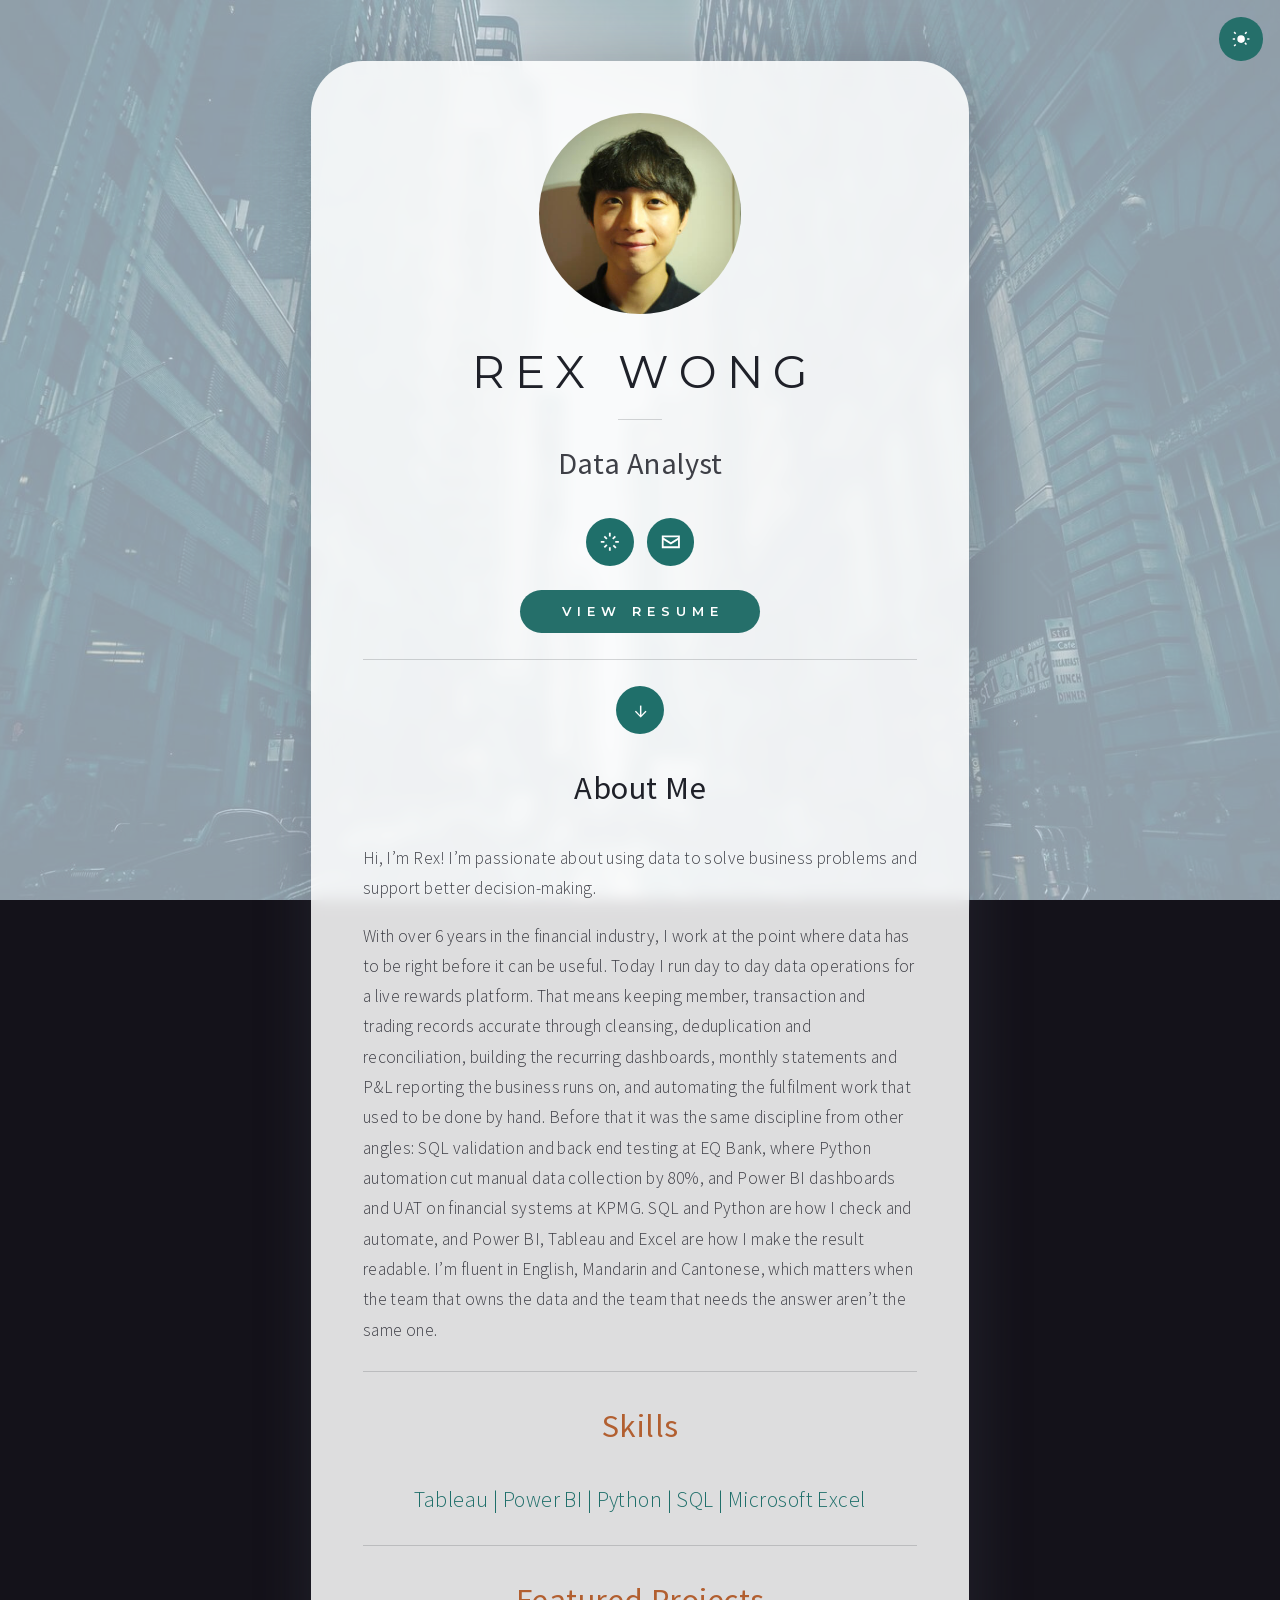
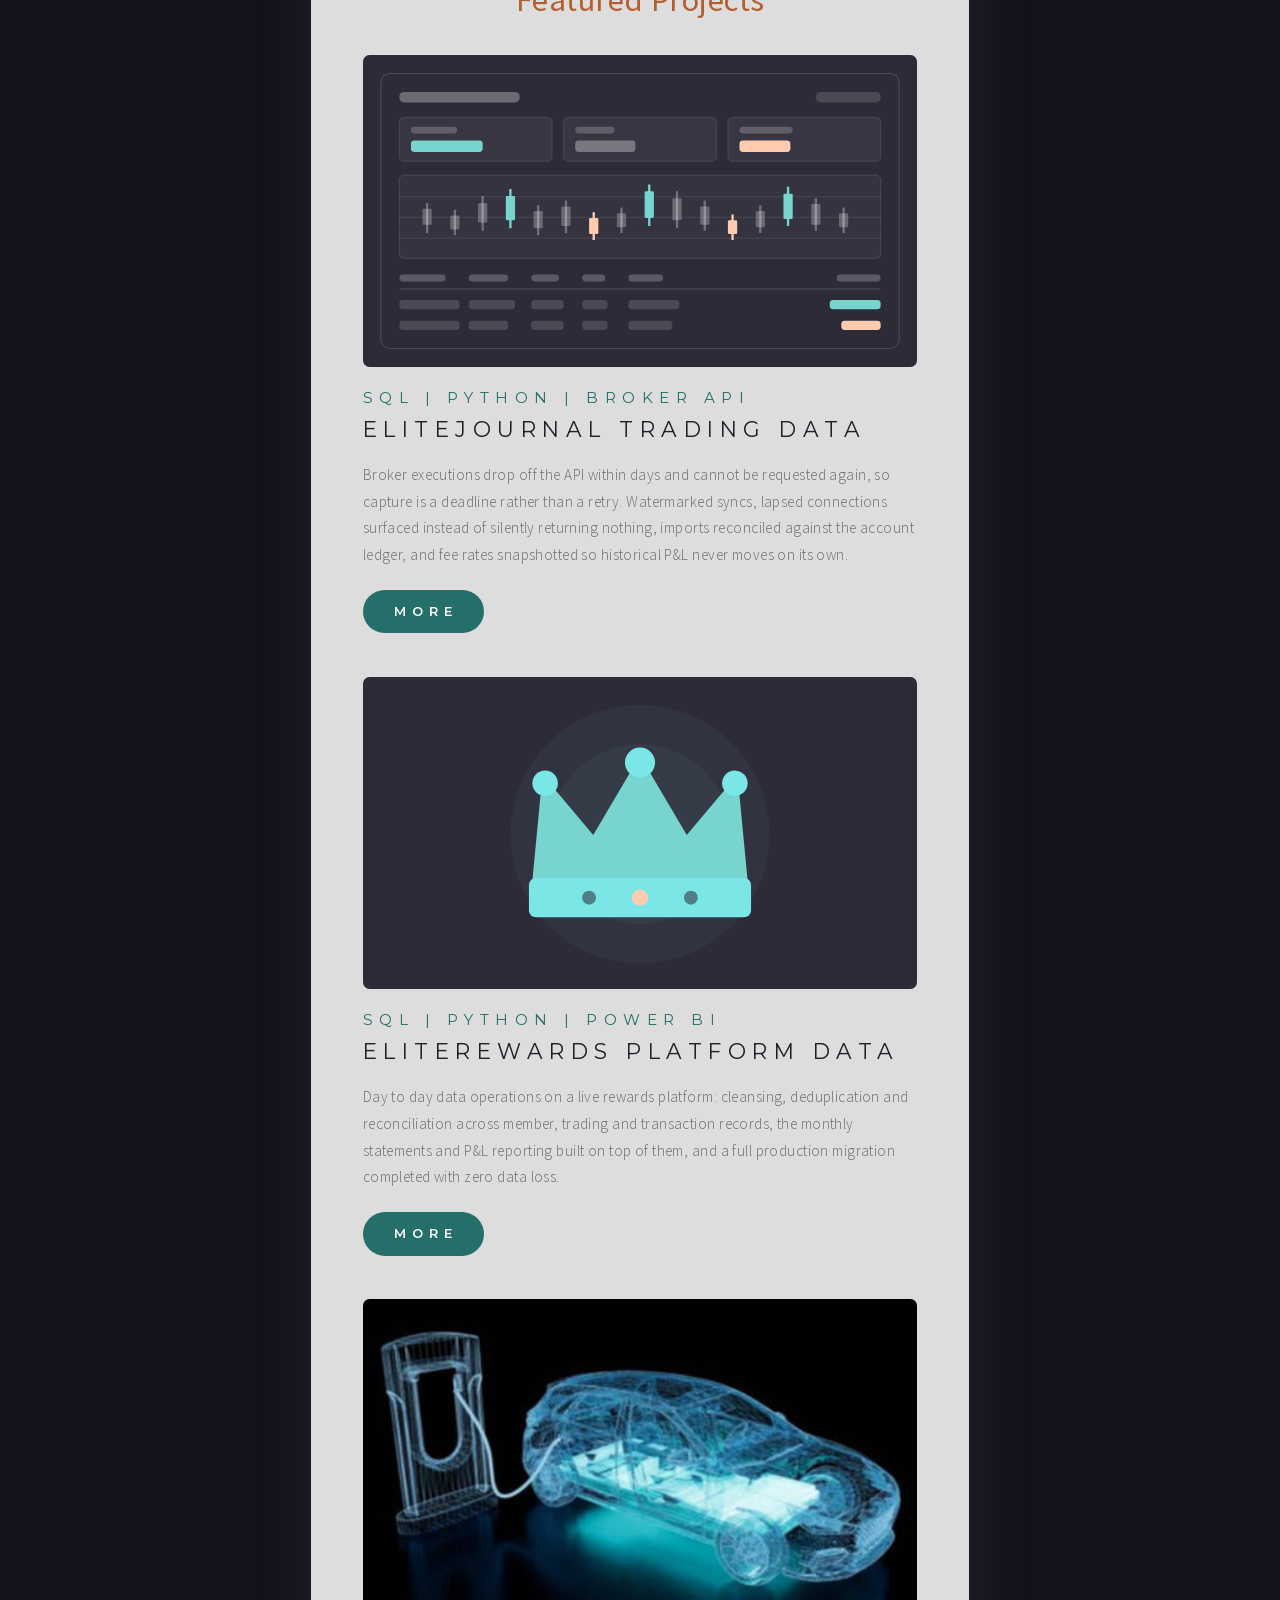
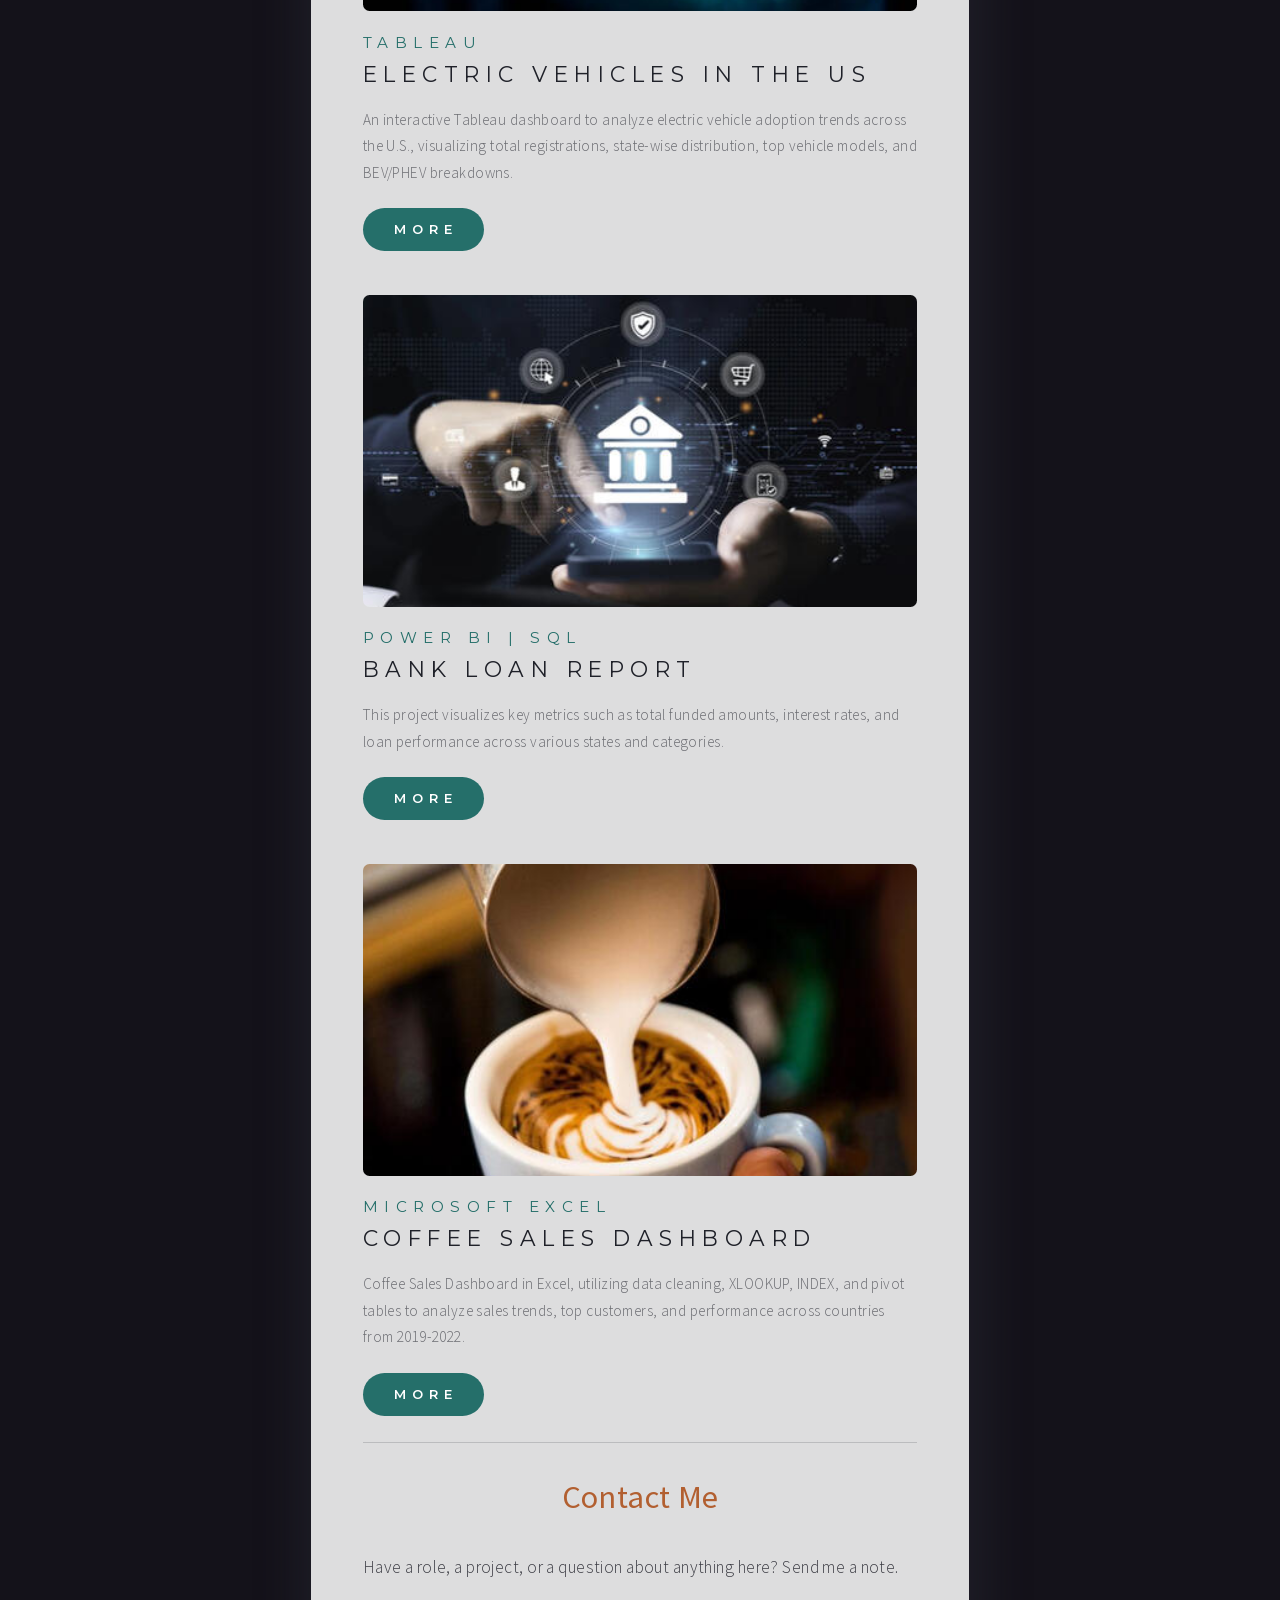
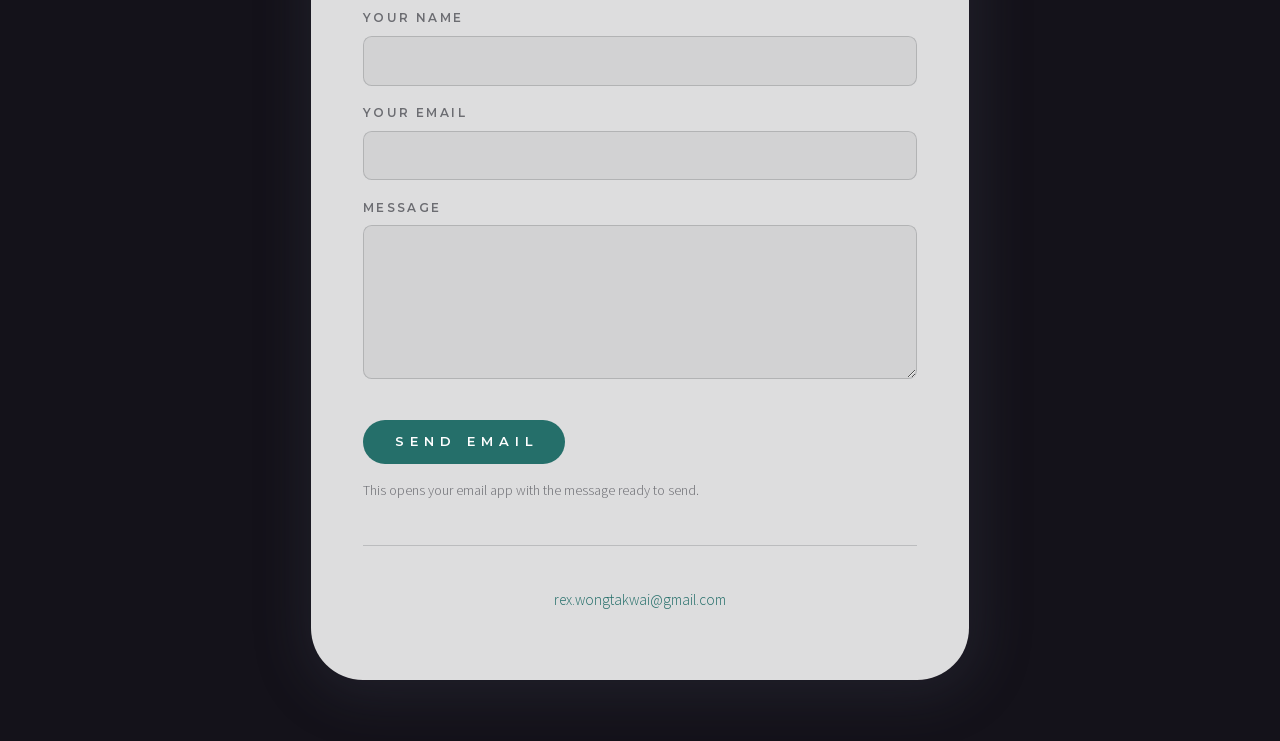
==== index.html @ a682a880 "Swap the platform projects, centre button labels, add a contact form EliteJournal now leads, EliteRe" ====
<!DOCTYPE html>
<html lang="en">
<head>
<meta charset="utf-8">
<meta name="viewport" content="width=device-width, initial-scale=1">
<title>Rex Wong | Data Analyst</title>
<meta name="description" content="Rex Wong, data analyst with six years in the financial industry. Data operations, reconciliation and reporting with SQL, Python, Power BI, Tableau and Excel.">
<link rel="canonical" href="https://rexwong428.github.io/portfolio/">

<meta property="og:type" content="website">
<meta property="og:title" content="Rex Wong | Data Analyst">
<meta property="og:description" content="Six years in the financial industry. Data operations, reconciliation and reporting with SQL, Python, Power BI, Tableau and Excel.">
<meta property="og:url" content="https://rexwong428.github.io/portfolio/">
<meta property="og:image" content="https://rexwong428.github.io/portfolio/assets/img/headshot.jpg">
<meta name="twitter:card" content="summary">

<link rel="icon" href="data:image/svg+xml,%3Csvg xmlns='http://www.w3.org/2000/svg' viewBox='0 0 32 32'%3E%3Crect width='32' height='32' rx='8' fill='%232D2B38'/%3E%3Ctext x='16' y='22' font-family='Helvetica,Arial' font-size='15' font-weight='bold' fill='%2377D4CE' text-anchor='middle'%3ER%3C/text%3E%3C/svg%3E">
<link rel="preload" as="font" type="font/woff2" href="assets/fonts/Montserrat-var.woff2" crossorigin>
<link rel="preload" as="font" type="font/woff2" href="assets/fonts/SourceSansPro-400.woff2" crossorigin>
<link rel="stylesheet" href="assets/css/site.css">
<script>
  // Applied before first paint so the correct theme is painted once, never flashed.
  try {
    var t = localStorage.getItem("theme");
    if (t === "light" || t === "dark") document.documentElement.setAttribute("data-theme", t);
  } catch (e) {}
</script>
</head>
<body>

<a class="skip-link" href="#main">Skip to content</a>

<button class="theme-toggle" type="button" id="themeToggle" aria-label="Switch to light theme">
  <svg class="icon-moon" viewBox="0 0 24 24" aria-hidden="true"><path d="M21 13.2A9 9 0 1 1 10.8 3a7 7 0 0 0 10.2 10.2z"/></svg>
  <svg class="icon-sun" viewBox="0 0 24 24" aria-hidden="true"><path d="M12 17a5 5 0 1 1 0-10 5 5 0 0 1 0 10zm0-13V1h0v3zm0 19v-3 3zM4.2 5.6 2.1 3.5l1.4-1.4 2.1 2.1-1.4 1.4zm14.2 14.2-2.1-2.1 1.4-1.4 2.1 2.1-1.4 1.4zM1 13v-2h3v2H1zm19 0v-2h3v2h-3zM3.5 21.9l-1.4-1.4 2.1-2.1 1.4 1.4-2.1 2.1zM17.9 5.6l-1.4-1.4 2.1-2.1 1.4 1.4-2.1 2.1z"/></svg>
</button>

<div class="wrapper">
  <main class="card" id="main">

    <img class="avatar" src="assets/img/headshot.jpg" alt="Rex Wong" width="348" height="348">
    <h1 class="name">Rex Wong</h1>
    <hr class="rule">
    <p class="role">Data Analyst</p>

    <ul class="icons">
      <li>
        <a href="https://public.tableau.com/app/profile/rex.wong8319/vizzes" target="_blank" rel="noopener noreferrer" aria-label="Tableau Public profile">
          <svg viewBox="0 0 24 24" aria-hidden="true"><path d="M11 2h2v4h-2zM2 11h4v2H2zm16 0h4v2h-4zm-7 7h2v4h-2zM6.6 5.2l2.8 2.8-1.4 1.4-2.8-2.8zm9.99 9.99 2.83 2.83-1.41 1.41-2.83-2.83zM17.4 5.2l1.41 1.41-2.83 2.83-1.41-1.41zM5.19 17.38l2.83-2.83 1.41 1.41-2.83 2.83z"/></svg>
        </a>
      </li>
      <li>
        <a href="mailto:rex.wongtakwai@gmail.com" aria-label="Email Rex Wong">
          <svg viewBox="0 0 24 24" aria-hidden="true"><path d="M2 5h20v14H2zm2 2v.4l8 5 8-5V7zm0 2.9V17h16V9.9l-8 5z"/></svg>
        </a>
      </li>
    </ul>

    <a class="btn" href="assets/Resume_RexWong.pdf" target="_blank" rel="noopener">View Resume</a>

    <hr class="divider">
    <a class="jump" href="#about" aria-label="Jump to About Me">↓</a>

    <section id="about">
      <h2 class="section-title">About Me</h2>
      <p class="prose">Hi, I’m Rex! I’m passionate about using data to solve business problems and support better decision-making.</p>
      <p class="prose">With over 6 years in the financial industry, I work at the point where data has to be right before it can be useful. Today I run day to day data operations for a live rewards platform. That means keeping member, transaction and trading records accurate through cleansing, deduplication and reconciliation, building the recurring dashboards, monthly statements and P&amp;L reporting the business runs on, and automating the fulfilment work that used to be done by hand. Before that it was the same discipline from other angles: SQL validation and back end testing at EQ Bank, where Python automation cut manual data collection by 80%, and Power BI dashboards and UAT on financial systems at KPMG. SQL and Python are how I check and automate, and Power BI, Tableau and Excel are how I make the result readable. I’m fluent in English, Mandarin and Cantonese, which matters when the team that owns the data and the team that needs the answer aren’t the same one.</p>
    </section>

    <hr class="divider">

    <section id="skills">
      <h2 class="section-title section-title--accent">Skills</h2>
      <p class="skills">Tableau | Power BI | Python | SQL | Microsoft Excel</p>
    </section>

    <hr class="divider">

    <section id="projects">
      <h2 class="section-title section-title--accent">Featured Projects</h2>

      <ul class="projects">
        <li class="project">
          <img class="project__thumb" src="assets/img/elitejournal.svg" alt="" width="480" height="270" loading="lazy">
          <p class="project__tool">SQL | Python | Broker API</p>
          <h3 class="project__title"><a href="projects/elitejournal.html">EliteJournal Trading Data</a></h3>
          <p class="project__desc">Broker executions drop off the API within days and cannot be requested again, so capture is a deadline rather than a retry. Watermarked syncs, lapsed connections surfaced instead of silently returning nothing, imports reconciled against the account ledger, and fee rates snapshotted so historical P&amp;L never moves on its own.</p>
          <a class="btn" href="projects/elitejournal.html">More</a>
        </li>

        <li class="project">
          <img class="project__thumb" src="assets/img/eliterewards.svg" alt="" width="480" height="270" loading="lazy">
          <p class="project__tool">SQL | Python | Power BI</p>
          <h3 class="project__title"><a href="projects/eliterewards.html">EliteRewards Platform Data</a></h3>
          <p class="project__desc">Day to day data operations on a live rewards platform: cleansing, deduplication and reconciliation across member, trading and transaction records, the monthly statements and P&amp;L reporting built on top of them, and a full production migration completed with zero data loss.</p>
          <a class="btn" href="projects/eliterewards.html">More</a>
        </li>

        <li class="project">
          <img class="project__thumb" src="assets/img/ev.jpg" alt="" width="450" height="272" loading="lazy">
          <p class="project__tool">Tableau</p>
          <h3 class="project__title"><a href="projects/electric-vehicles.html">Electric Vehicles in the US</a></h3>
          <p class="project__desc">An interactive Tableau dashboard to analyze electric vehicle adoption trends across the U.S., visualizing total registrations, state-wise distribution, top vehicle models, and BEV/PHEV breakdowns.</p>
          <a class="btn" href="projects/electric-vehicles.html">More</a>
        </li>

        <li class="project">
          <img class="project__thumb" src="assets/img/bank-loan.jpg" alt="" width="449" height="295" loading="lazy">
          <p class="project__tool">Power BI | SQL</p>
          <h3 class="project__title"><a href="projects/bank-loan-report.html">Bank Loan Report</a></h3>
          <p class="project__desc">This project visualizes key metrics such as total funded amounts, interest rates, and loan performance across various states and categories.</p>
          <a class="btn" href="projects/bank-loan-report.html">More</a>
        </li>

        <li class="project">
          <img class="project__thumb" src="assets/img/coffee.jpg" alt="" width="450" height="467" loading="lazy">
          <p class="project__tool">Microsoft Excel</p>
          <h3 class="project__title"><a href="projects/coffee-sales.html">Coffee Sales Dashboard</a></h3>
          <p class="project__desc">Coffee Sales Dashboard in Excel, utilizing data cleaning, XLOOKUP, INDEX, and pivot tables to analyze sales trends, top customers, and performance across countries from 2019-2022.</p>
          <a class="btn" href="projects/coffee-sales.html">More</a>
        </li>
      </ul>
    </section>

    <hr class="divider">

    <section id="contact">
      <h2 class="section-title section-title--accent">Contact Me</h2>
      <p class="prose">Have a role, a project, or a question about anything here? Send me a note.</p>

      <form class="contact" id="contactForm" novalidate>
        <div class="field">
          <label for="cf-name">Your name</label>
          <input id="cf-name" name="name" type="text" autocomplete="name" required>
        </div>
        <div class="field">
          <label for="cf-email">Your email</label>
          <input id="cf-email" name="email" type="email" autocomplete="email" required>
        </div>
        <div class="field">
          <label for="cf-message">Message</label>
          <textarea id="cf-message" name="message" rows="5" required></textarea>
        </div>
        <button class="btn btn--auto" type="submit">Send Email</button>
        <p class="contact__note" id="cf-note" role="status">This opens your email app with the message ready to send.</p>
      </form>
    </section>

    <footer class="footer">
      <p><a href="mailto:rex.wongtakwai@gmail.com">rex.wongtakwai@gmail.com</a></p>
    </footer>

  </main>
</div>

<script src="assets/js/theme.js"></script>
<script src="assets/js/contact.js"></script>
</body>
</html>
---- assets/css/site.css ----
/* ==========================================================================
   Rex Wong — portfolio
   Design carried over from the original Carrd build. Values taken from that
   site's own CSS so the rebuild is faithful:
     card        rgba(45,43,56,.8) · radius 3rem · backdrop-filter blur(.425rem)
     accents     #77D4CE / #68BABA (hover) / #7AE6E6 / #255959 / #FFCCB0
     type        Montserrat (headings, buttons) + Source Sans Pro (body)
   Added here: a light theme, real routed project pages, keyboard focus states.
   ========================================================================== */

/* ---------- fonts (self-hosted; no third-party requests) ---------- */
@font-face{
  font-family:"Montserrat"; font-style:normal; font-weight:400 700; font-display:swap;
  src:url("../fonts/Montserrat-var.woff2") format("woff2");
}
@font-face{
  font-family:"Source Sans Pro"; font-style:normal; font-weight:300; font-display:swap;
  src:url("../fonts/SourceSansPro-300.woff2") format("woff2");
}
@font-face{
  font-family:"Source Sans Pro"; font-style:normal; font-weight:400; font-display:swap;
  src:url("../fonts/SourceSansPro-400.woff2") format("woff2");
}
@font-face{
  font-family:"Source Sans Pro"; font-style:normal; font-weight:700; font-display:swap;
  src:url("../fonts/SourceSansPro-700.woff2") format("woff2");
}

/* ---------- theme tokens ---------- */
:root{
  --mint:#77D4CE;
  --mint-hover:#68BABA;
  --mint-bright:#7AE6E6;
  --teal-deep:#255959;
  --peach:#FFCCB0;

  --card:rgba(45,43,56,.80);
  --card-shadow:3px 7.4px 50px 10px rgba(44,42,54,.451);
  --scrim:rgba(20,18,26,.34);
  --ink:#FFFFFF;
  --ink-soft:rgba(255,255,255,.86);
  --ink-faint:rgba(255,255,255,.62);
  --rule:rgba(255,255,255,.22);
  --btn-ink:var(--teal-deep);
  --field:rgba(255,255,255,.06);
  --field-focus:rgba(255,255,255,.10);

  --display:"Montserrat",-apple-system,BlinkMacSystemFont,"Helvetica Neue",Arial,sans-serif;
  --body:"Source Sans Pro",-apple-system,BlinkMacSystemFont,"Helvetica Neue",Arial,sans-serif;

  color-scheme:dark;
}

:root[data-theme="light"]{
  /* deep enough for AA at the 12px button/label sizes, both as a white-text
     ground and as text on the near-white card. #2E8F88 only reached 3.89:1. */
  --mint:#256F6A;
  --mint-hover:#1B534F;
  --mint-bright:#1F6F6A;
  --teal-deep:#F2FBFA;
  --peach:#B25F30;

  --card:rgba(255,255,255,.86);
  --card-shadow:3px 7.4px 50px 10px rgba(60,66,80,.28);
  --scrim:rgba(232,236,241,.62);
  --ink:#1F2129;
  --ink-soft:rgba(31,33,41,.86);
  --ink-faint:rgba(31,33,41,.6);
  --rule:rgba(31,33,41,.18);
  --btn-ink:#FFFFFF;

  color-scheme:light;
  --field:rgba(20,24,32,.05);
  --field-focus:rgba(20,24,32,.08);
}

@media (prefers-color-scheme: light){
  :root:not([data-theme]){
    --mint:#256F6A; --mint-hover:#1B534F; --mint-bright:#1F6F6A;
    --teal-deep:#F2FBFA; --peach:#B25F30;
    --card:rgba(255,255,255,.86); --card-shadow:3px 7.4px 50px 10px rgba(60,66,80,.28);
    --scrim:rgba(232,236,241,.62);
    --ink:#1F2129; --ink-soft:rgba(31,33,41,.86); --ink-faint:rgba(31,33,41,.6);
    --rule:rgba(31,33,41,.18); --btn-ink:#FFFFFF;
    --field:rgba(20,24,32,.05); --field-focus:rgba(20,24,32,.08);
    color-scheme:light;
  }
}

/* ---------- base ---------- */
*,*::before,*::after{ box-sizing:border-box; }

/* The original scales the ROOT font size in points at three breakpoints, and
   every other size on the site is a rem off it. Reproduced exactly here —
   without this ladder the whole page renders a size or two too small. */
html{
  font-size:18pt;                 /* 24px    — above 1680px */
  -webkit-text-size-adjust:100%;
}
@media (max-width:1680px){ html{ font-size:13pt; } }   /* 17.33px */
@media (max-width:980px){  html{ font-size:11pt; } }   /* 14.67px */

body{
  margin:0;
  min-height:100vh;
  font-family:var(--body);
  font-weight:400;
  line-height:1.75;
  color:var(--ink);
  background:#14121A url("../img/bg.jpg") center / cover no-repeat fixed;
  -webkit-font-smoothing:antialiased;
}
body::before{
  content:"";
  position:fixed; inset:0; z-index:0;
  background:var(--scrim);
  pointer-events:none;
}
@media (max-width:768px){
  body{ background-attachment:scroll; } /* fixed attachment janks on iOS */
}

img{ display:block; max-width:100%; height:auto; }
a{ color:inherit; }

:where(a,button,summary,[tabindex]):focus-visible{
  outline:2px solid var(--mint-bright);
  outline-offset:3px;
  border-radius:4px;
}

.visually-hidden{
  position:absolute; width:1px; height:1px; padding:0; margin:-1px;
  overflow:hidden; clip:rect(0 0 0 0); white-space:nowrap; border:0;
}

.skip-link{
  position:absolute; left:12px; top:-60px; z-index:20;
  background:var(--mint); color:var(--btn-ink);
  font-family:var(--display); font-size:.72rem; letter-spacing:.2em; text-transform:uppercase;
  padding:.6rem 1.2rem; border-radius:999px; text-decoration:none;
  transition:top .16s ease;
}
.skip-link:focus{ top:12px; }

/* ---------- layout ---------- */
.wrapper{
  position:relative; z-index:1;
  min-height:100vh;
  display:flex; align-items:center; justify-content:center;
  padding:3.5rem;
}
@media (max-width:736px){ .wrapper{ padding:1.75rem; } }
@media (max-width:480px){ .wrapper{ padding:.75rem; } }
@media (max-width:360px){ .wrapper{ padding:.5rem; } }

.card{
  width:100%;
  max-width:38rem;               /* content measures 32rem inside 3rem padding */
  background:var(--card);
  border-radius:3rem;
  box-shadow:var(--card-shadow);
  -webkit-backdrop-filter:blur(.425rem);
  backdrop-filter:blur(.425rem);
  padding:3rem;
  text-align:center;
}
@media (max-width:480px){
  .card{ border-radius:1.75rem; padding:2rem 1.5rem; }
}

/* ---------- theme toggle ---------- */
.theme-toggle{
  position:fixed; top:1rem; right:1rem; z-index:10;
  width:2.5rem; height:2.5rem; border-radius:50%;
  border:0; cursor:pointer;
  background:var(--mint); color:var(--btn-ink);
  display:grid; place-items:center;
  transition:background .18s ease;
}
.theme-toggle:hover{ background:var(--mint-hover); }
.theme-toggle svg{ width:1.05rem; height:1.05rem; fill:currentColor; }
.theme-toggle .icon-sun{ display:none; }
:root[data-theme="light"] .theme-toggle .icon-sun{ display:block; }
:root[data-theme="light"] .theme-toggle .icon-moon{ display:none; }
@media (prefers-color-scheme: light){
  :root:not([data-theme]) .theme-toggle .icon-sun{ display:block; }
  :root:not([data-theme]) .theme-toggle .icon-moon{ display:none; }
}

/* ---------- hero ----------
   Sizes below are the original's own values, measured off the live site at
   root 11pt: avatar 11.625rem, name 2.625rem/1.25 tracked 0.6rem, role
   1.75rem/1.75. The `width: calc(100% + Xrem)` trick is how the original
   re-centres text that carries a trailing letter-space. */
.avatar{
  width:11.625rem; height:11.625rem;
  border-radius:50%; object-fit:cover;
  margin:0 auto 1.75rem;
}
.name{
  font-family:var(--display);
  font-weight:400;
  font-size:2.625rem;
  line-height:1.25;
  letter-spacing:.6rem;
  width:calc(100% + .6rem);
  text-transform:uppercase;
  margin:1rem 0;
}
.rule{
  width:2.5rem; height:1px; border:0;
  background:var(--rule);
  margin:.85rem auto;
}
.role{
  margin:1rem 0;
  font-size:1.75rem; font-weight:400; line-height:1.75;
  letter-spacing:.025rem; width:calc(100% + .025rem);
  color:var(--ink-soft);
}

.icons{
  display:flex; justify-content:center; gap:.75rem;
  list-style:none; margin:1.625rem 0 0; padding:0;
}
.icons a{
  width:2.75rem; height:2.75rem; border-radius:100%;
  background:var(--mint-bright); color:var(--btn-ink);
  display:grid; place-items:center;
  transition:background .18s ease;
}
.icons a:hover{ background:var(--mint-hover); }
.icons svg{ width:1.25rem; height:1.25rem; fill:currentColor; }

.btn{
  display:inline-block;
  margin-top:1.375rem;
  background:var(--mint); color:var(--btn-ink);
  font-family:var(--display); font-weight:600;
  font-size:.75rem; letter-spacing:.35rem; text-transform:uppercase;
  text-decoration:none; text-align:center;
  width:13.875rem; max-width:100%;
  height:2.5rem; line-height:2.5rem;
  padding:0 .5rem 0 calc(.35rem + .5rem);   /* left pad absorbs the tracking */
  border-radius:2rem;
  transition:background .18s ease;
}
.btn:hover{ background:var(--mint-hover); }
.btn--ghost{
  background:transparent; color:var(--mint);
  box-shadow:inset 0 0 0 1px currentColor;
}
.btn--ghost:hover{ background:var(--mint); color:var(--btn-ink); }
.btn--auto{ width:auto; padding-left:calc(.35rem + 1.5rem); padding-right:1.5rem; }
button.btn{ border:0; cursor:pointer; -webkit-appearance:none; appearance:none; }

/* ---------- sections ---------- */
.divider{ height:1px; background:var(--rule); margin:1.5rem 0; border:0; }

.jump{
  width:2.75rem; height:2.75rem; border-radius:100%;
  background:var(--mint-bright); color:var(--btn-ink);
  display:grid; place-items:center; margin:1.5rem auto 0;
  text-decoration:none; font-size:1.25rem; line-height:1;
  transition:background .18s ease;
}
.jump:hover{ background:var(--mint-hover); }

.section-title{
  font-family:var(--body); font-weight:400;
  font-size:1.875rem; line-height:1.75;
  letter-spacing:.025rem; width:calc(100% + .025rem);
  margin:1.5rem 0 0; color:var(--ink);
}
.section-title--accent{ color:var(--peach); }

.prose{
  text-align:left; margin:1.5rem 0 0;
  font-size:1rem; font-weight:300; line-height:1.75;
  letter-spacing:.025rem; color:var(--ink-soft);
}
.prose + .prose{ margin-top:1rem; }

.skills{
  margin:1.5rem 0 0; font-size:1.25rem; font-weight:300; line-height:1.75;
  color:var(--mint-bright); letter-spacing:.025rem;
}

/* ---------- project cards ---------- */
.projects{ list-style:none; margin:1.5rem 0 0; padding:0; display:grid; gap:2.5rem; }
.project{ text-align:left; }
.project__thumb{
  width:100%; aspect-ratio:16/9; object-fit:cover;
  border-radius:.375rem;
}
.project__tool{
  font-family:var(--display); font-weight:400;
  font-size:.875rem; line-height:1.375;
  letter-spacing:.375rem; width:calc(100% + .375rem);
  text-transform:uppercase;
  color:var(--mint); margin:1.25rem 0 0;
}
.project__title{
  font-family:var(--display); font-weight:400;
  font-size:1.25rem; line-height:1.375;
  letter-spacing:.375rem; width:calc(100% + .375rem);
  text-transform:uppercase;
  margin:.35rem 0 0;
}
.project__title a{ text-decoration:none; }
.project__title a:hover{ color:var(--mint); }
.project__desc{
  margin:1rem 0 0; font-size:.875rem; font-weight:300; line-height:1.75;
  letter-spacing:.025rem; color:var(--ink-faint);
}
.project .btn{ margin-top:1.25rem; width:7rem; }

/* ---------- project detail pages ----------
   Same 38rem card as the rest of the site, and the same type scale: the
   tool/title block matches the original's project heading (Montserrat
   1.25rem/1.375, tracked 0.375rem). */
.card--wide{ text-align:left; }
.back{
  display:inline-block;
  font-family:var(--display); font-weight:400;
  font-size:.875rem; line-height:1.375;
  letter-spacing:.375rem; text-transform:uppercase;
  color:var(--mint); text-decoration:none;
}
.back:hover{ color:var(--mint-hover); }

.detail__tool{
  font-family:var(--display); font-weight:400;
  font-size:.875rem; line-height:1.375;
  letter-spacing:.375rem; width:calc(100% + .375rem);
  text-transform:uppercase;
  color:var(--mint); margin:2rem 0 0;
}
.detail__title{
  font-family:var(--display); font-weight:400;
  font-size:1.25rem; line-height:1.375;
  letter-spacing:.375rem; width:calc(100% + .375rem);
  text-transform:uppercase;
  margin:.35rem 0 0;
}
.detail__shot{ width:100%; border-radius:.375rem; margin-top:1.5rem; }

.meta{ margin:1.5rem 0 0; display:grid; gap:.5rem; }
.meta__row{
  display:grid; grid-template-columns:10rem minmax(0,1fr); gap:.75rem;
  padding-top:.5rem; border-top:1px solid var(--rule);
  font-size:1rem; font-weight:300; line-height:1.75; letter-spacing:.025rem;
}
.meta__row dt{
  font-family:var(--display); font-weight:400;
  font-size:.75rem; line-height:1.75;
  letter-spacing:.25rem; text-transform:uppercase;
  color:var(--ink-faint);
}
.meta__row dd{ margin:0; color:var(--ink-soft); }
@media (max-width:560px){
  .meta__row{ grid-template-columns:minmax(0,1fr); gap:.1rem; }
}

.detail h2{
  font-family:var(--display); font-weight:400;
  font-size:.875rem; line-height:1.375;
  letter-spacing:.375rem; width:calc(100% + .375rem);
  text-transform:uppercase;
  color:var(--peach);
  margin:2.5rem 0 0;
}
.detail p{
  margin:1rem 0 0; font-size:1rem; font-weight:300; line-height:1.75;
  letter-spacing:.025rem; color:var(--ink-soft);
}
.detail ol, .detail ul{
  margin:1rem 0 0; padding-left:1.25rem;
  font-size:1rem; font-weight:300; line-height:1.75;
  letter-spacing:.025rem; color:var(--ink-soft);
}
.detail li{ margin-top:.5rem; }

.note{
  margin:2rem 0 0; padding:.85rem 1.1rem;
  border-left:2px solid var(--mint);
  font-size:.875rem; font-weight:300; line-height:1.75; color:var(--ink-faint);
}

/* ---------- footer ---------- */
.footer{
  margin-top:2.5rem; padding-top:1.5rem; border-top:1px solid var(--rule);
  font-size:.875rem; font-weight:300; line-height:1.75;
  color:var(--ink-faint); text-align:center;
}
.footer a{ color:var(--mint); text-decoration:none; }
.footer a:hover{ text-decoration:underline; }

/* ---------- contact form ---------- */
.contact{ margin-top:1.5rem; text-align:left; }
.contact .field{ margin-bottom:1rem; }
.contact label{
  display:block; font-family:var(--display); font-weight:600;
  font-size:.6875rem; letter-spacing:.14rem; text-transform:uppercase;
  color:var(--ink-faint); margin-bottom:.4rem;
}
.contact input,
.contact textarea{
  display:block; width:100%;
  font-family:var(--body); font-size:1rem; font-weight:300; line-height:1.5;
  color:var(--ink); background:var(--field);
  border:1px solid var(--rule); border-radius:.5rem;
  padding:.625rem .75rem;
  transition:border-color .18s ease, background .18s ease;
}
.contact textarea{ resize:vertical; min-height:7rem; }
.contact input:focus-visible,
.contact textarea:focus-visible{
  outline:none; border-color:var(--mint); background:var(--field-focus);
}
.contact .field--invalid input,
.contact .field--invalid textarea{ border-color:var(--peach); }
.contact__note{
  margin-top:.875rem; margin-bottom:0;
  font-size:.8125rem; font-weight:300; line-height:1.6;
  color:var(--ink-faint); min-height:1.3em;
}
.contact__note a{ color:var(--mint); }

@media (prefers-reduced-motion: reduce){
  *,*::before,*::after{ animation-duration:.001ms !important; transition-duration:.001ms !important; }
  html{ scroll-behavior:auto; }
}
html{ scroll-behavior:smooth; }
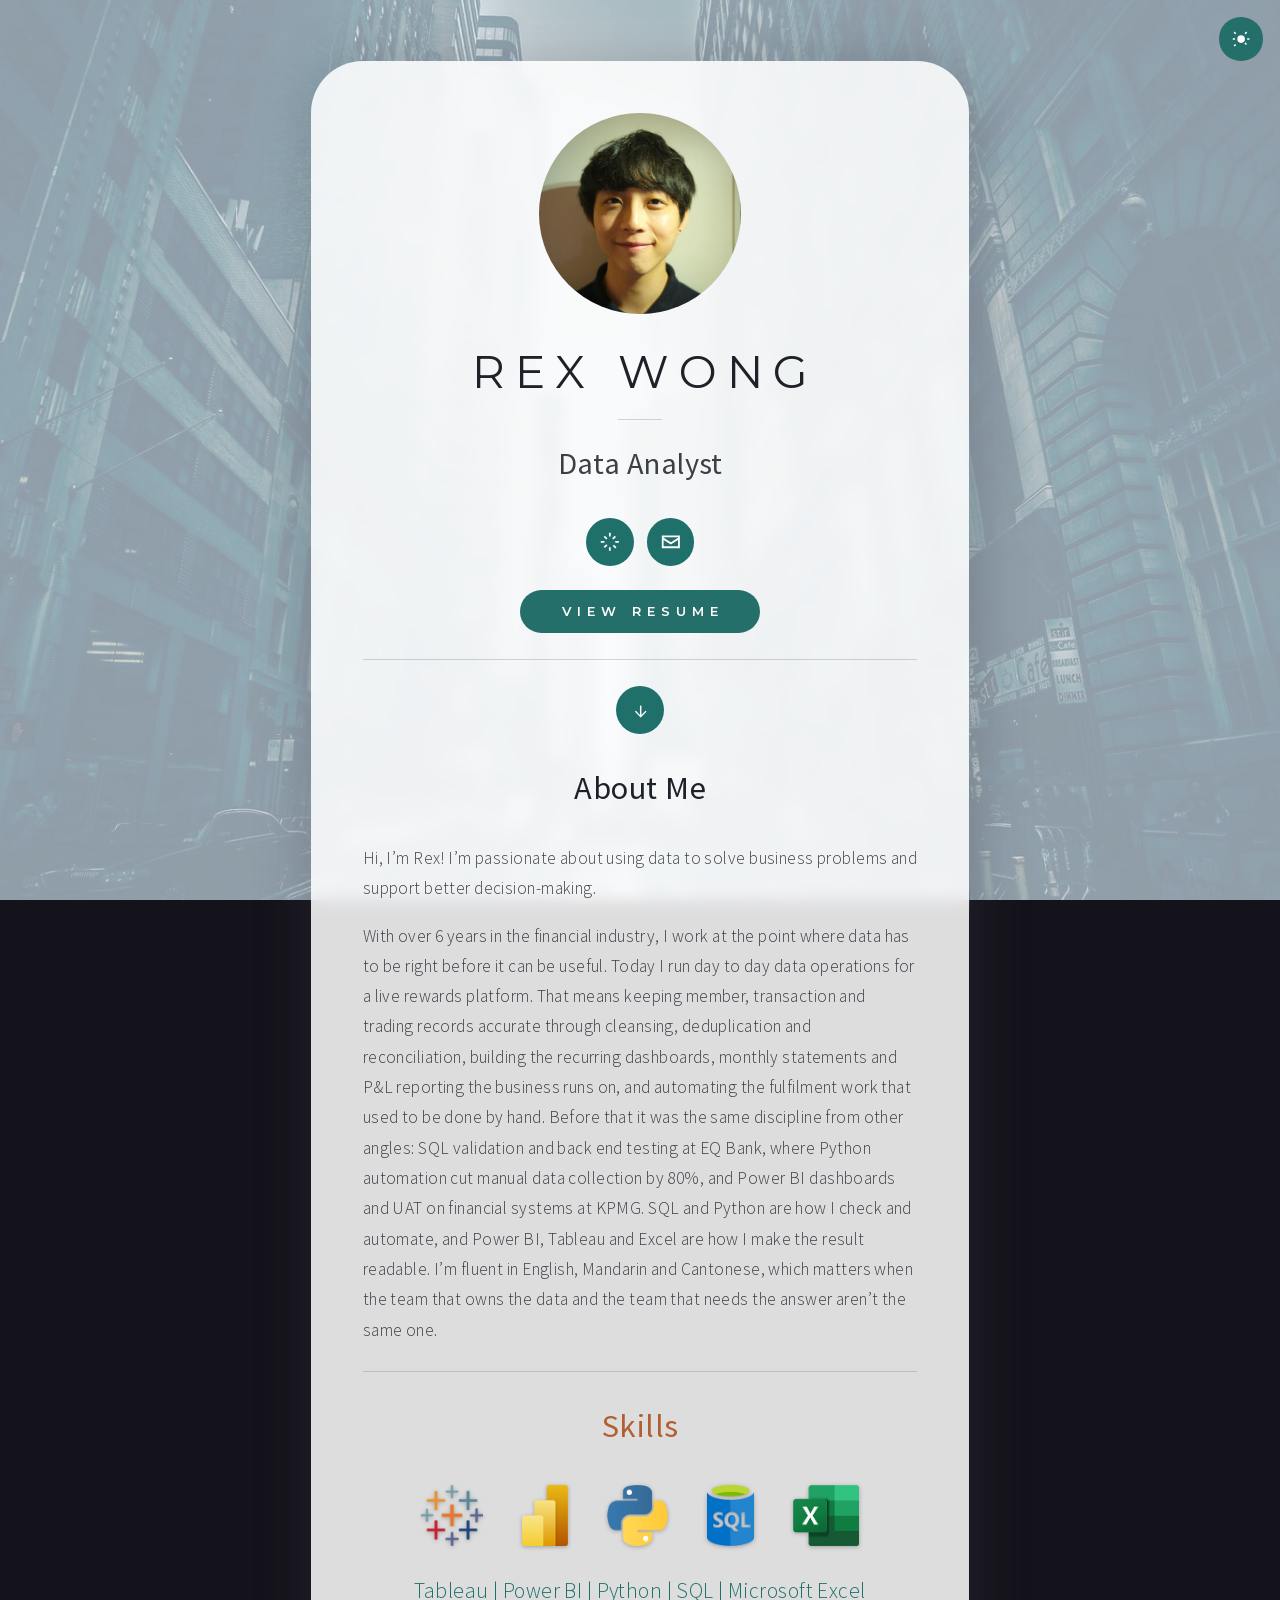
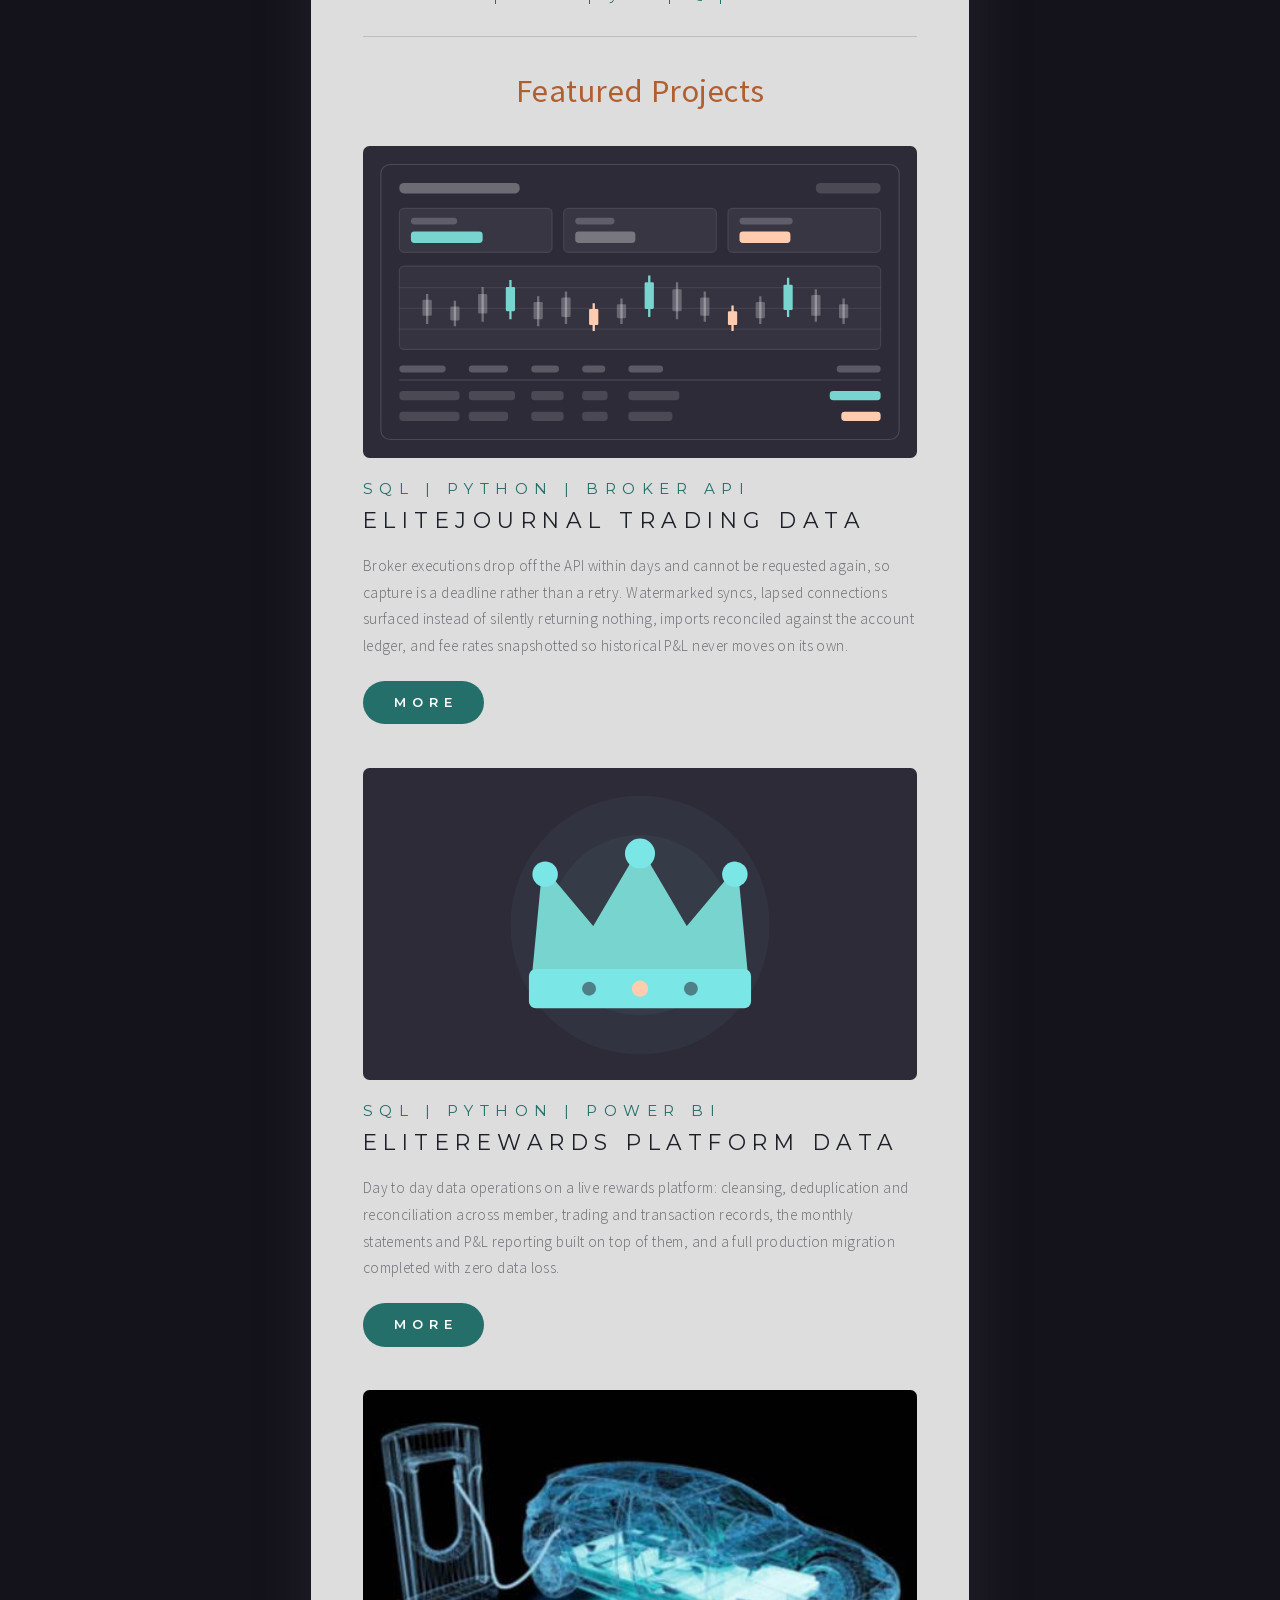
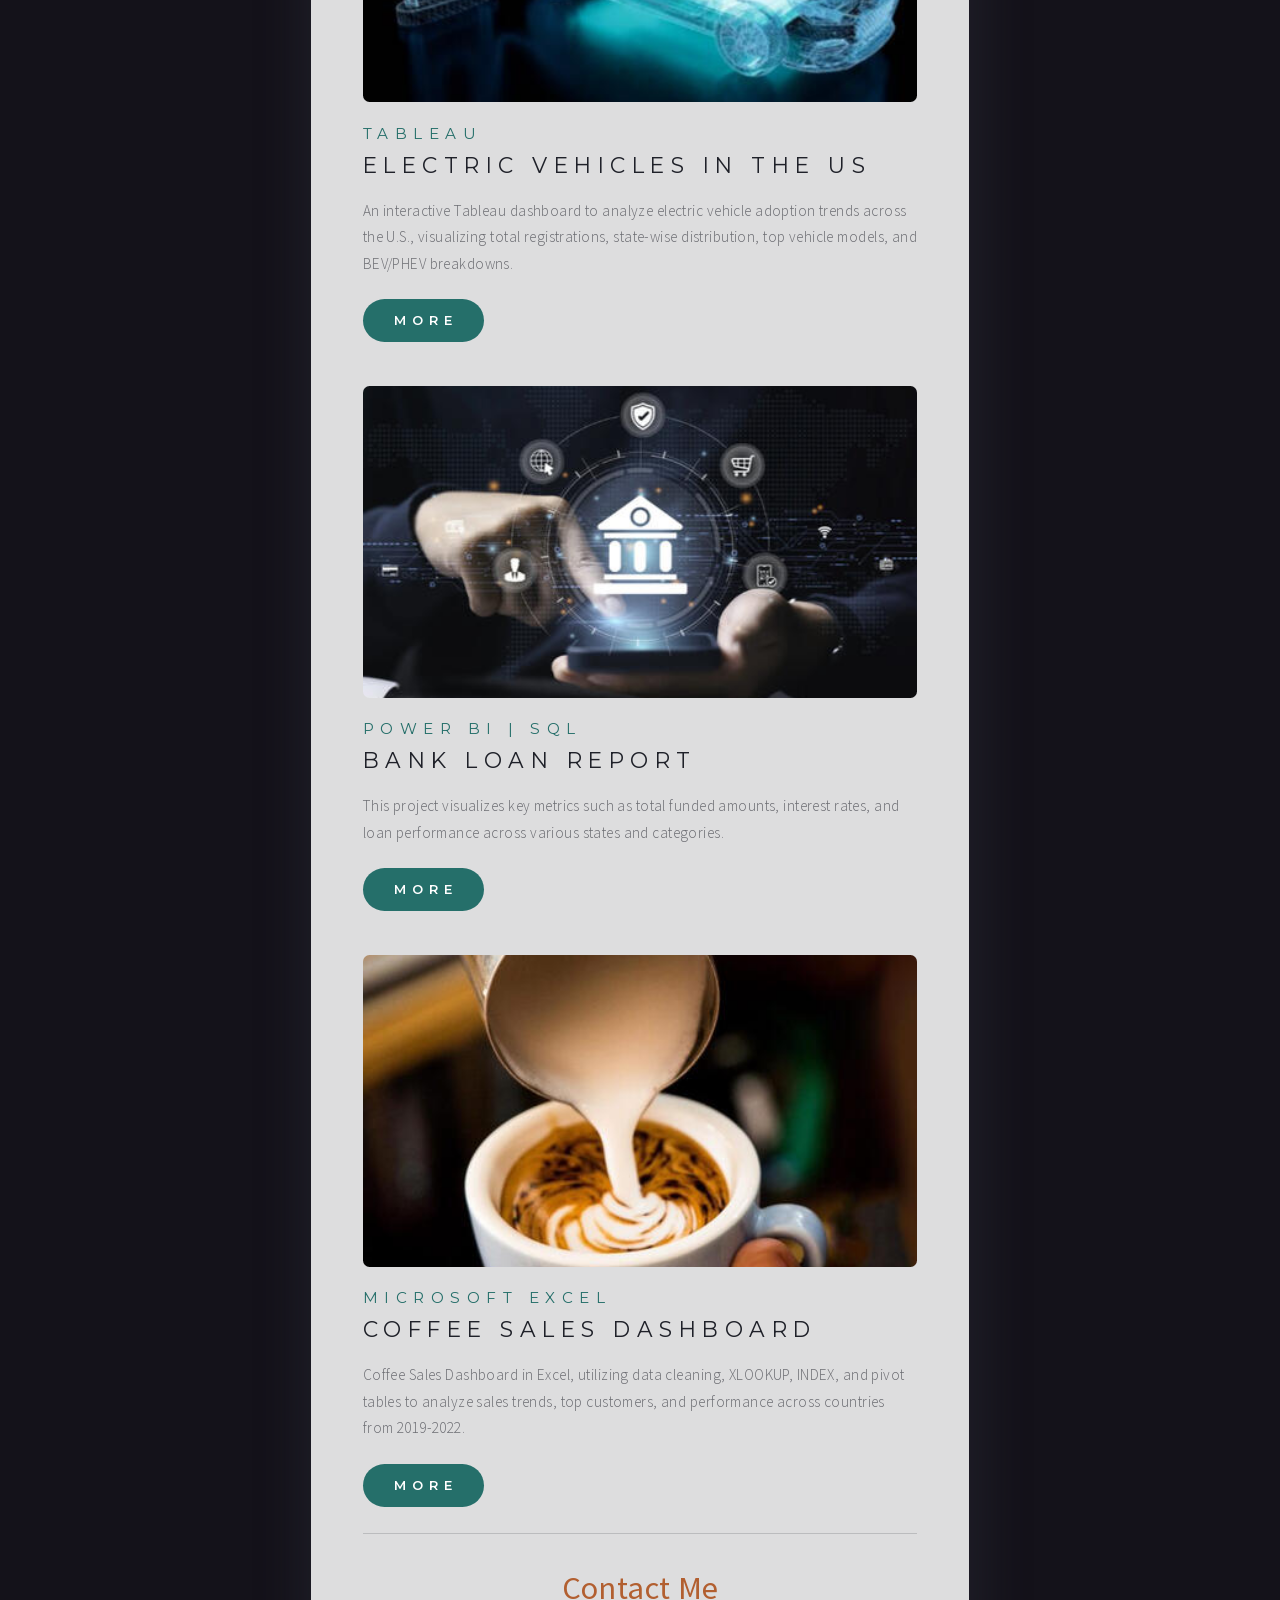
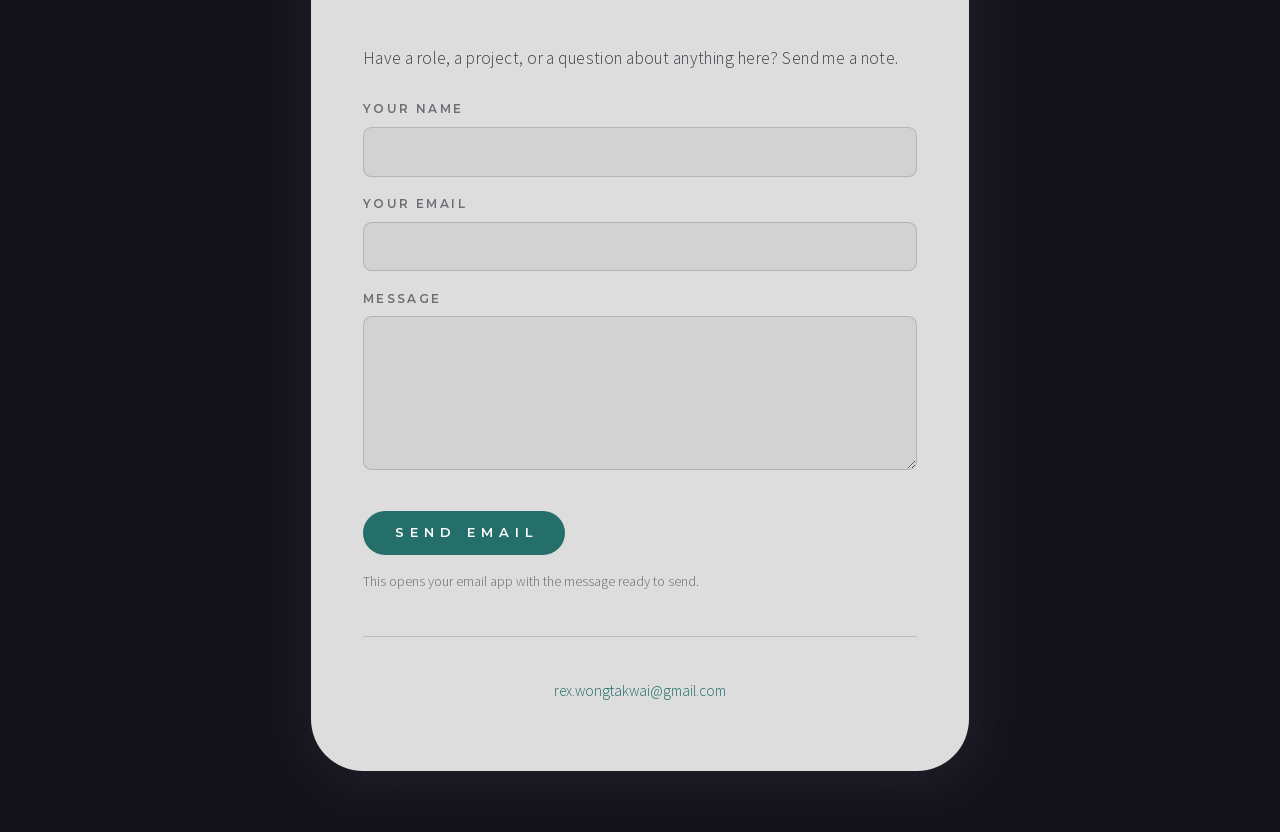
==== commit 79361c25: "Skills: bring back the tool logos The section had been reduced to its text line. Restores the five m" ====
--- a/index.html
+++ b/index.html
@@ -71,6 +71,13 @@
 
     <section id="skills">
       <h2 class="section-title section-title--accent">Skills</h2>
+      <ul class="skills__logos">
+        <li><img src="assets/img/skills/tableau.png"  alt="Tableau"         width="138" height="136" loading="lazy"></li>
+        <li><img src="assets/img/skills/power-bi.png" alt="Power BI"        width="106" height="140" loading="lazy"></li>
+        <li><img src="assets/img/skills/python.png"   alt="Python"          width="135" height="134" loading="lazy"></li>
+        <li><img src="assets/img/skills/sql.png"      alt="SQL"             width="108" height="138" loading="lazy"></li>
+        <li><img src="assets/img/skills/excel.png"    alt="Microsoft Excel" width="139" height="129" loading="lazy"></li>
+      </ul>
       <p class="skills">Tableau | Power BI | Python | SQL | Microsoft Excel</p>
     </section>
 
--- a/assets/css/site.css
+++ b/assets/css/site.css
@@ -397,6 +397,23 @@
 .footer a{ color:var(--mint); text-decoration:none; }
 .footer a:hover{ text-decoration:underline; }
 
+/* ---------- skills ---------- */
+.skills__logos{
+  list-style:none; margin:1.75rem 0 0; padding:0;
+  display:flex; flex-wrap:wrap; justify-content:center;
+  align-items:center; gap:1.5rem 2.25rem;
+}
+.skills__logos img{
+  display:block; height:3.5rem; width:auto;
+  /* the marks are full colour brand assets; lift them slightly off the
+     dark card so the darker ones (Excel, Power BI) keep their edges */
+  filter:drop-shadow(0 1px 2px rgba(0,0,0,.28));
+}
+@media (max-width:480px){
+  .skills__logos{ gap:1.25rem 1.75rem; }
+  .skills__logos img{ height:2.75rem; }
+}
+
 /* ---------- contact form ---------- */
 .contact{ margin-top:1.5rem; text-align:left; }
 .contact .field{ margin-bottom:1rem; }
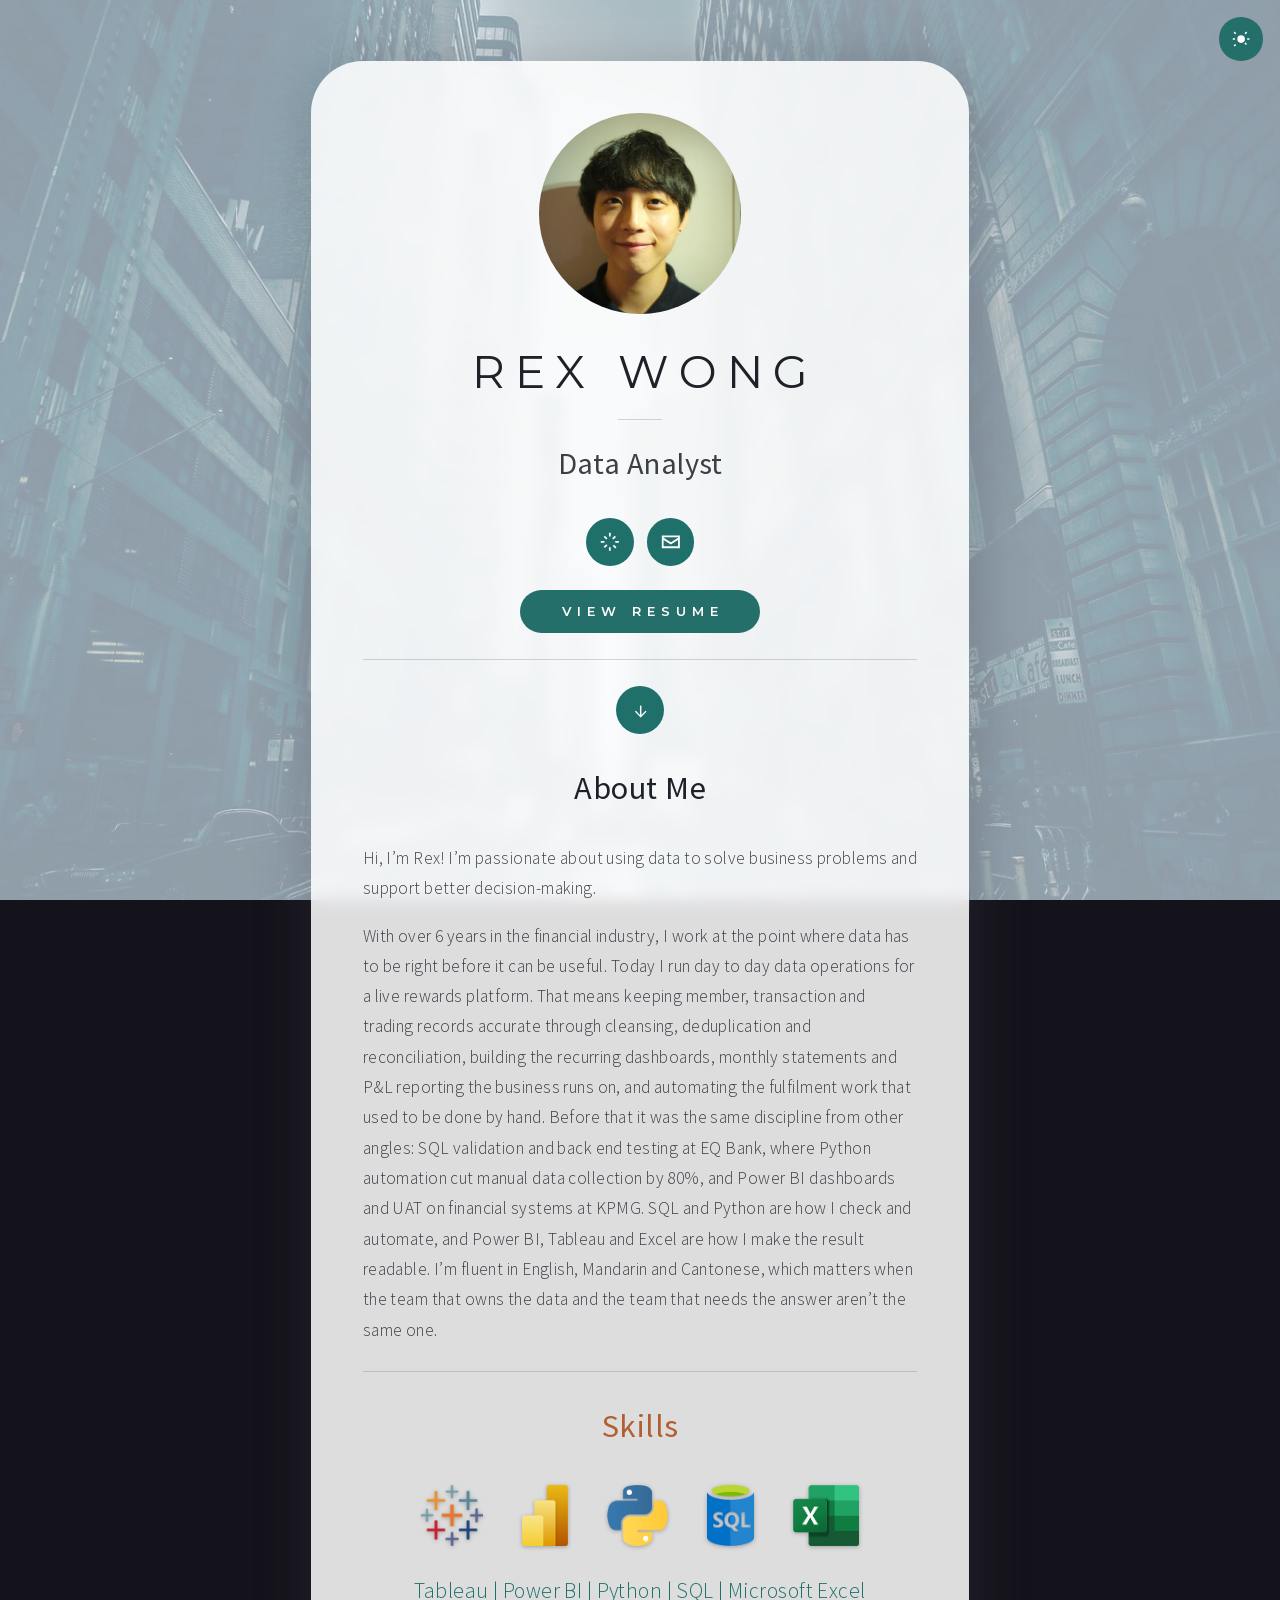
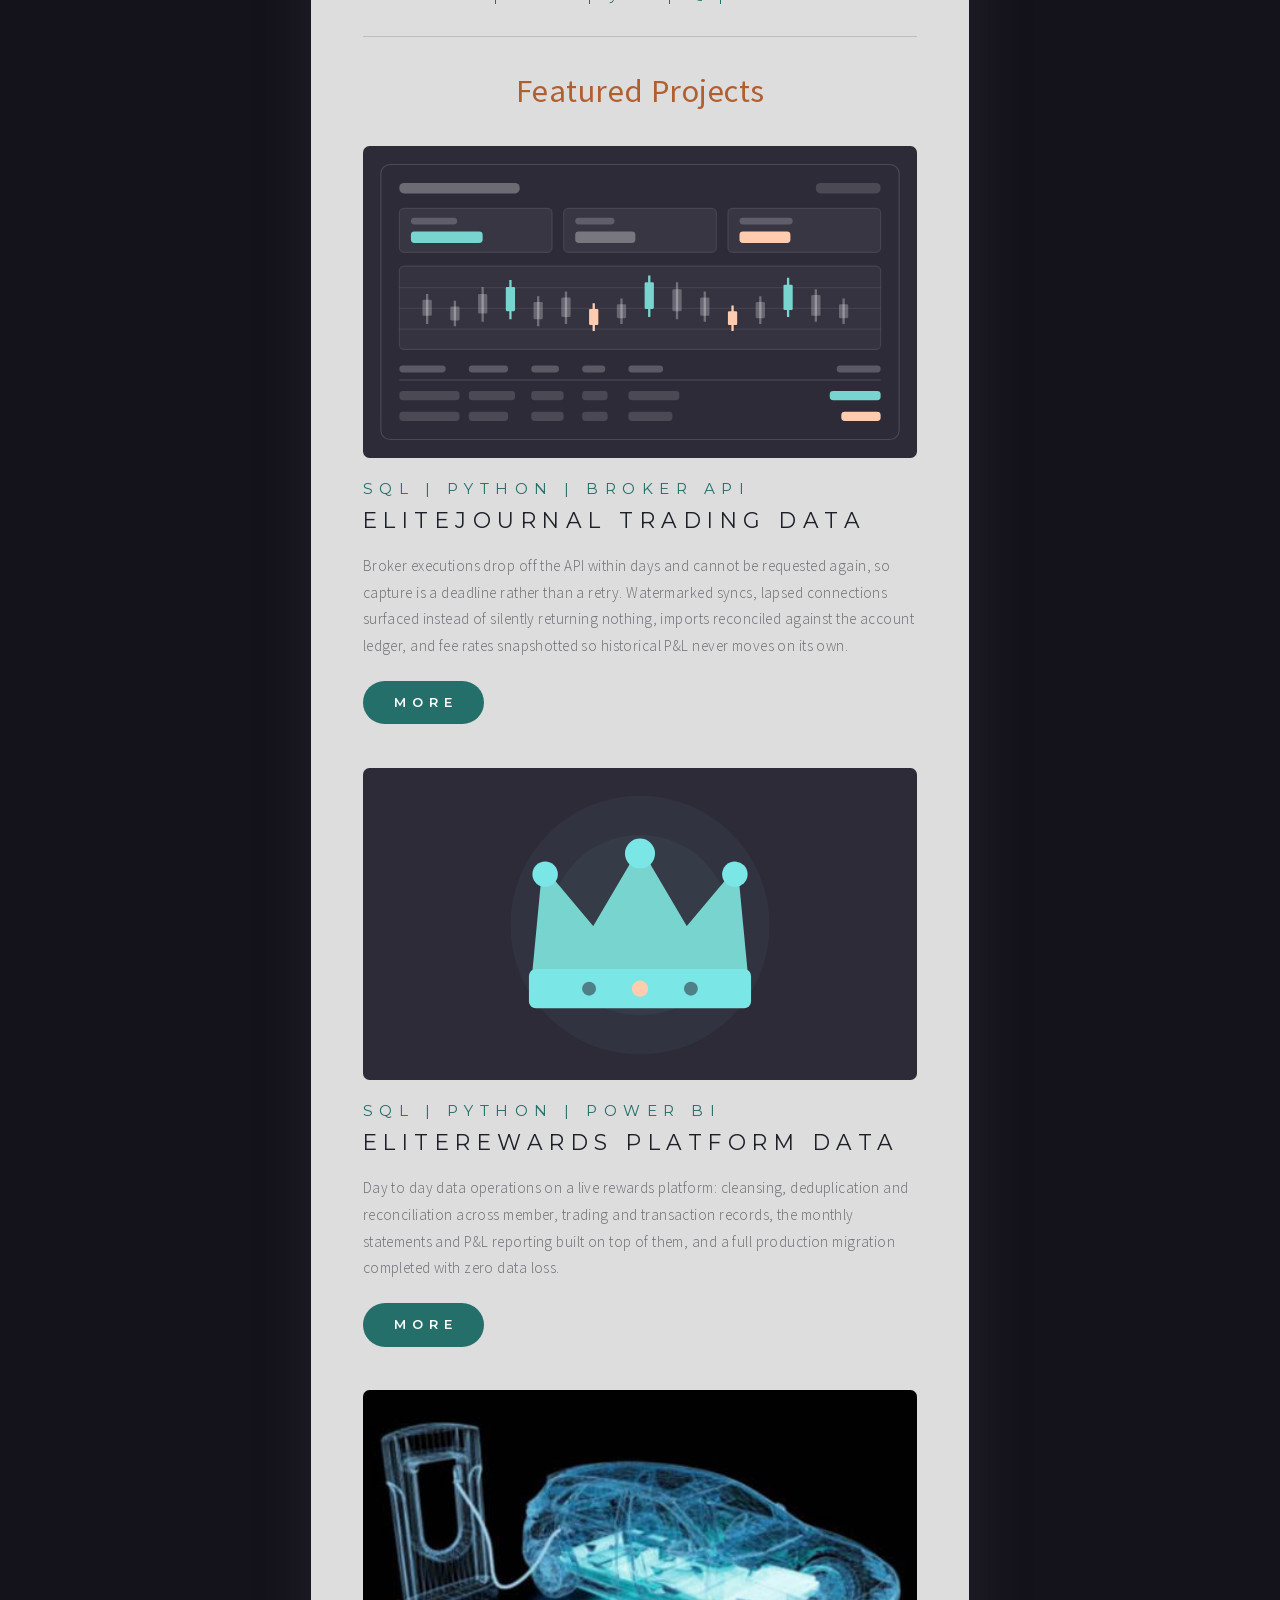
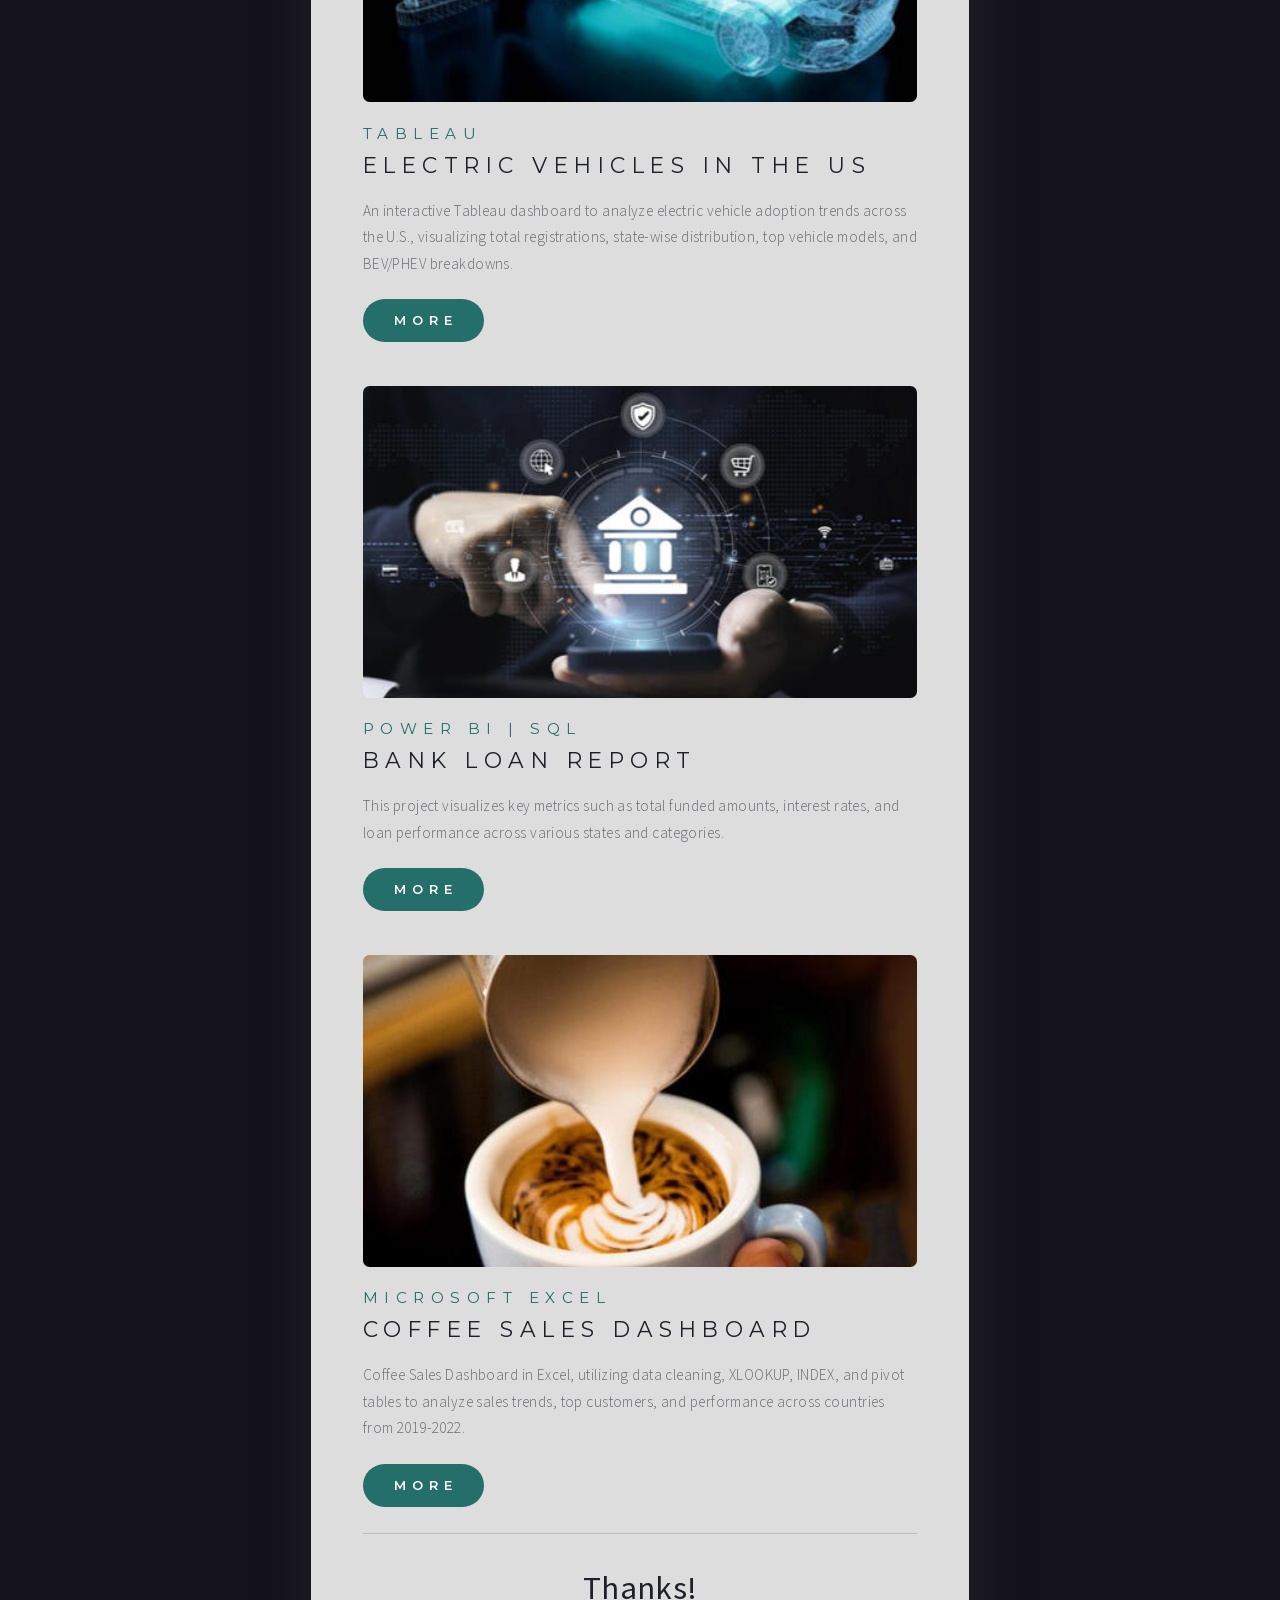
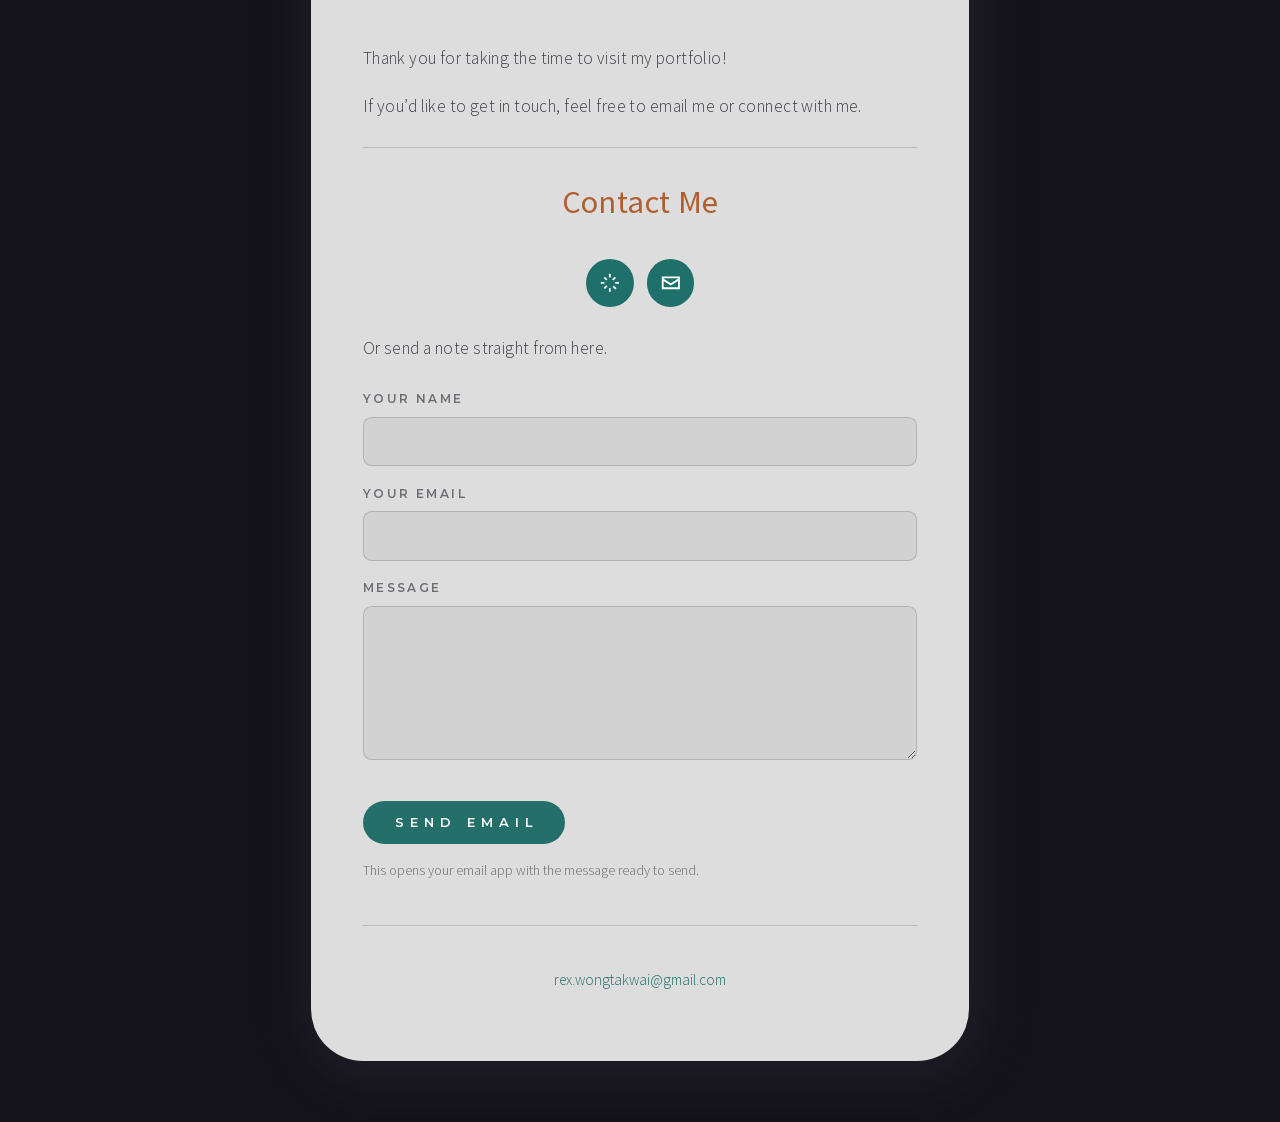
==== commit 32166089: "Close the page with Thanks, then Contact Me Adds the sign off from the original Carrd build: a Thank" ====
--- a/index.html
+++ b/index.html
@@ -131,9 +131,31 @@
 
     <hr class="divider">
 
+    <section id="thanks">
+      <h2 class="section-title">Thanks!</h2>
+      <p class="prose">Thank you for taking the time to visit my portfolio!</p>
+      <p class="prose">If you’d like to get in touch, feel free to email me or connect with me.</p>
+    </section>
+
+    <hr class="divider">
+
     <section id="contact">
       <h2 class="section-title section-title--accent">Contact Me</h2>
-      <p class="prose">Have a role, a project, or a question about anything here? Send me a note.</p>
+
+      <ul class="icons">
+        <li>
+          <a href="https://public.tableau.com/app/profile/rex.wong8319/vizzes" target="_blank" rel="noopener noreferrer" aria-label="Tableau Public profile">
+            <svg viewBox="0 0 24 24" aria-hidden="true"><path d="M11 2h2v4h-2zM2 11h4v2H2zm16 0h4v2h-4zm-7 7h2v4h-2zM6.6 5.2l2.8 2.8-1.4 1.4-2.8-2.8zm9.99 9.99 2.83 2.83-1.41 1.41-2.83-2.83zM17.4 5.2l1.41 1.41-2.83 2.83-1.41-1.41zM5.19 17.38l2.83-2.83 1.41 1.41-2.83 2.83z"/></svg>
+          </a>
+        </li>
+        <li>
+          <a href="mailto:rex.wongtakwai@gmail.com" aria-label="Email Rex Wong">
+            <svg viewBox="0 0 24 24" aria-hidden="true"><path d="M2 5h20v14H2zm2 2v.4l8 5 8-5V7zm0 2.9V17h16V9.9l-8 5z"/></svg>
+          </a>
+        </li>
+      </ul>
+
+      <p class="prose">Or send a note straight from here.</p>
 
       <form class="contact" id="contactForm" novalidate>
         <div class="field">
--- a/assets/css/site.css
+++ b/assets/css/site.css
@@ -321,6 +321,12 @@
    tool/title block matches the original's project heading (Montserrat
    1.25rem/1.375, tracked 0.375rem). */
 .card--wide{ text-align:left; }
+@media (min-width:58rem){
+  .card--wide{ max-width:54rem; }
+  /* the card gets wider for the screenshots; running text must not follow it out
+     past a comfortable measure */
+  .detail > p, .detail > ul:not(.shots), .detail > ol, .detail .meta, .shots__cap{ max-width:34rem; }
+}
 .back{
   display:inline-block;
   font-family:var(--display); font-weight:400;
@@ -396,6 +402,32 @@
 }
 .footer a{ color:var(--mint); text-decoration:none; }
 .footer a:hover{ text-decoration:underline; }
+
+/* ---------- multi view screenshots ---------- */
+.shots{ list-style:none; margin:1.5rem 0 0; padding:0; display:grid; gap:2rem; }
+.shots a{ display:block; cursor:zoom-in; }
+.shots img{
+  display:block; width:100%; height:auto; border-radius:.5rem;
+  border:1px solid var(--rule); transition:border-color .18s ease;
+}
+.shots a:hover img,
+.shots a:focus-visible img{ border-color:var(--mint); }
+.shots__cap i{
+  font-style:normal; color:var(--mint); white-space:nowrap;
+}
+.shots__cap{
+  margin:.75rem 0 0; font-size:.875rem; font-weight:300; line-height:1.6;
+  color:var(--ink-faint);
+}
+.shots__cap b{
+  display:block; font-family:var(--display); font-weight:600;
+  font-size:.6875rem; letter-spacing:.14rem; text-transform:uppercase;
+  color:var(--mint); margin-bottom:.25rem;
+}
+.detail__note{
+  margin-top:.875rem; font-size:.8125rem; font-weight:300;
+  color:var(--ink-faint); line-height:1.6;
+}
 
 /* ---------- skills ---------- */
 .skills__logos{
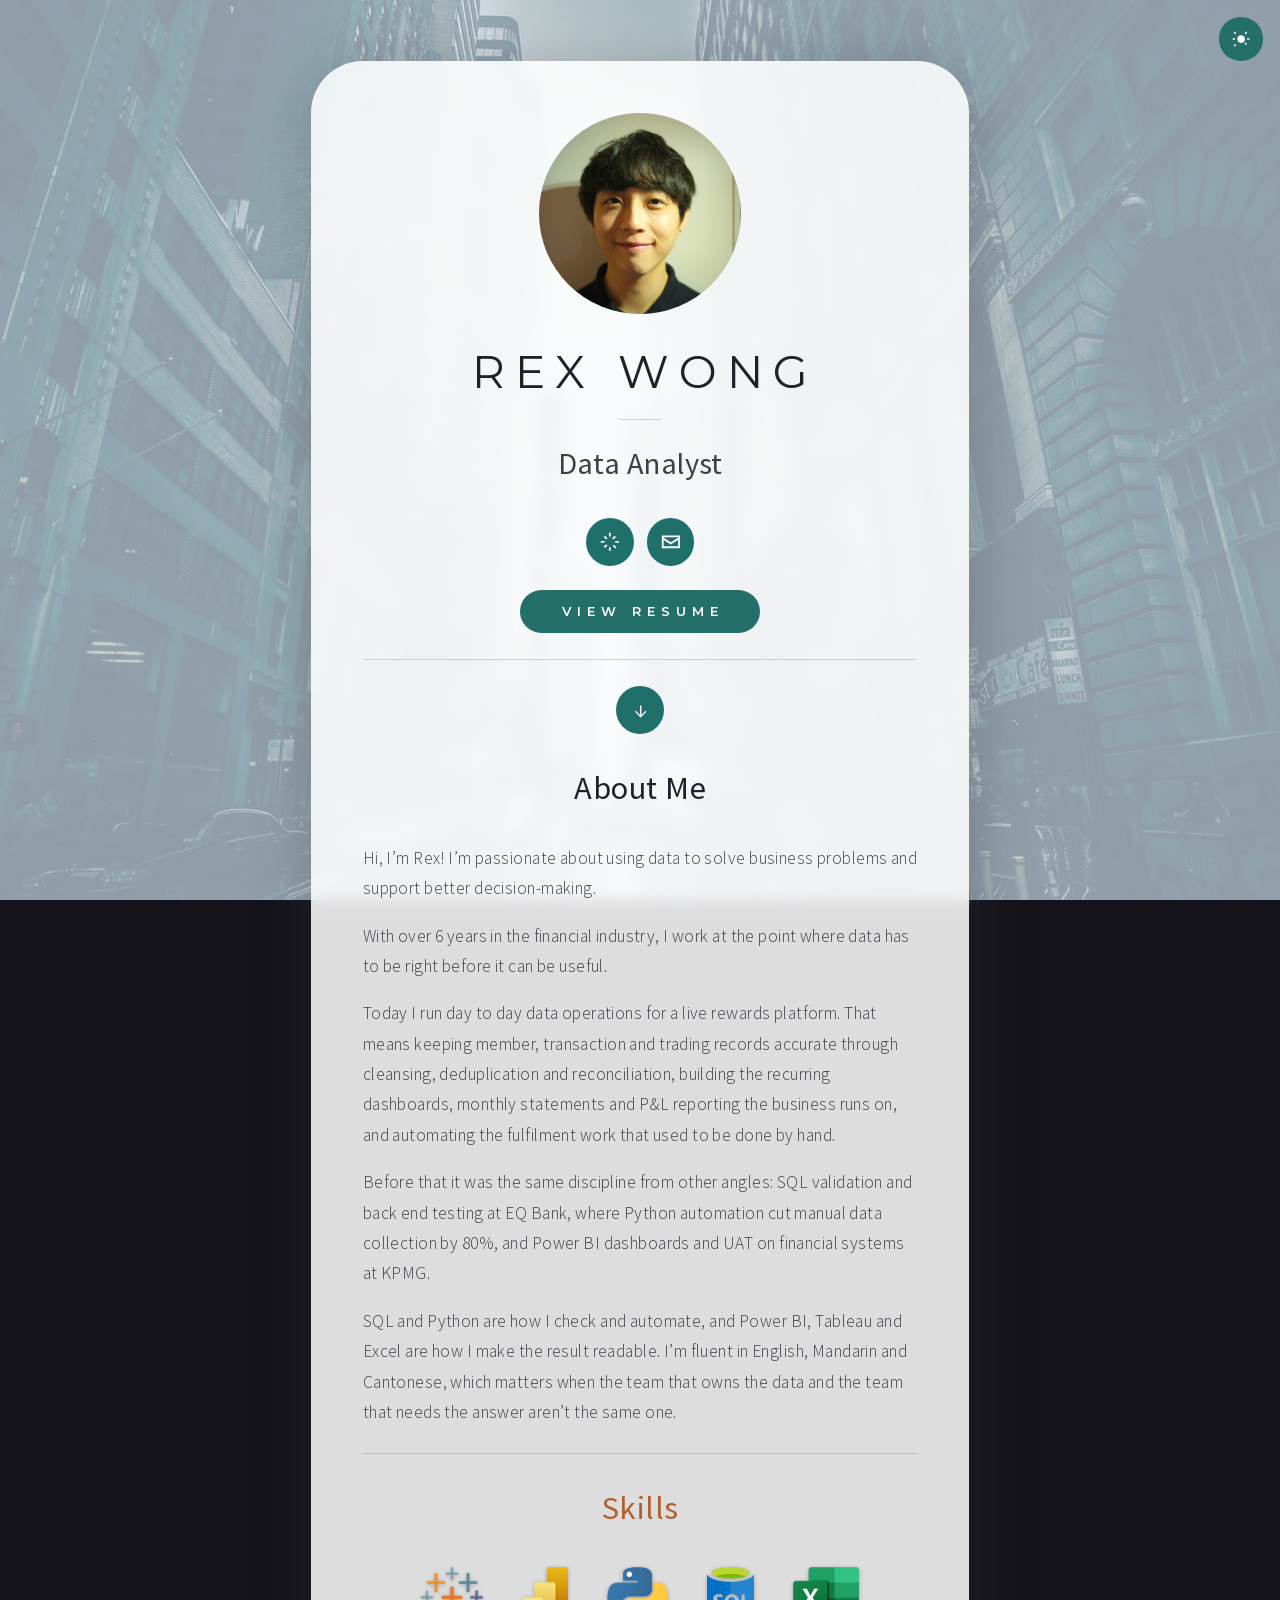
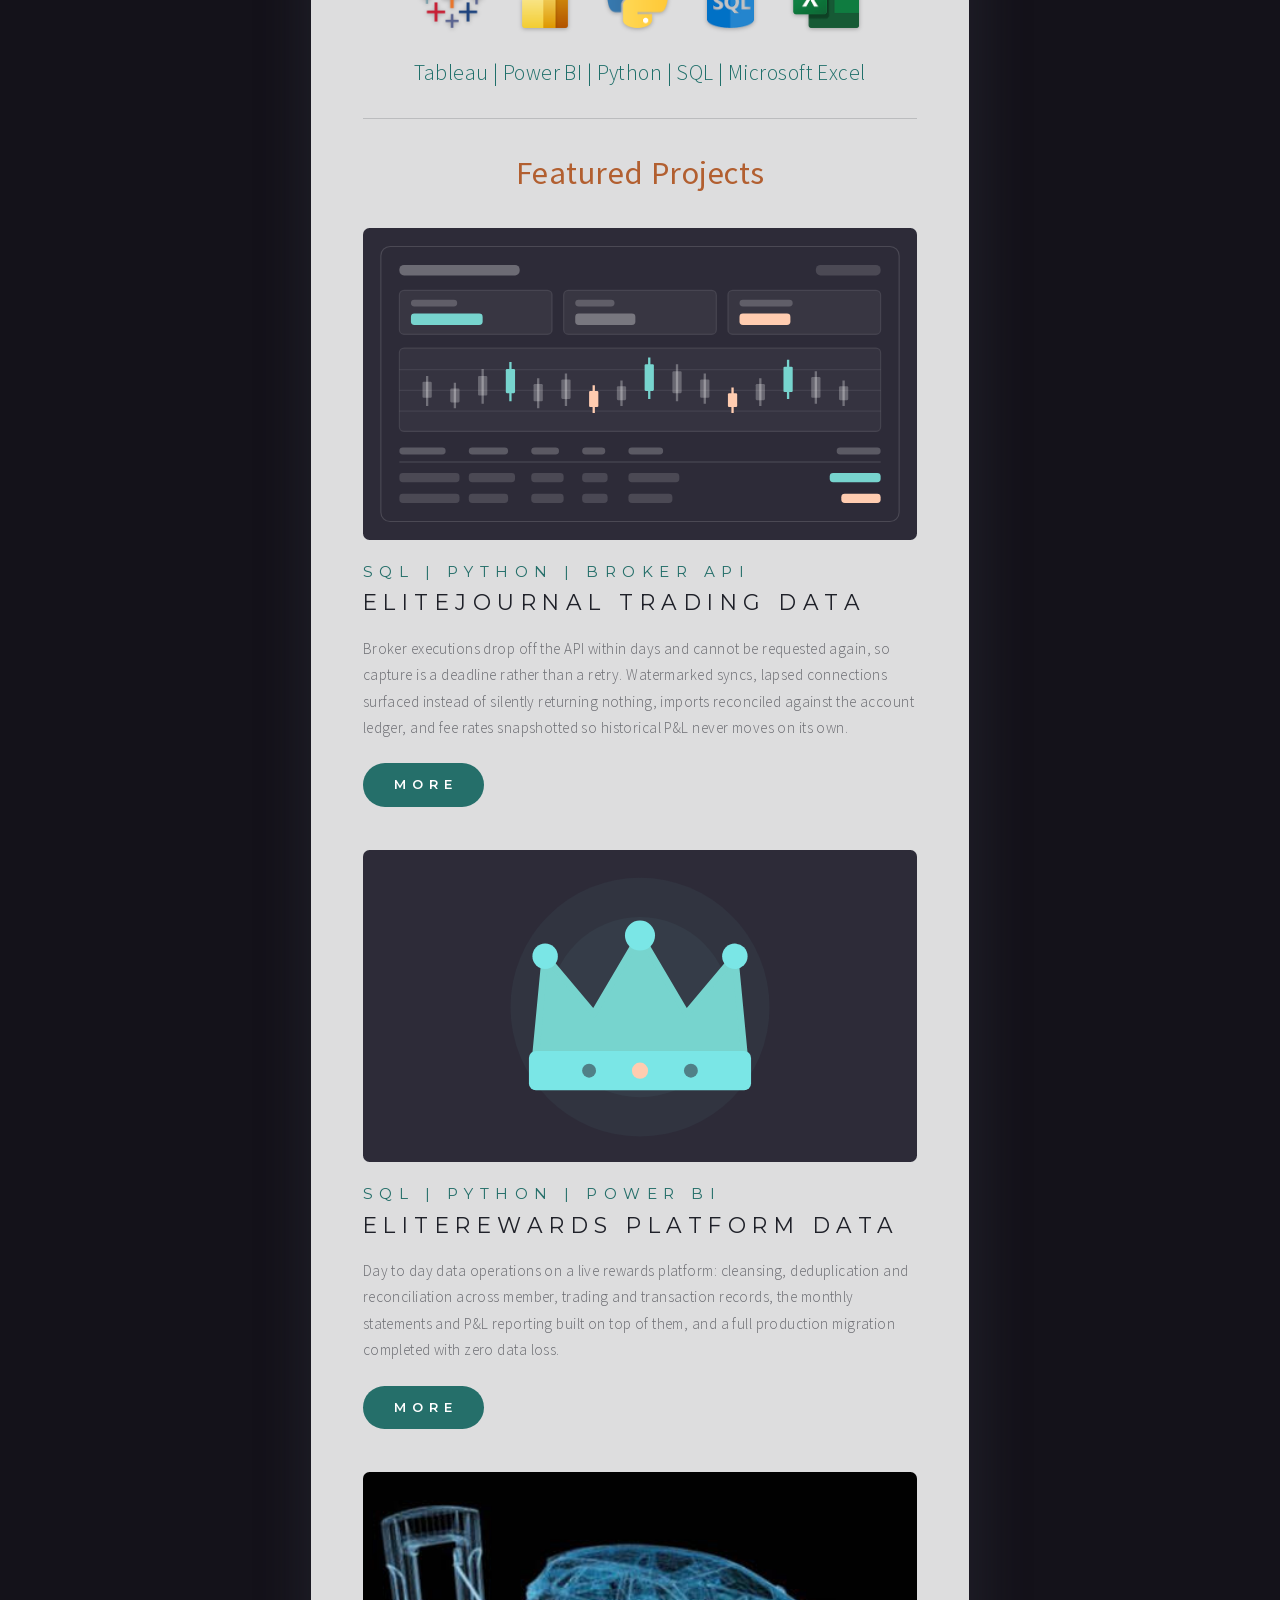
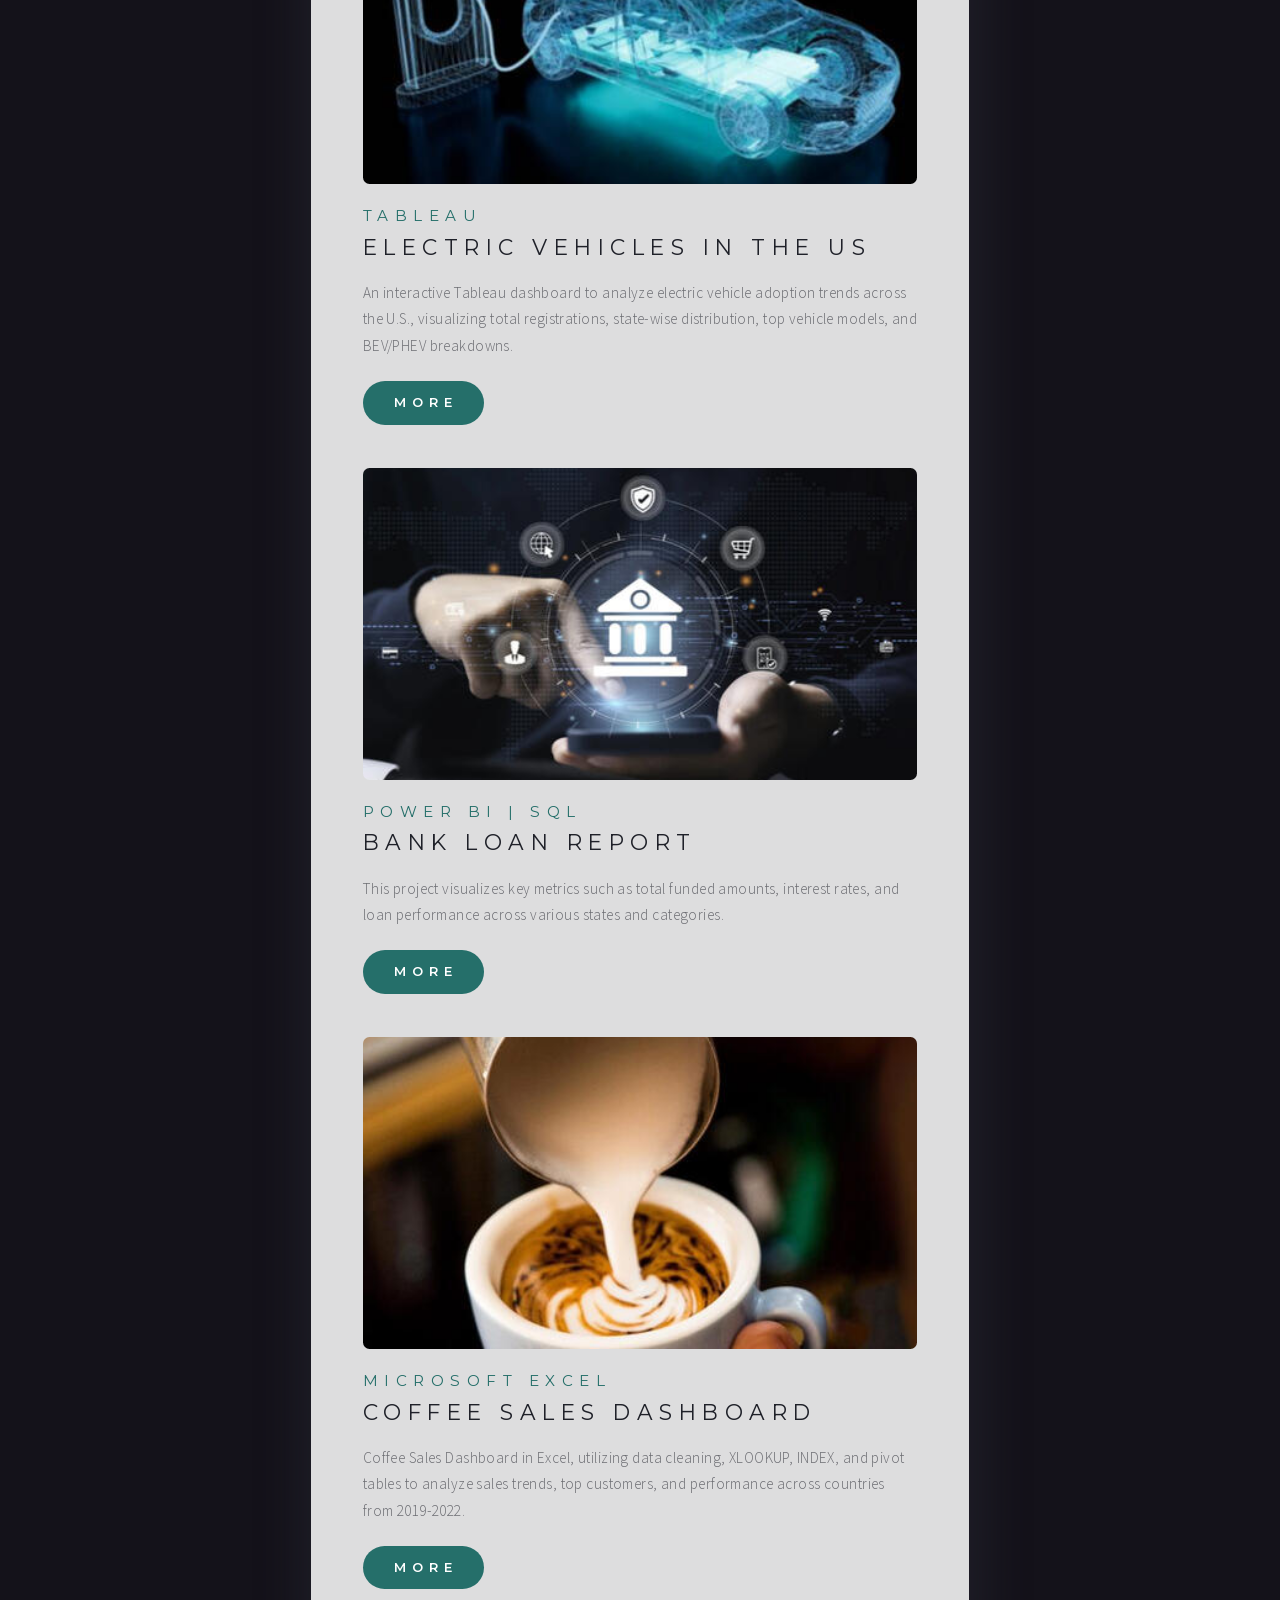
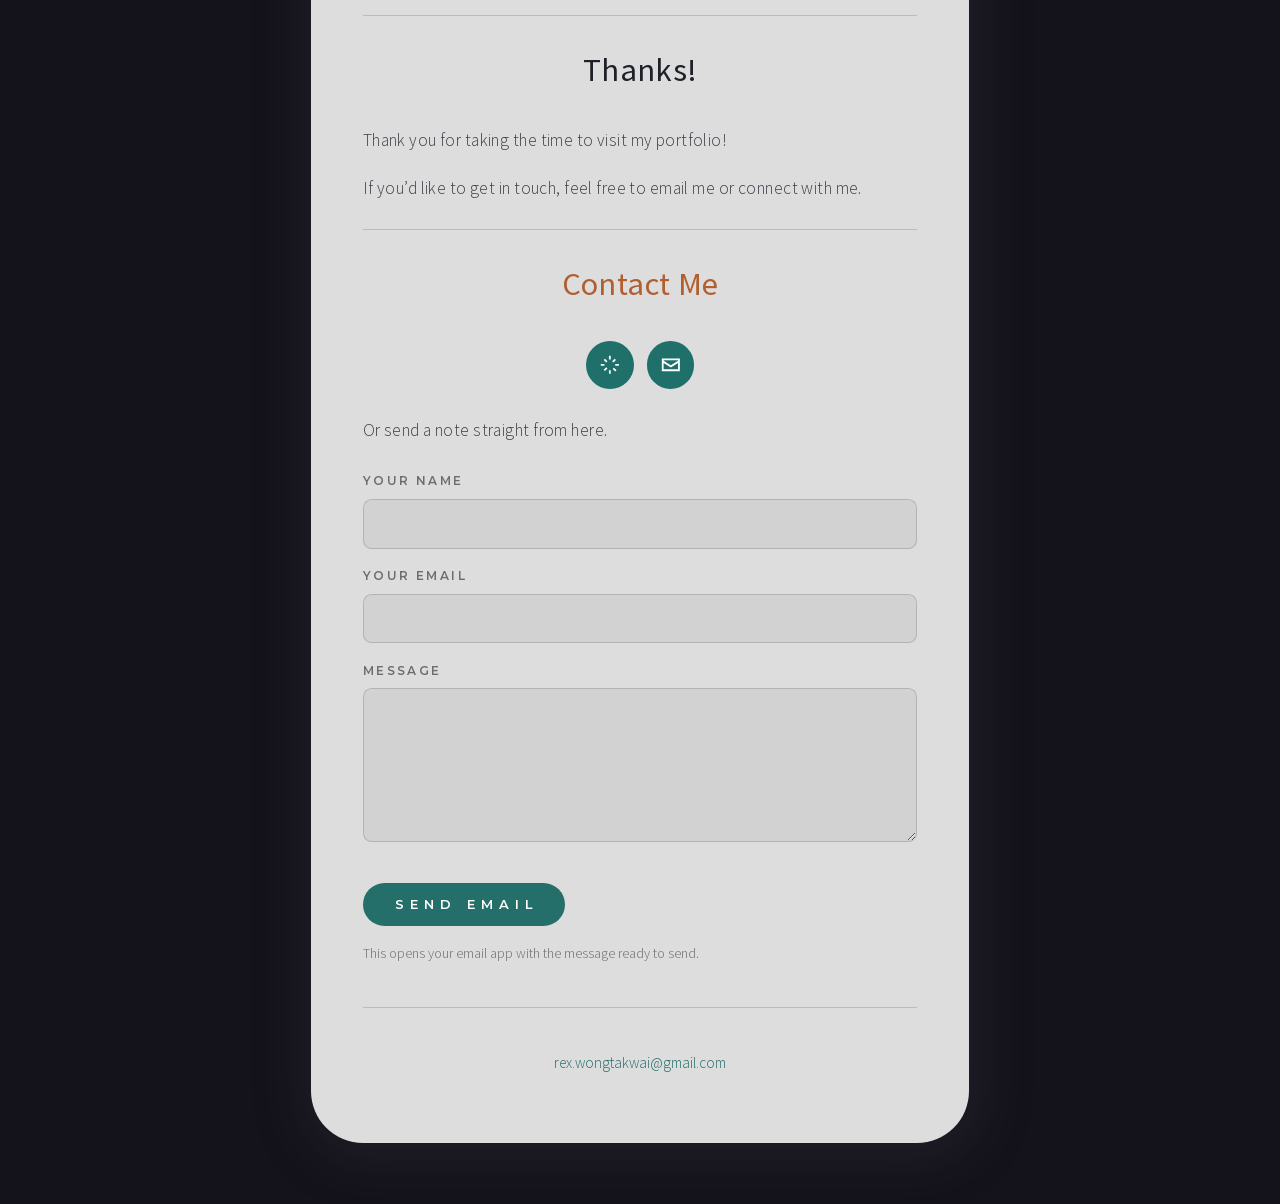
==== commit 50b8adff: "About Me: break the long paragraph into four 159 words in one block was a wall on a phone. Splits it" ====
--- a/index.html
+++ b/index.html
@@ -64,7 +64,10 @@
     <section id="about">
       <h2 class="section-title">About Me</h2>
       <p class="prose">Hi, I’m Rex! I’m passionate about using data to solve business problems and support better decision-making.</p>
-      <p class="prose">With over 6 years in the financial industry, I work at the point where data has to be right before it can be useful. Today I run day to day data operations for a live rewards platform. That means keeping member, transaction and trading records accurate through cleansing, deduplication and reconciliation, building the recurring dashboards, monthly statements and P&amp;L reporting the business runs on, and automating the fulfilment work that used to be done by hand. Before that it was the same discipline from other angles: SQL validation and back end testing at EQ Bank, where Python automation cut manual data collection by 80%, and Power BI dashboards and UAT on financial systems at KPMG. SQL and Python are how I check and automate, and Power BI, Tableau and Excel are how I make the result readable. I’m fluent in English, Mandarin and Cantonese, which matters when the team that owns the data and the team that needs the answer aren’t the same one.</p>
+      <p class="prose">With over 6 years in the financial industry, I work at the point where data has to be right before it can be useful.</p>
+      <p class="prose">Today I run day to day data operations for a live rewards platform. That means keeping member, transaction and trading records accurate through cleansing, deduplication and reconciliation, building the recurring dashboards, monthly statements and P&amp;L reporting the business runs on, and automating the fulfilment work that used to be done by hand.</p>
+      <p class="prose">Before that it was the same discipline from other angles: SQL validation and back end testing at EQ Bank, where Python automation cut manual data collection by 80%, and Power BI dashboards and UAT on financial systems at KPMG.</p>
+      <p class="prose">SQL and Python are how I check and automate, and Power BI, Tableau and Excel are how I make the result readable. I’m fluent in English, Mandarin and Cantonese, which matters when the team that owns the data and the team that needs the answer aren’t the same one.</p>
     </section>
 
     <hr class="divider">
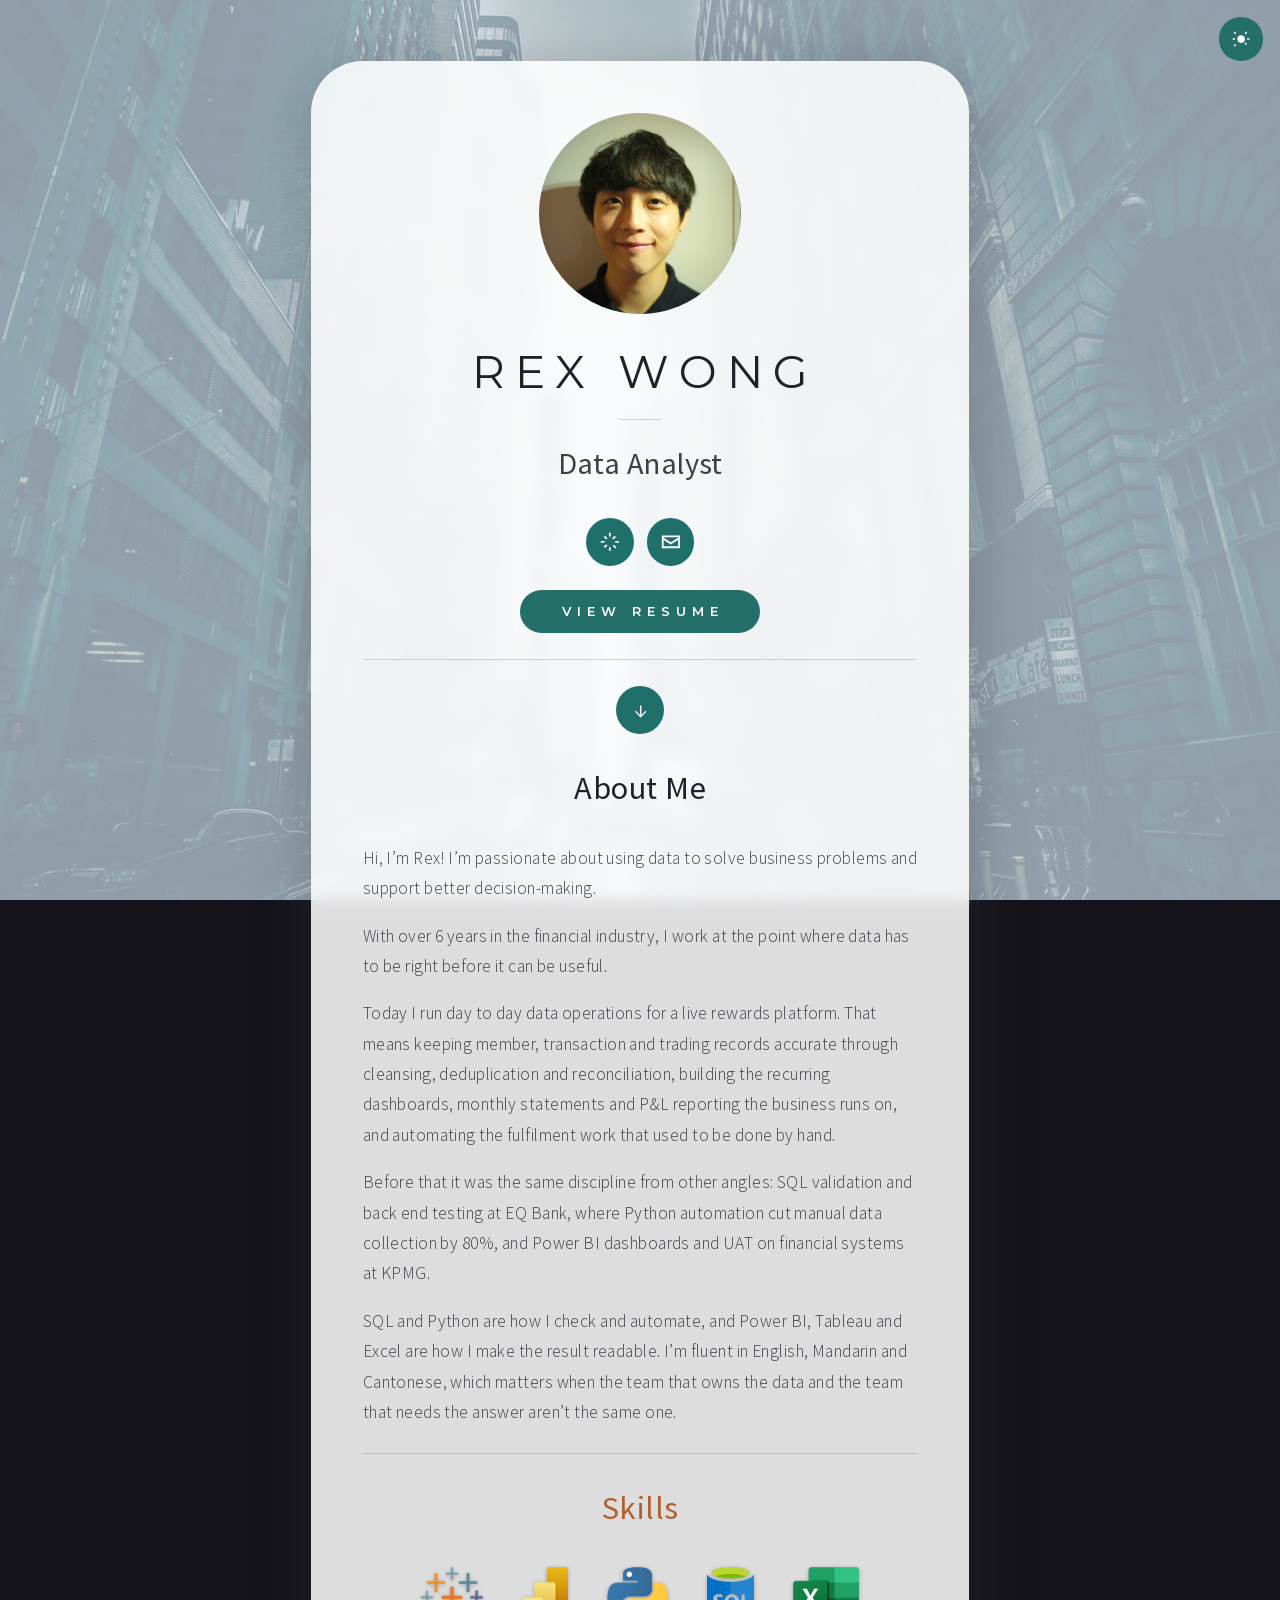
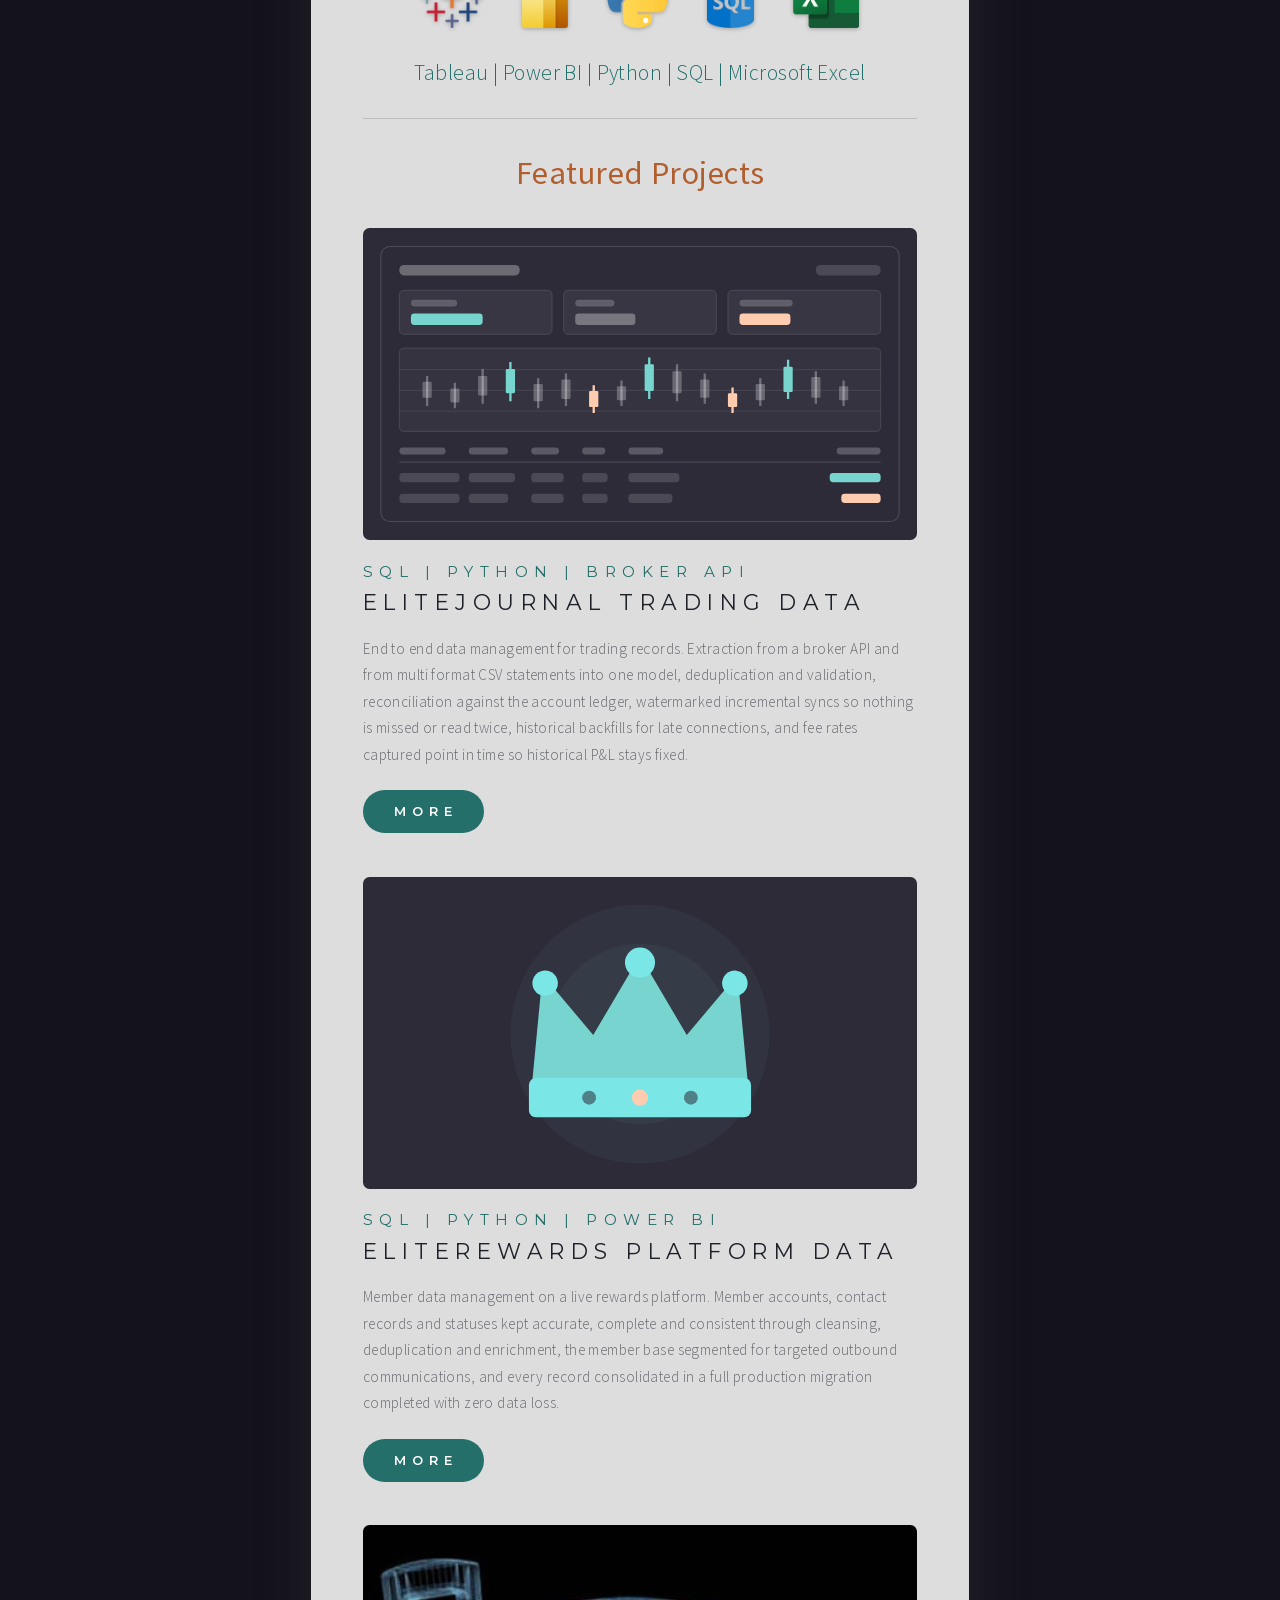
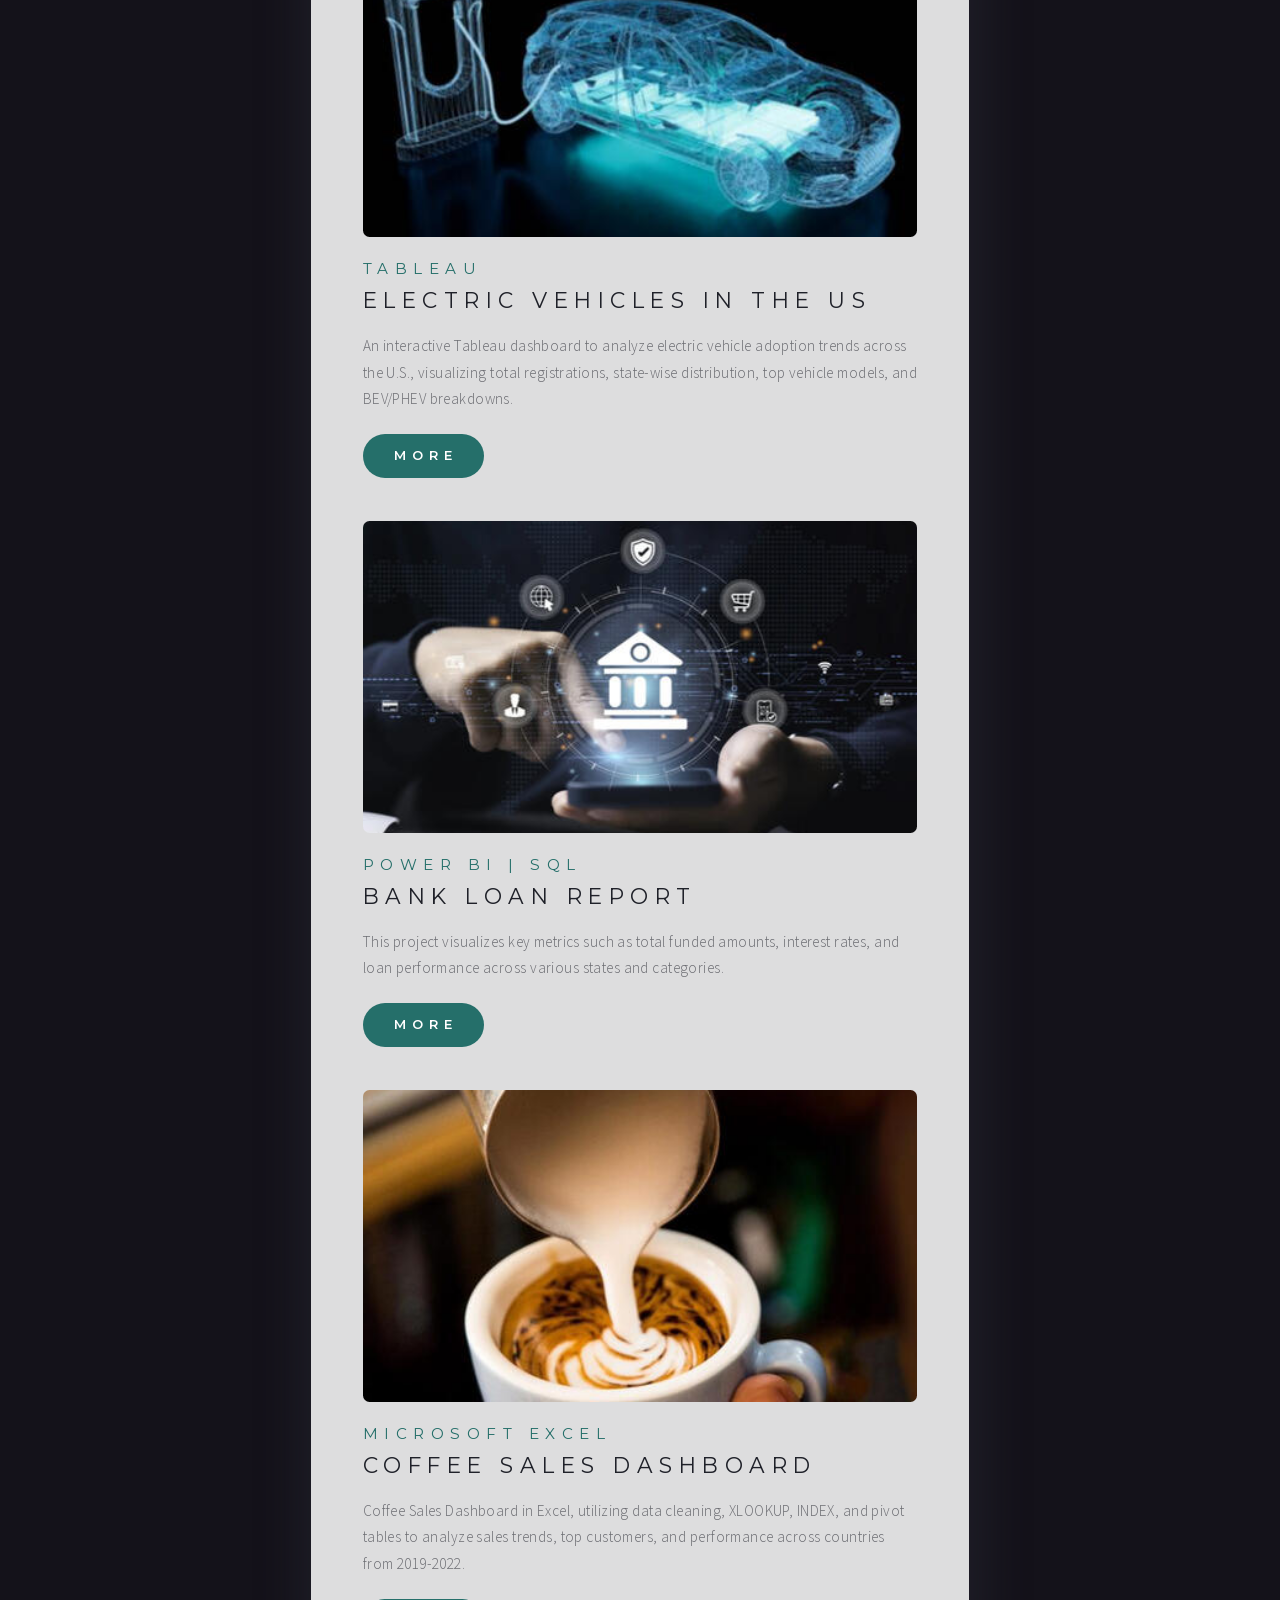
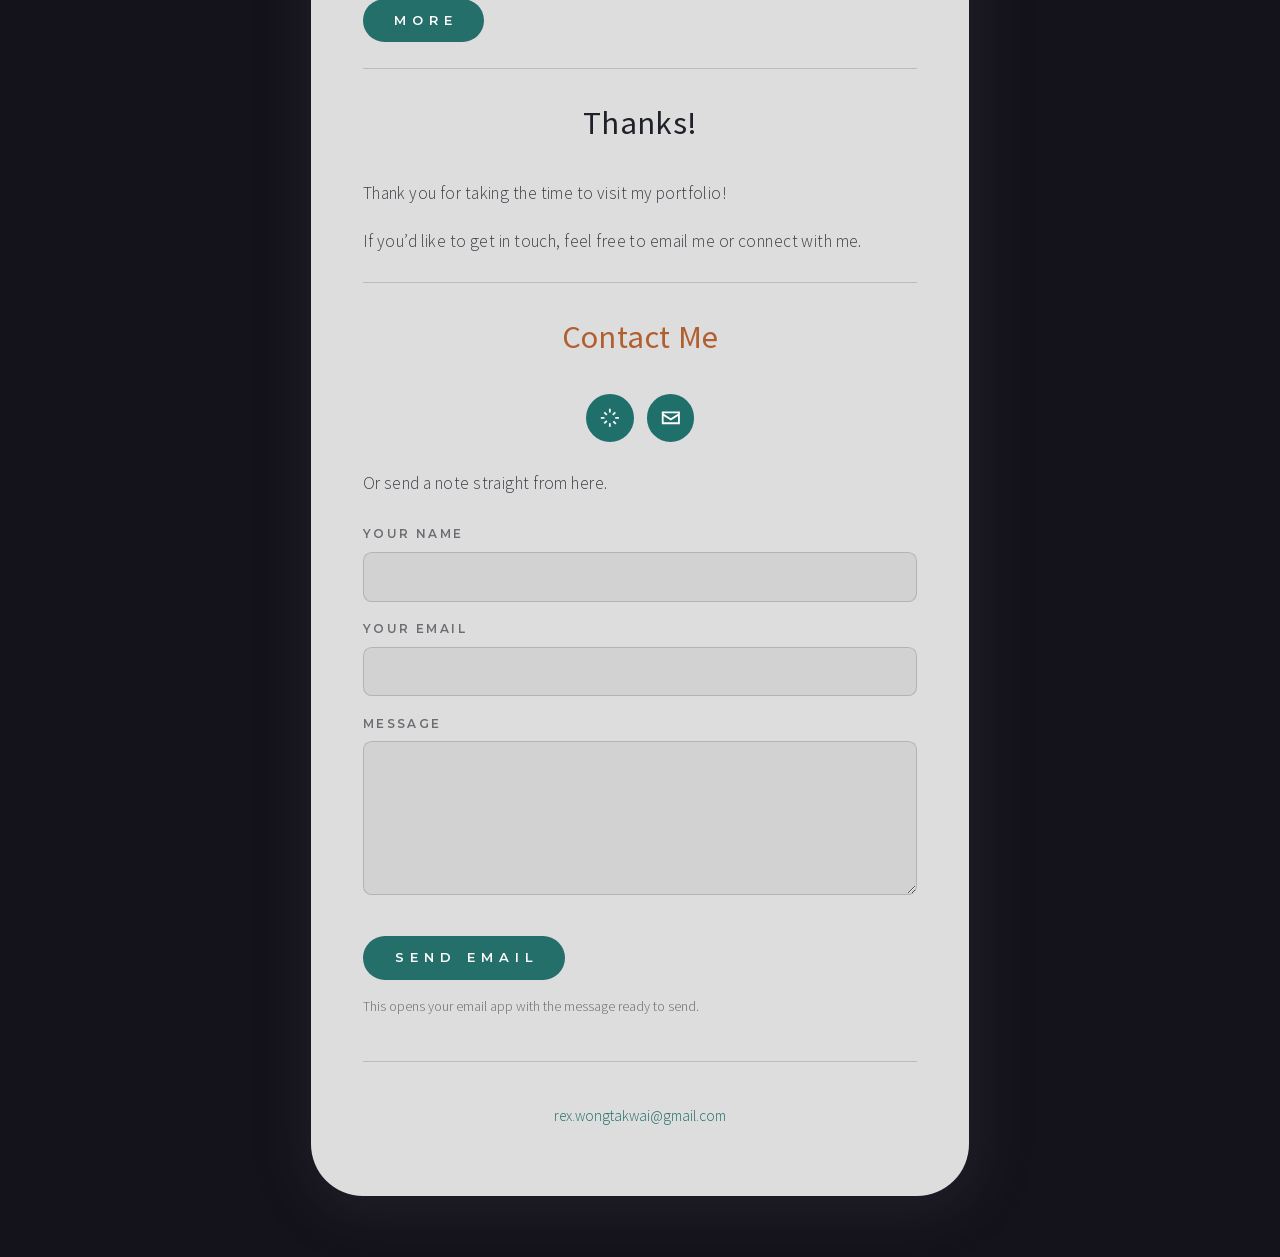
==== commit 51448a56: "Lead both platform cards with the data work itself Both descriptions were framed around the systems " ====
--- a/index.html
+++ b/index.html
@@ -94,7 +94,7 @@
           <img class="project__thumb" src="assets/img/elitejournal.svg" alt="" width="480" height="270" loading="lazy">
           <p class="project__tool">SQL | Python | Broker API</p>
           <h3 class="project__title"><a href="projects/elitejournal.html">EliteJournal Trading Data</a></h3>
-          <p class="project__desc">Broker executions drop off the API within days and cannot be requested again, so capture is a deadline rather than a retry. Watermarked syncs, lapsed connections surfaced instead of silently returning nothing, imports reconciled against the account ledger, and fee rates snapshotted so historical P&amp;L never moves on its own.</p>
+          <p class="project__desc">End to end data management for trading records. Extraction from a broker API and from multi format CSV statements into one model, deduplication and validation, reconciliation against the account ledger, watermarked incremental syncs so nothing is missed or read twice, historical backfills for late connections, and fee rates captured point in time so historical P&amp;L stays fixed.</p>
           <a class="btn" href="projects/elitejournal.html">More</a>
         </li>
 
@@ -102,7 +102,7 @@
           <img class="project__thumb" src="assets/img/eliterewards.svg" alt="" width="480" height="270" loading="lazy">
           <p class="project__tool">SQL | Python | Power BI</p>
           <h3 class="project__title"><a href="projects/eliterewards.html">EliteRewards Platform Data</a></h3>
-          <p class="project__desc">Day to day data operations on a live rewards platform: cleansing, deduplication and reconciliation across member, trading and transaction records, the monthly statements and P&amp;L reporting built on top of them, and a full production migration completed with zero data loss.</p>
+          <p class="project__desc">Member data management on a live rewards platform. Member accounts, contact records and statuses kept accurate, complete and consistent through cleansing, deduplication and enrichment, the member base segmented for targeted outbound communications, and every record consolidated in a full production migration completed with zero data loss.</p>
           <a class="btn" href="projects/eliterewards.html">More</a>
         </li>
 
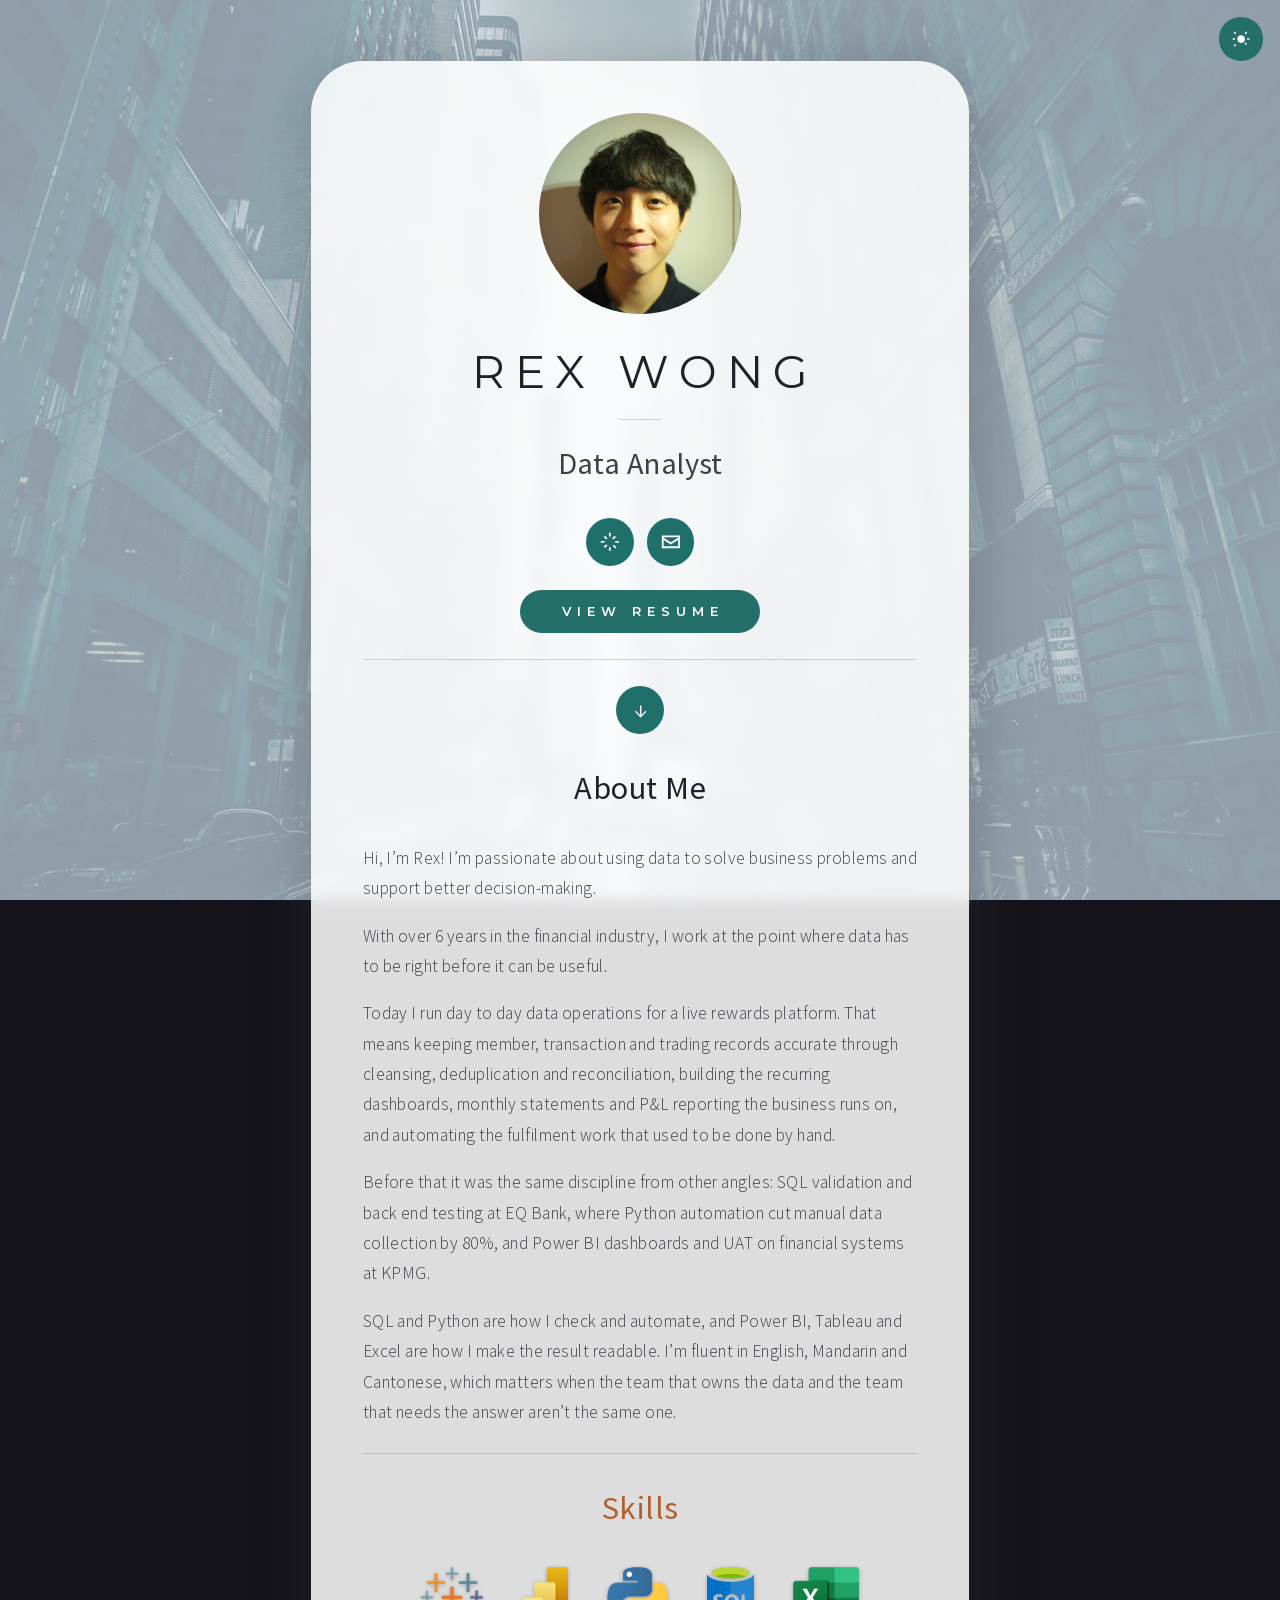
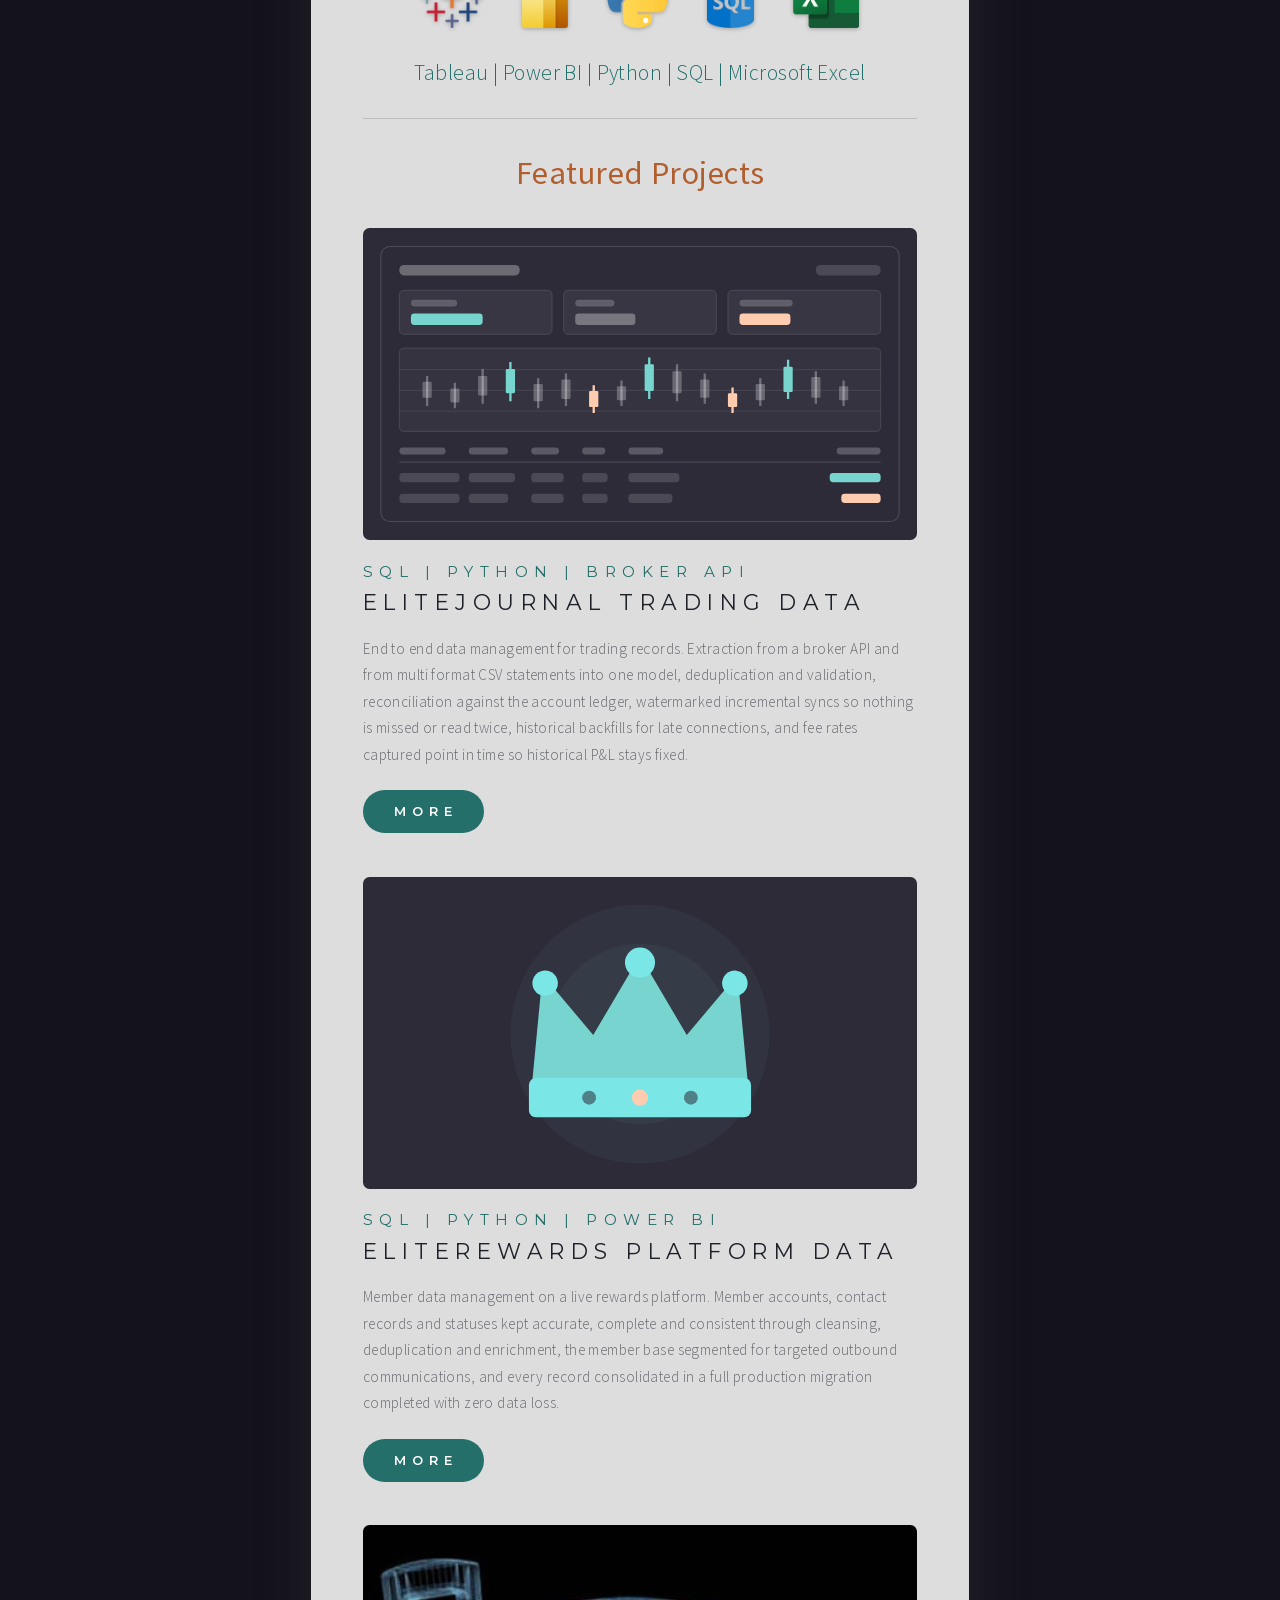
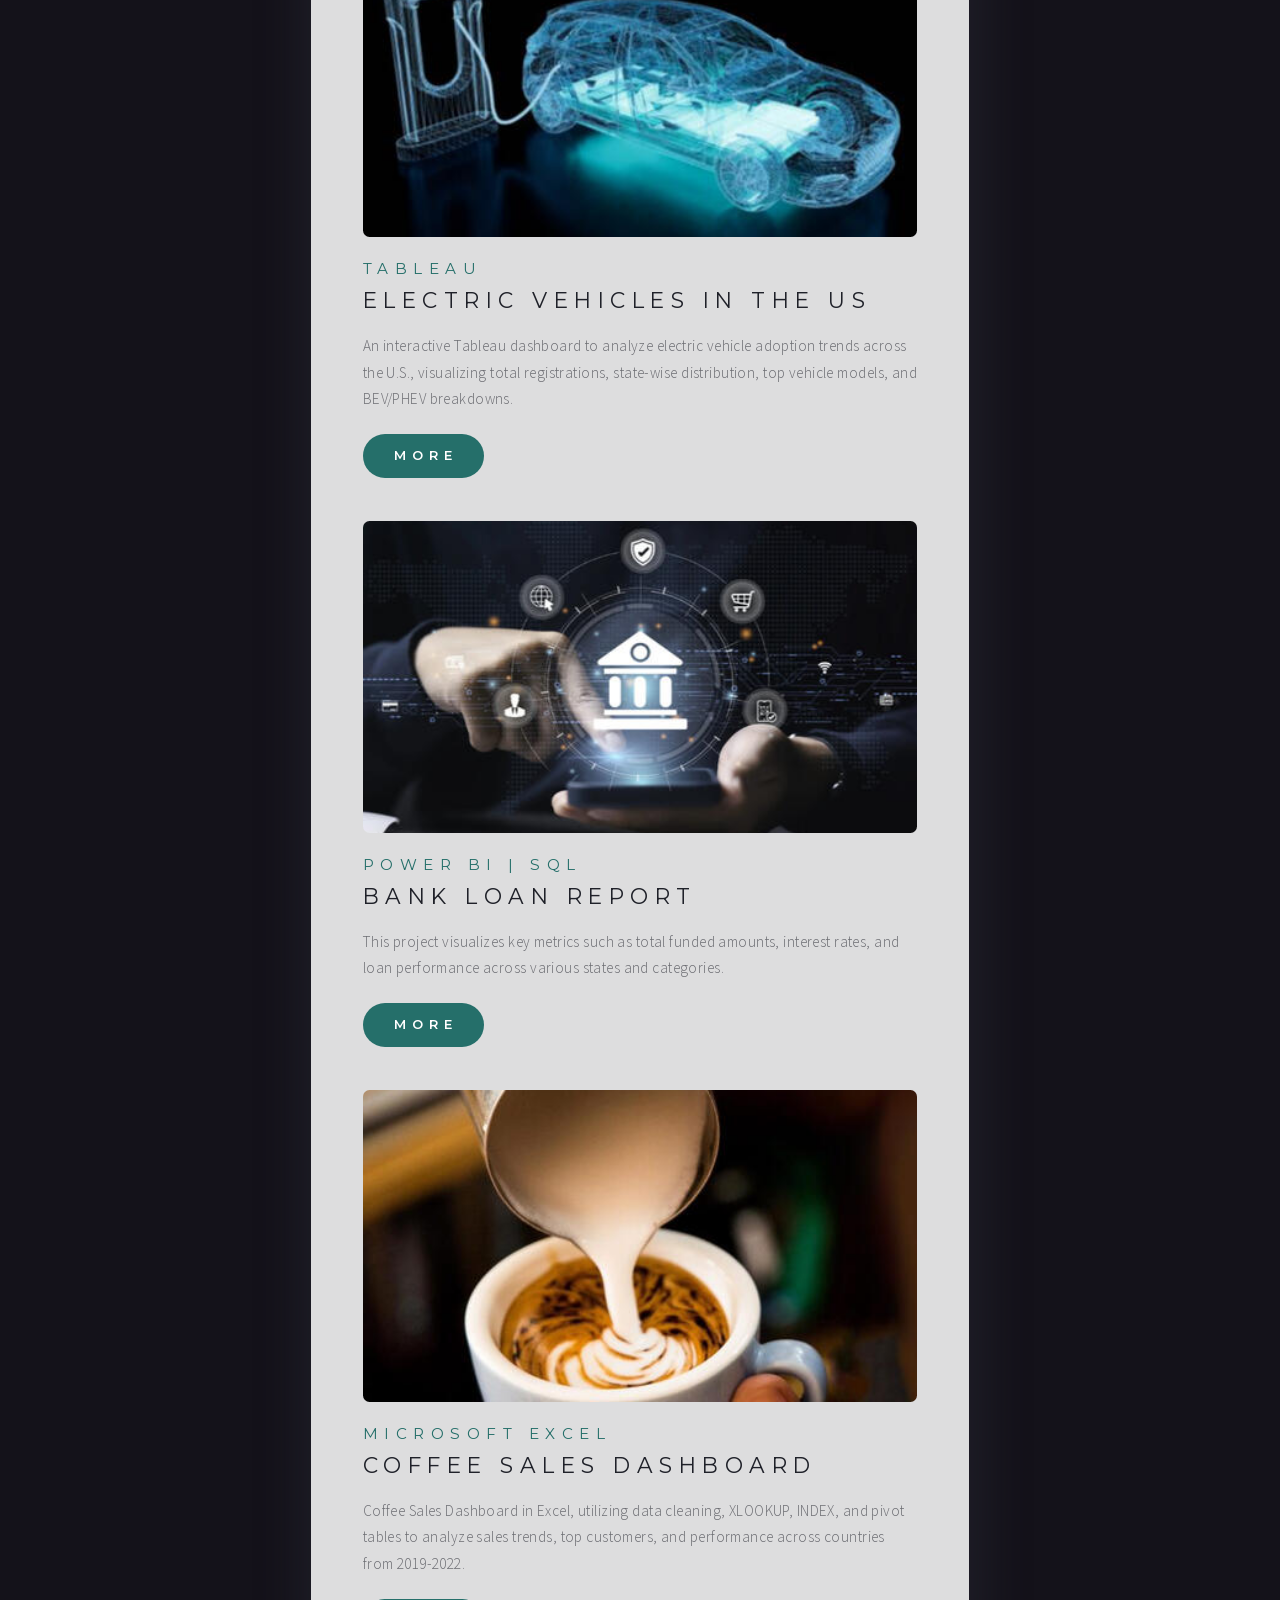
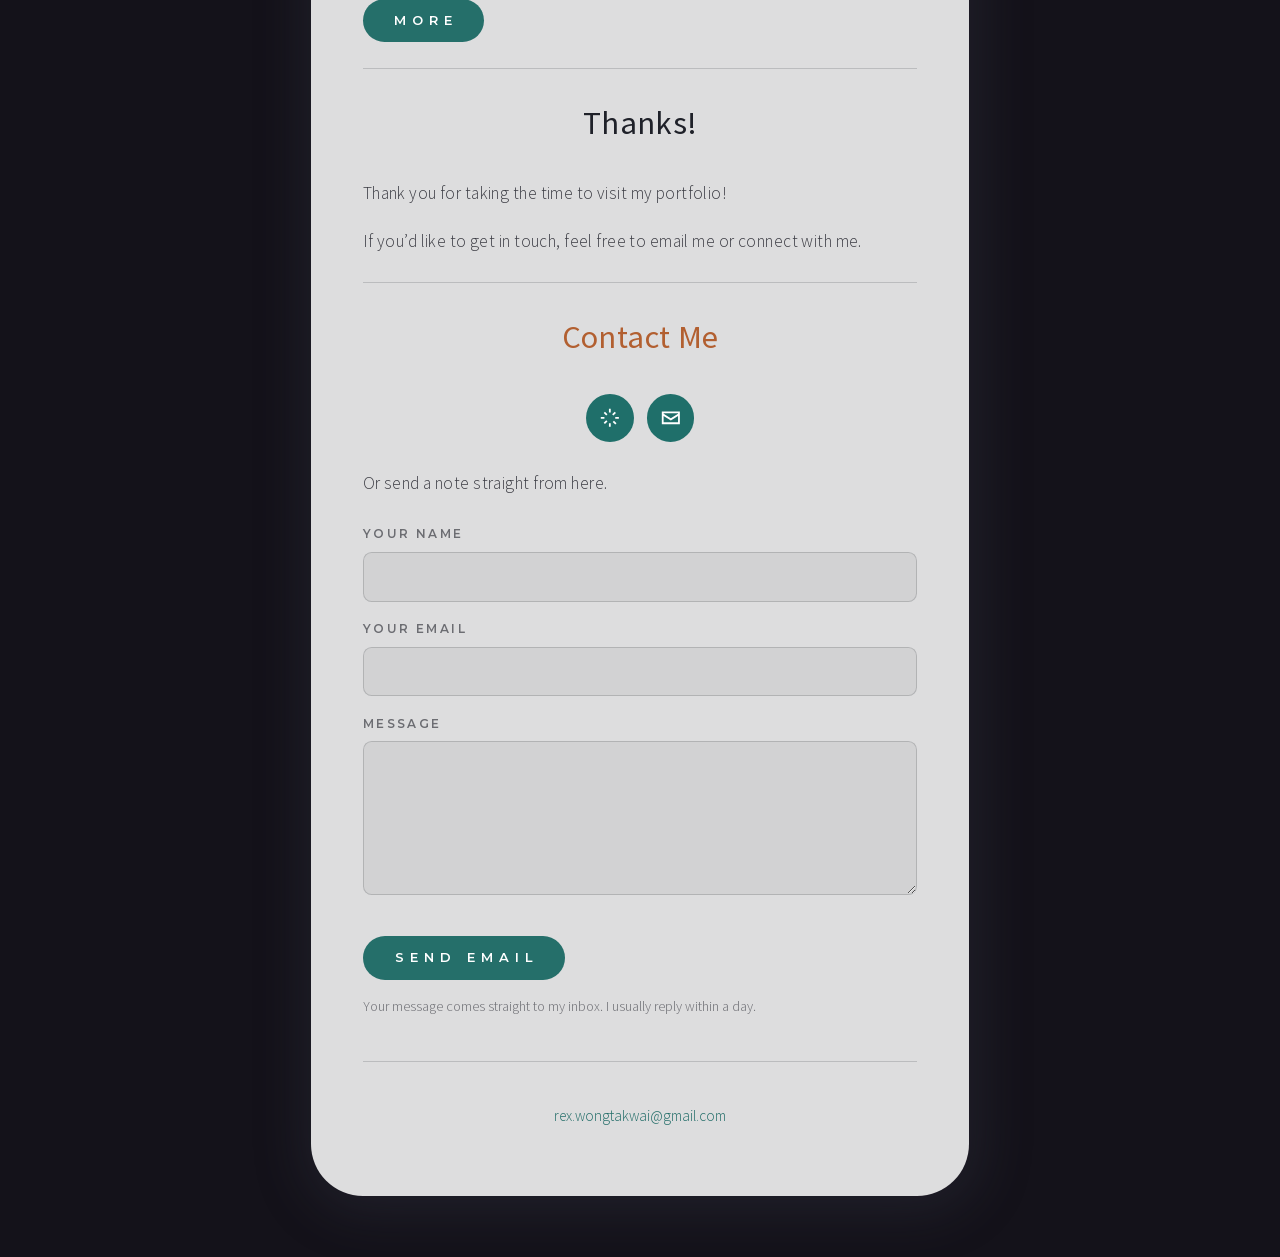
==== commit d41d77ef: "Contact form posts to a relay instead of opening a mail app Rex wanted notes to reach his inbox with" ====
--- a/index.html
+++ b/index.html
@@ -160,7 +160,9 @@
 
       <p class="prose">Or send a note straight from here.</p>
 
-      <form class="contact" id="contactForm" novalidate>
+      <form class="contact" id="contactForm" method="POST"
+            action="https://formsubmit.co/rex.wongtakwai@gmail.com" novalidate>
+        <input type="text" name="_honey" tabindex="-1" autocomplete="off" aria-hidden="true" class="hp">
         <div class="field">
           <label for="cf-name">Your name</label>
           <input id="cf-name" name="name" type="text" autocomplete="name" required>
@@ -174,7 +176,7 @@
           <textarea id="cf-message" name="message" rows="5" required></textarea>
         </div>
         <button class="btn btn--auto" type="submit">Send Email</button>
-        <p class="contact__note" id="cf-note" role="status">This opens your email app with the message ready to send.</p>
+        <p class="contact__note" id="cf-note" role="status">Your message comes straight to my inbox. I usually reply within a day.</p>
       </form>
     </section>
 
--- a/assets/css/site.css
+++ b/assets/css/site.css
@@ -449,6 +449,11 @@
 /* ---------- contact form ---------- */
 .contact{ margin-top:1.5rem; text-align:left; }
 .contact .field{ margin-bottom:1rem; }
+/* honeypot: off screen for people, still fillable by bots */
+.contact .hp{
+  position:absolute; left:-9999px; width:1px; height:1px;
+  opacity:0; pointer-events:none;
+}
 .contact label{
   display:block; font-family:var(--display); font-weight:600;
   font-size:.6875rem; letter-spacing:.14rem; text-transform:uppercase;
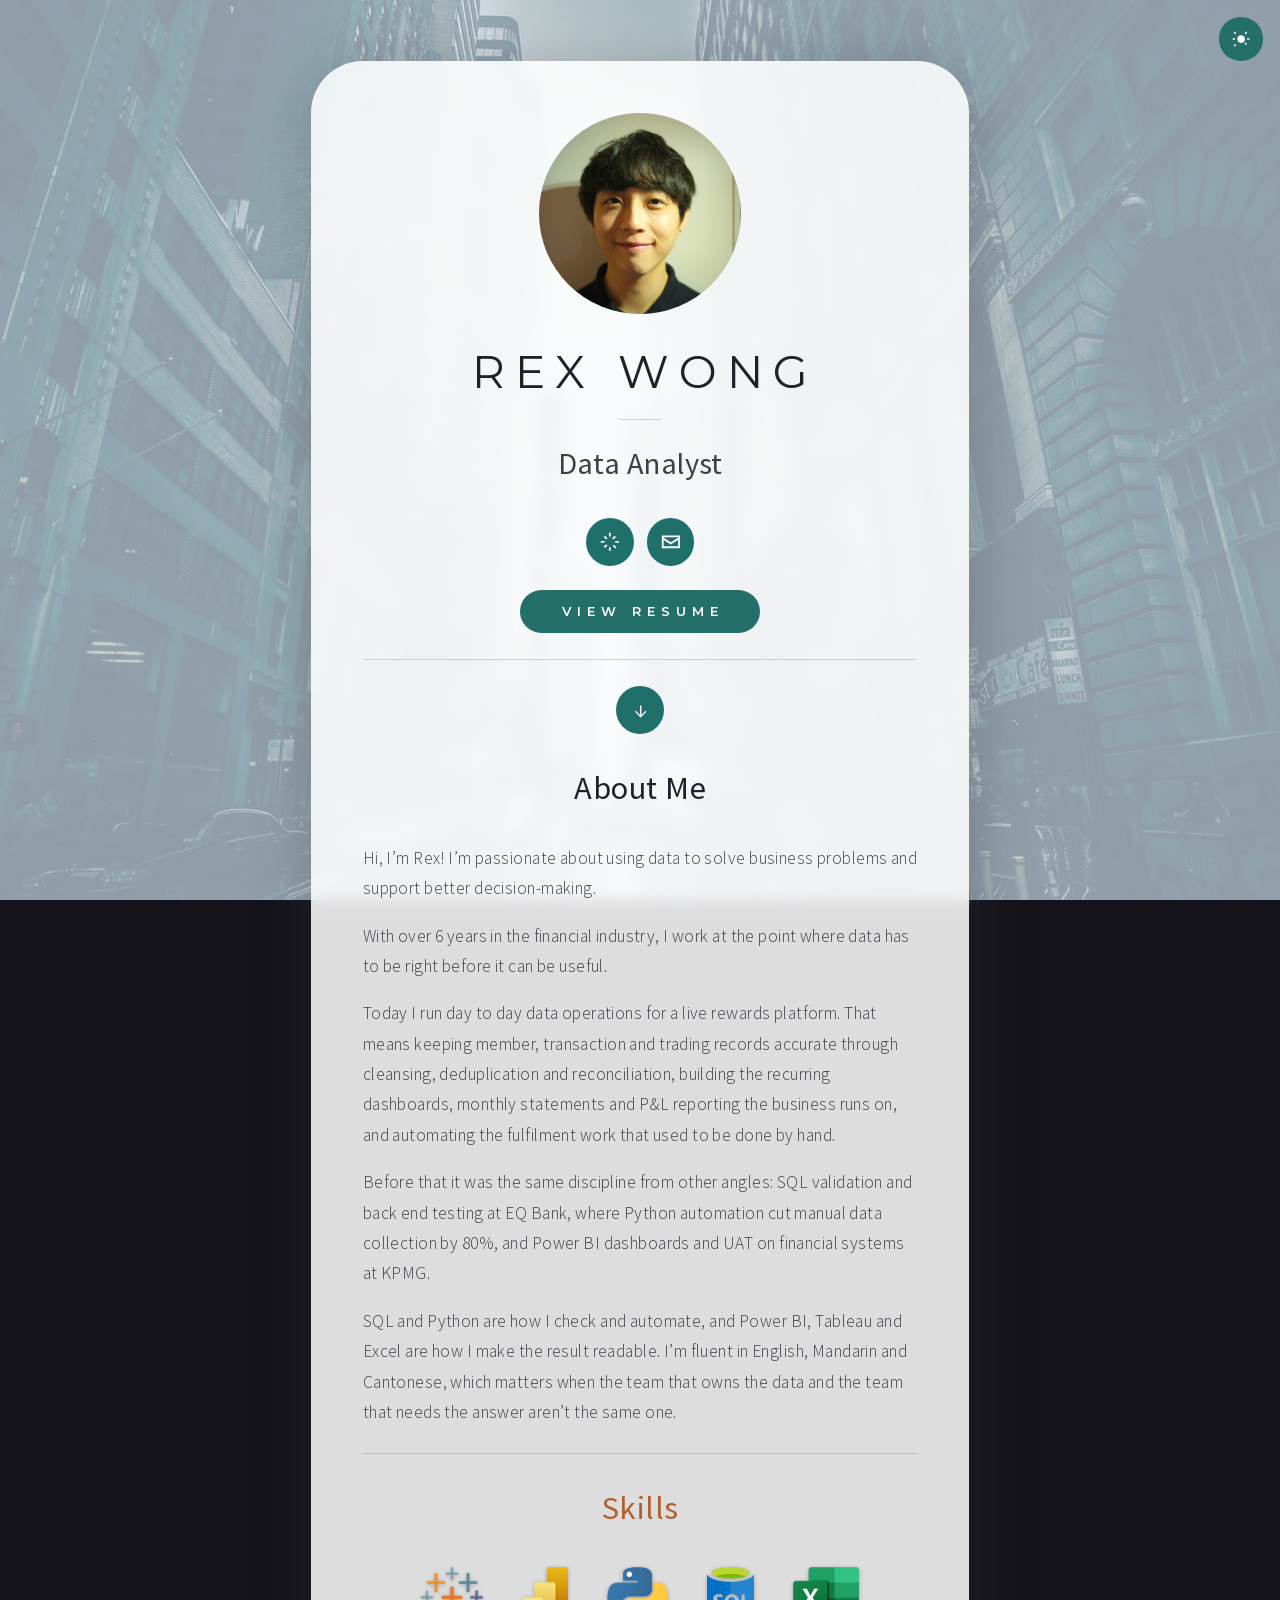
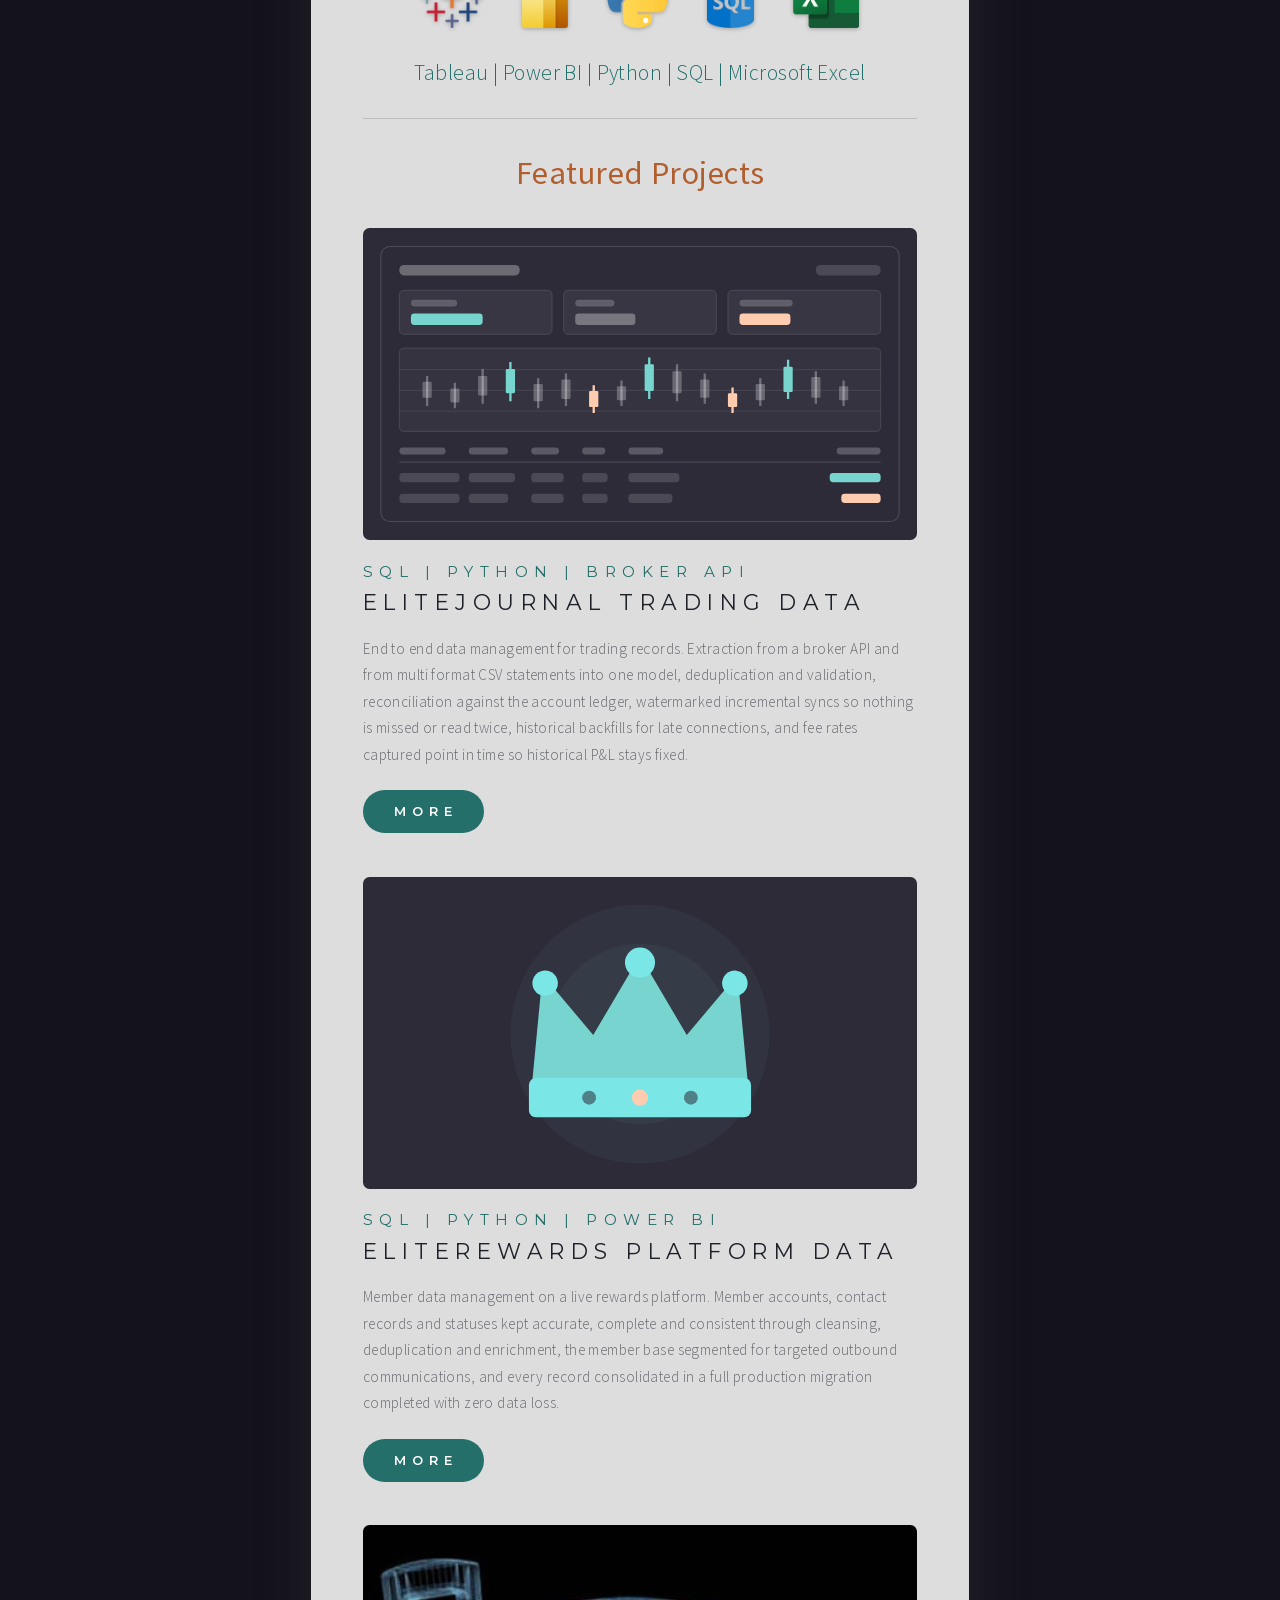
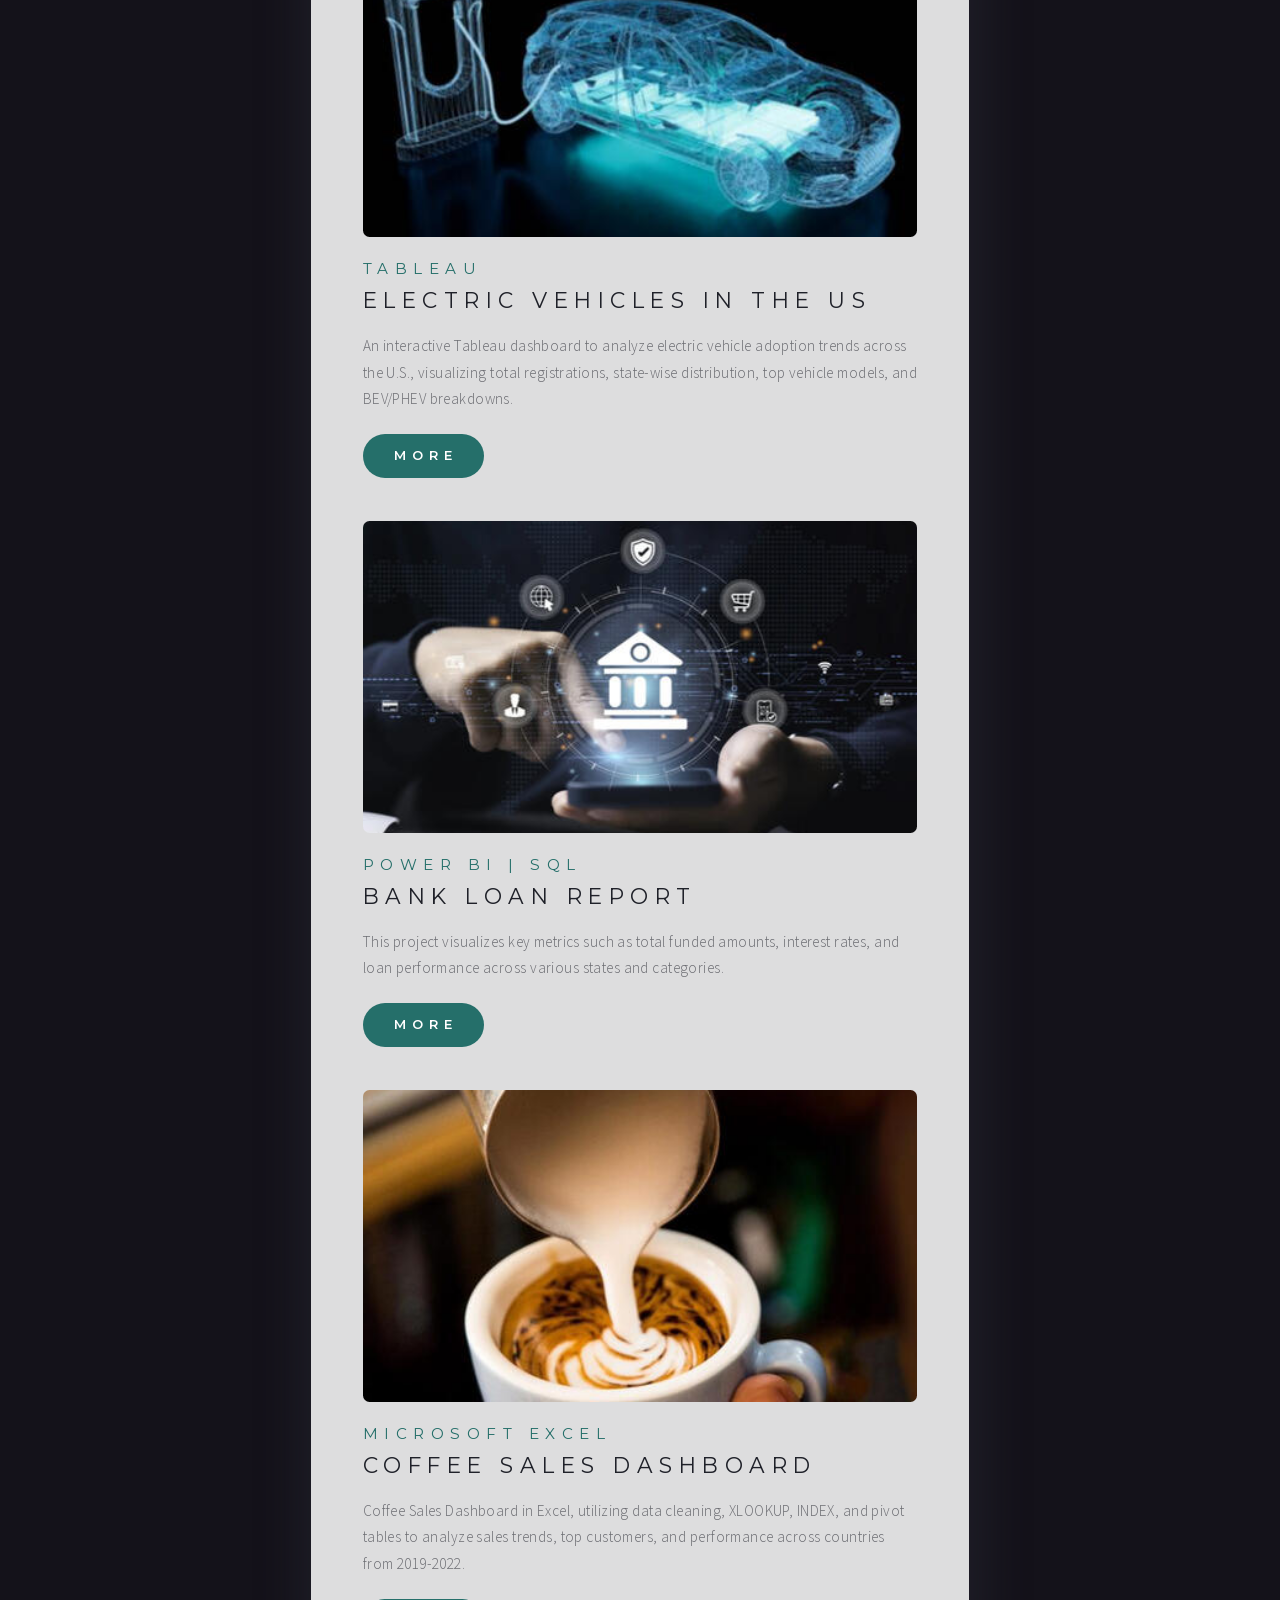
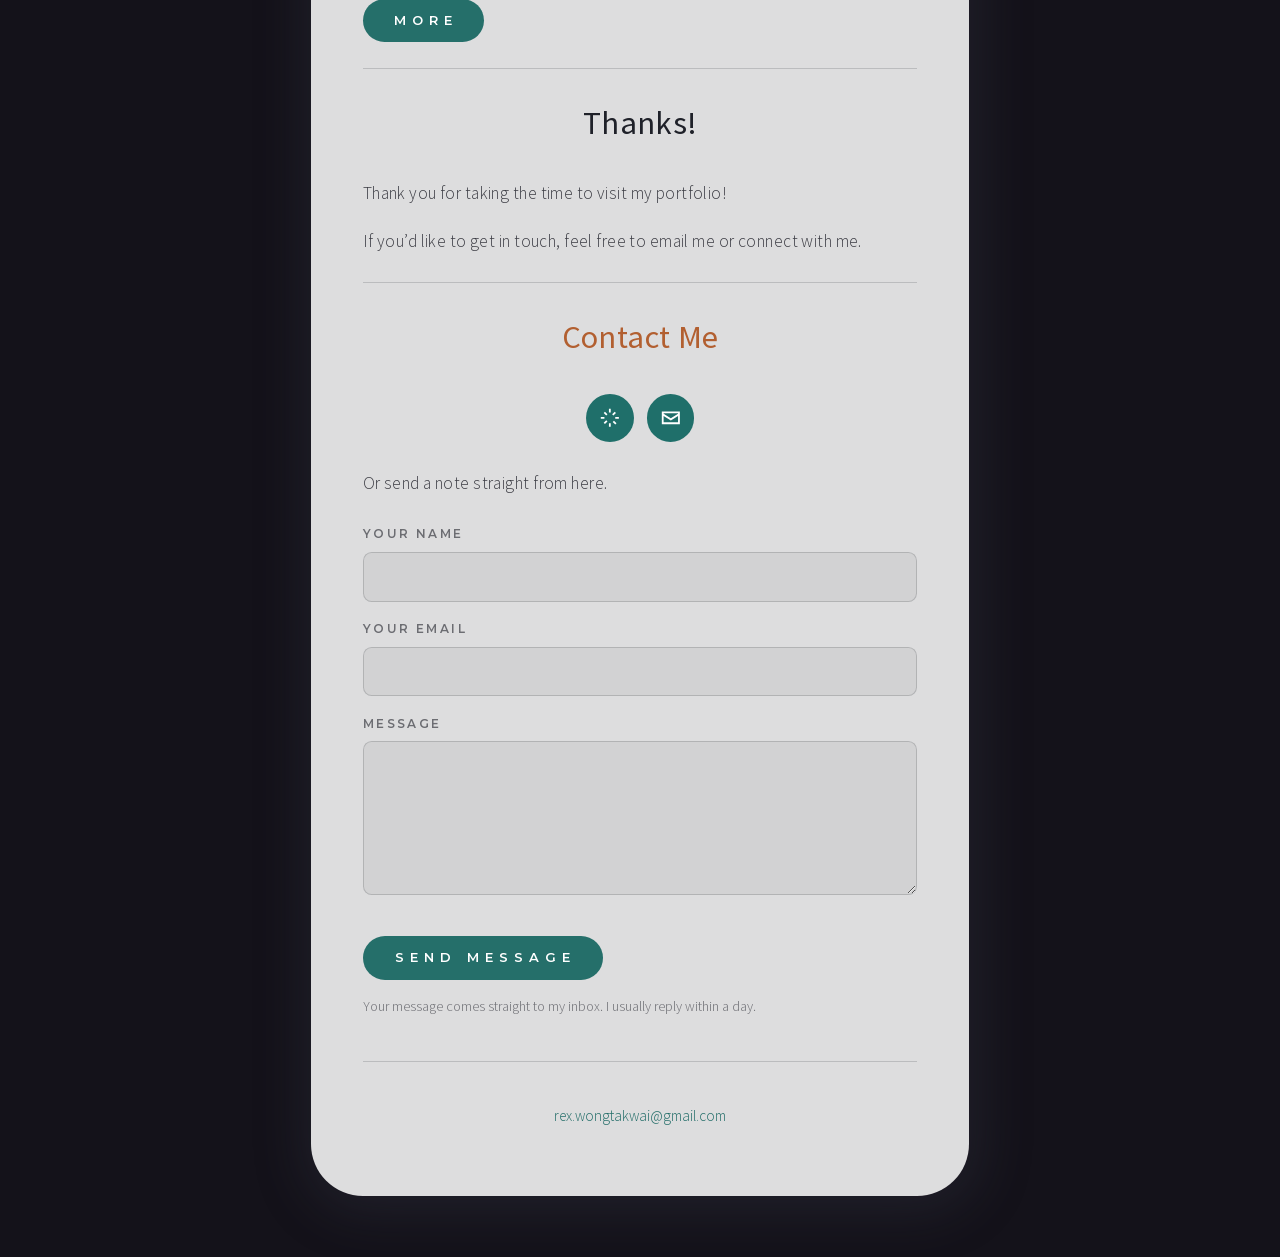
==== commit 33644f68: "Post to the endpoint that is actually activated; rename the button The form kept reporting failure a" ====
--- a/index.html
+++ b/index.html
@@ -163,6 +163,10 @@
       <form class="contact" id="contactForm" method="POST"
             action="https://formsubmit.co/rex.wongtakwai@gmail.com" novalidate>
         <input type="text" name="_honey" tabindex="-1" autocomplete="off" aria-hidden="true" class="hp">
+        <input type="hidden" name="_subject" value="New message from your portfolio">
+        <input type="hidden" name="_template" value="table">
+        <input type="hidden" name="_captcha" value="false">
+        <input type="hidden" name="_next" value="https://rexwong428.github.io/portfolio/?sent=1#contact">
         <div class="field">
           <label for="cf-name">Your name</label>
           <input id="cf-name" name="name" type="text" autocomplete="name" required>
@@ -175,7 +179,7 @@
           <label for="cf-message">Message</label>
           <textarea id="cf-message" name="message" rows="5" required></textarea>
         </div>
-        <button class="btn btn--auto" type="submit">Send Email</button>
+        <button class="btn btn--auto" type="submit">Send Message</button>
         <p class="contact__note" id="cf-note" role="status">Your message comes straight to my inbox. I usually reply within a day.</p>
       </form>
     </section>
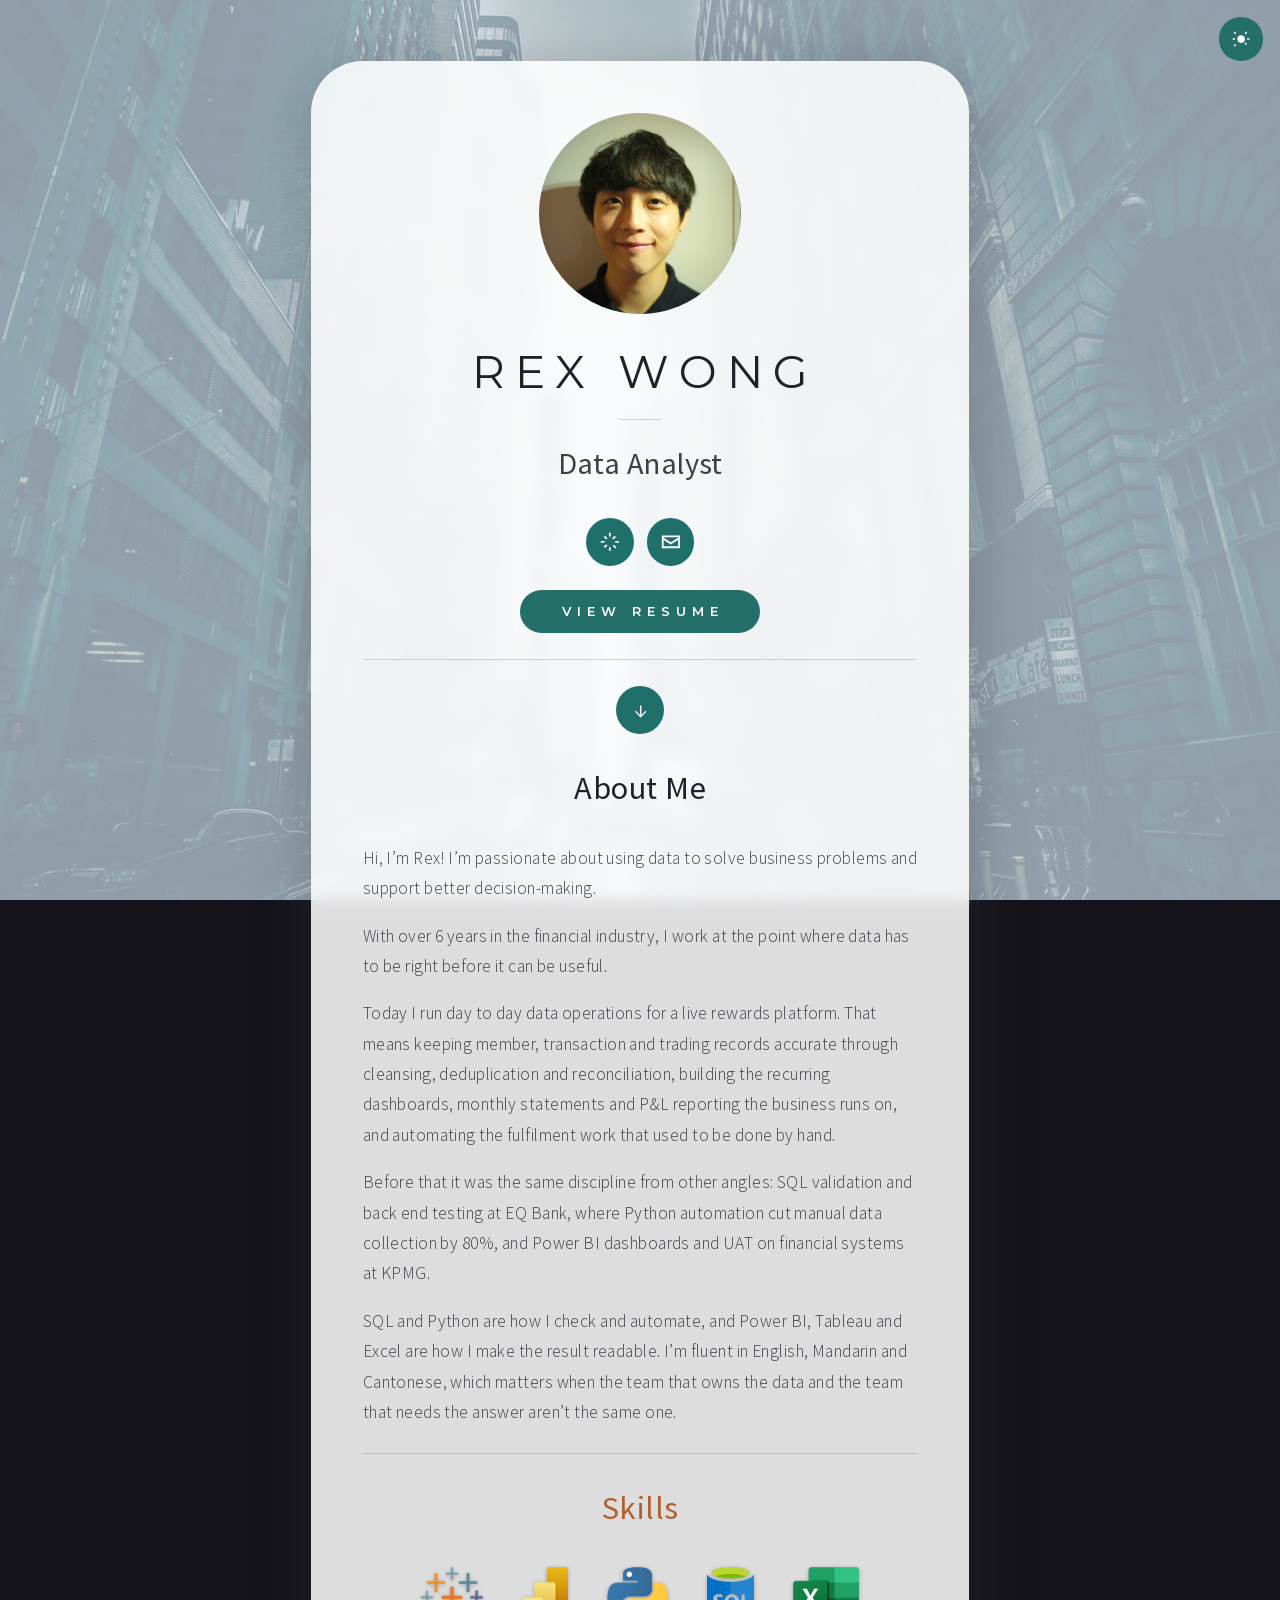
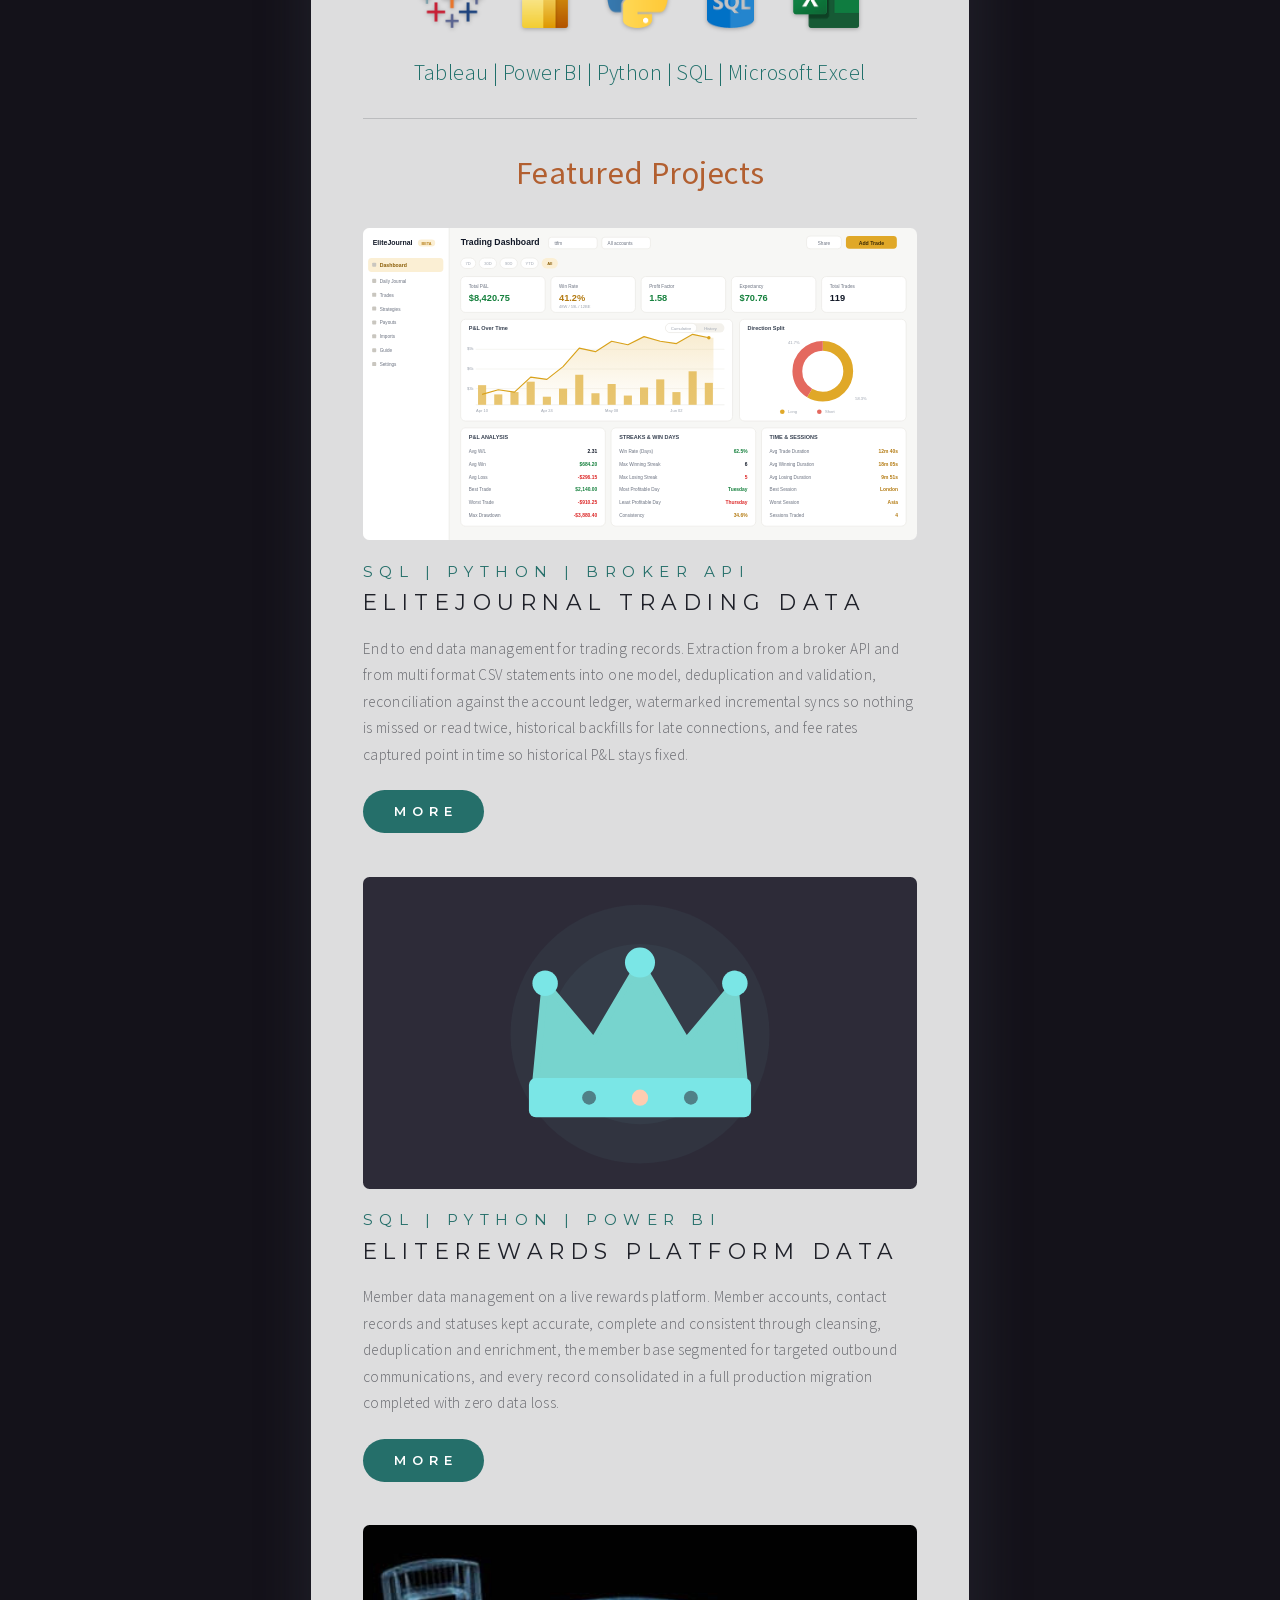
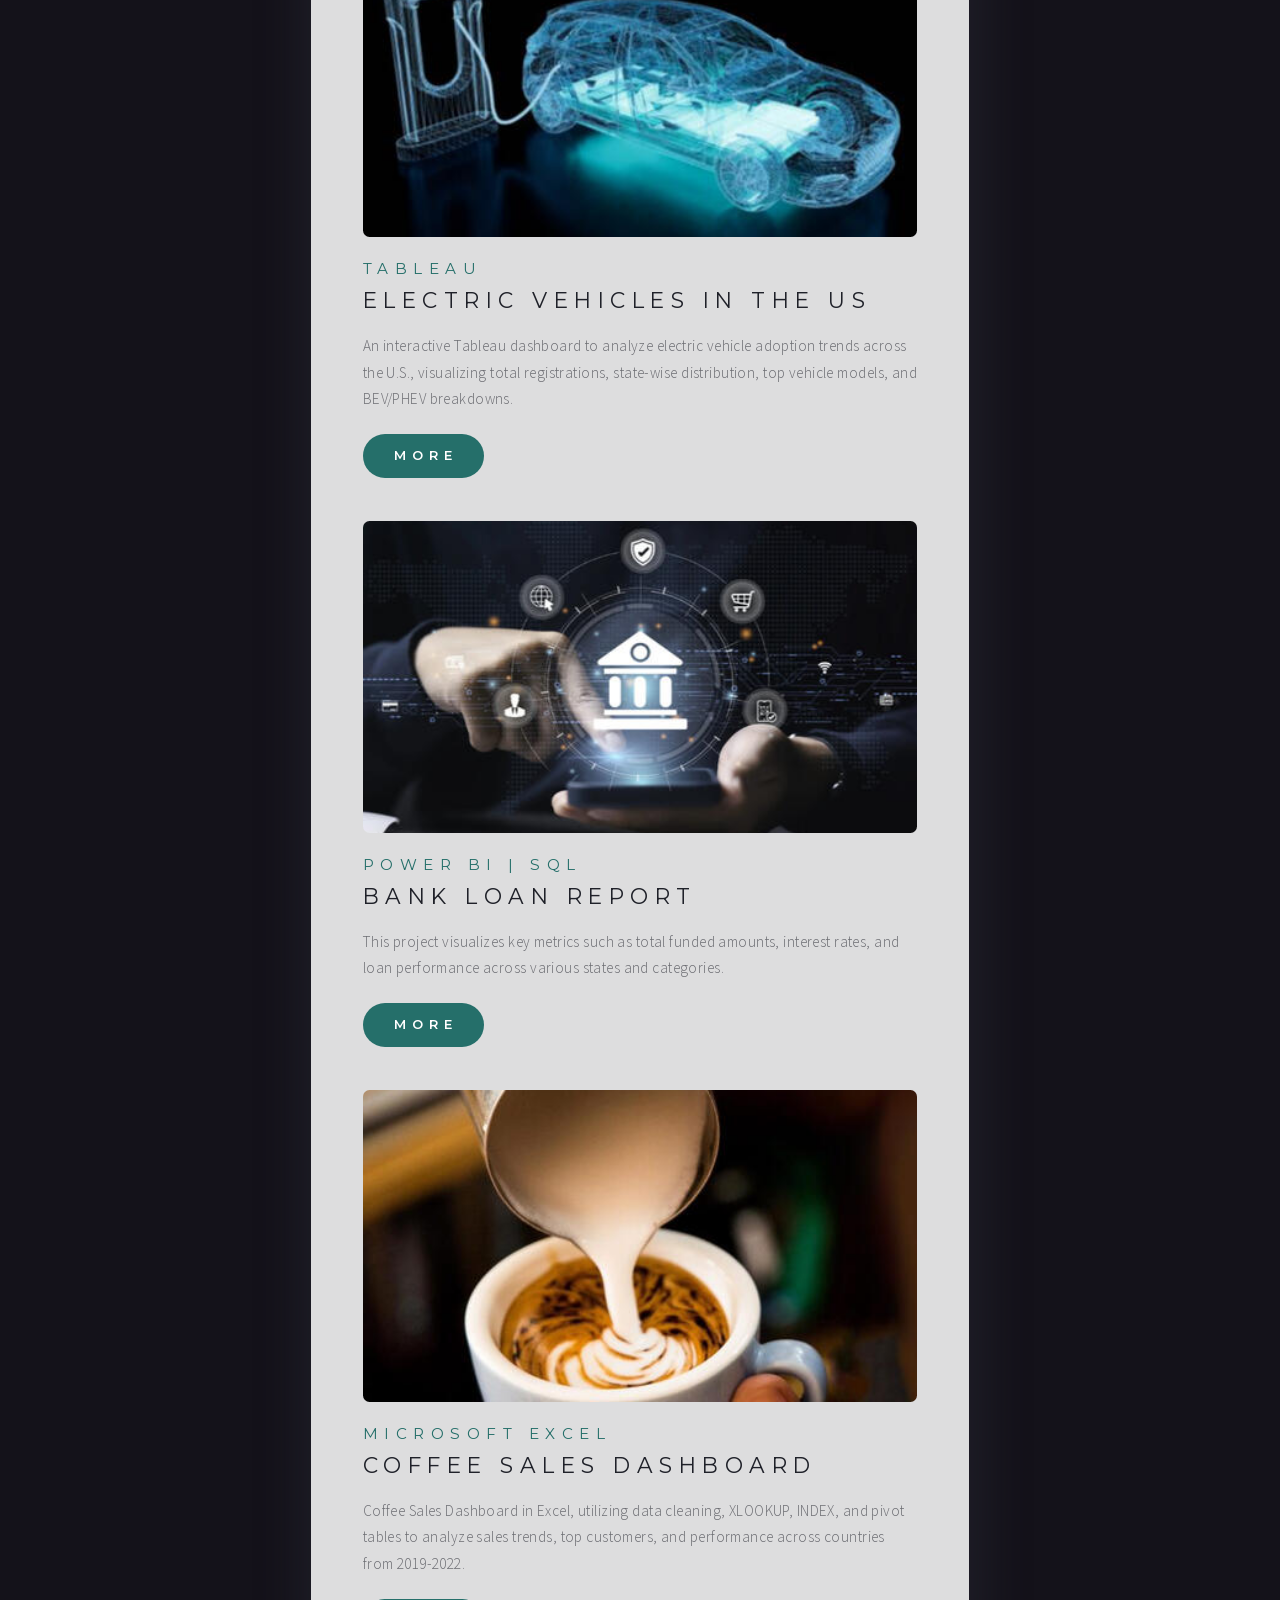
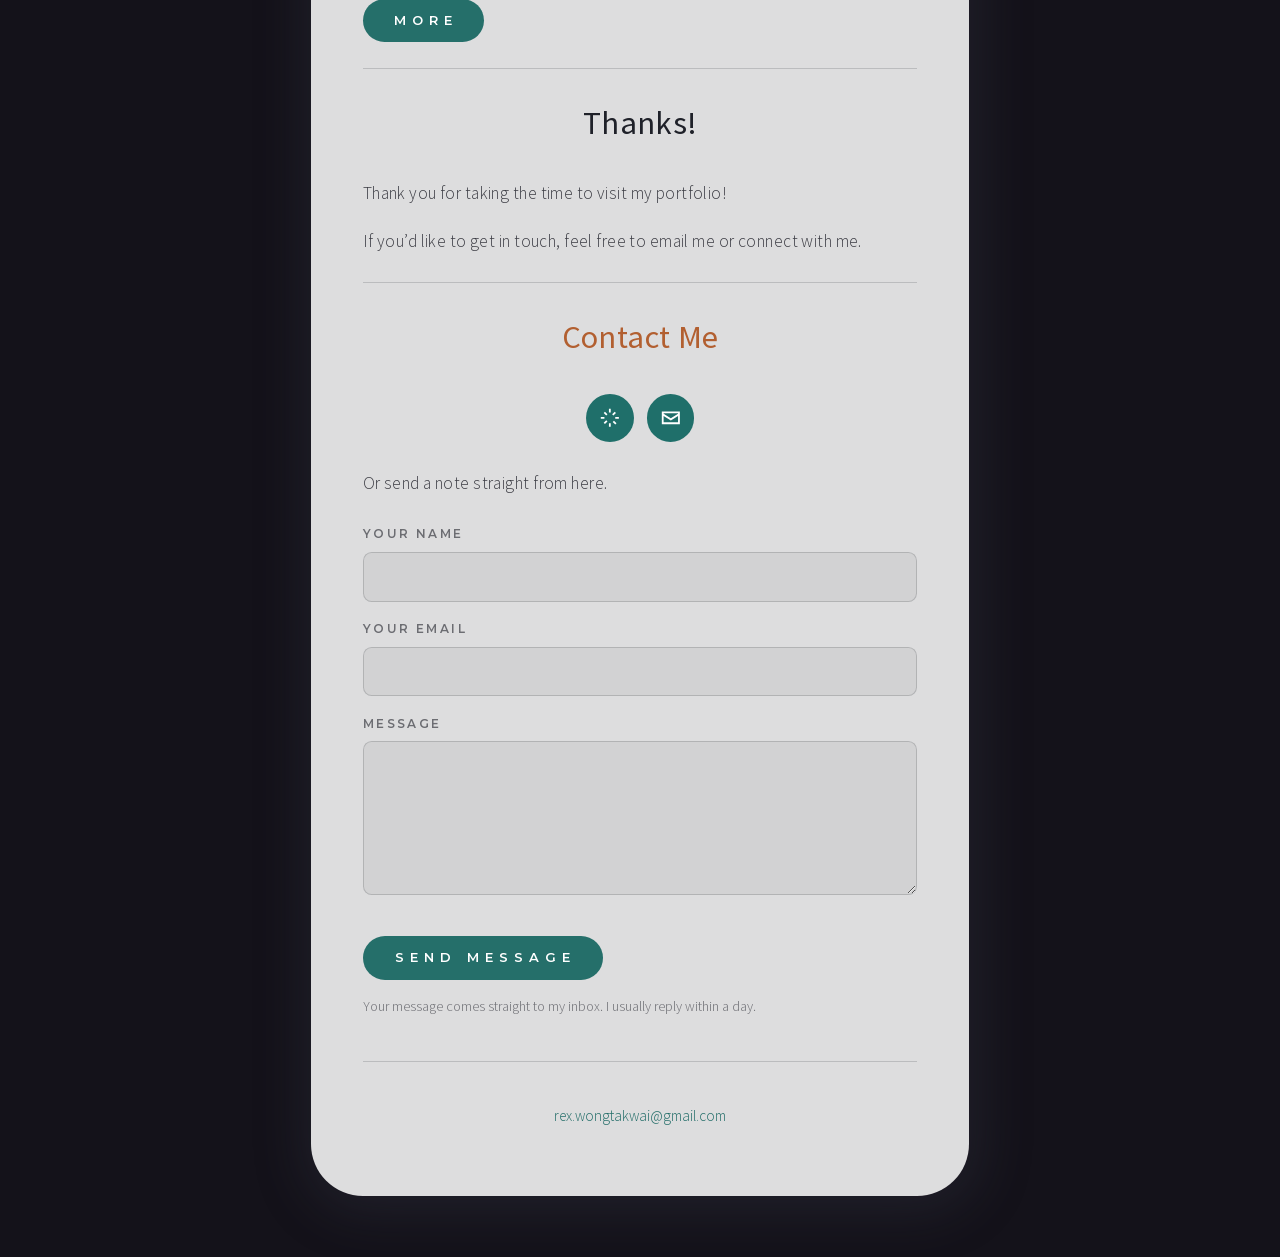
==== commit b427e10c: "EliteJournal thumbnail: draw the real dashboard, with invented figures The wireframe said nothing ab" ====
--- a/index.html
+++ b/index.html
@@ -91,7 +91,7 @@
 
       <ul class="projects">
         <li class="project">
-          <img class="project__thumb" src="assets/img/elitejournal.svg" alt="" width="480" height="270" loading="lazy">
+          <img class="project__thumb" src="assets/img/elitejournal.svg" alt="" width="960" height="540" loading="lazy">
           <p class="project__tool">SQL | Python | Broker API</p>
           <h3 class="project__title"><a href="projects/elitejournal.html">EliteJournal Trading Data</a></h3>
           <p class="project__desc">End to end data management for trading records. Extraction from a broker API and from multi format CSV statements into one model, deduplication and validation, reconciliation against the account ledger, watermarked incremental syncs so nothing is missed or read twice, historical backfills for late connections, and fee rates captured point in time so historical P&amp;L stays fixed.</p>
--- a/assets/css/site.css
+++ b/assets/css/site.css
@@ -234,15 +234,15 @@
 .icons svg{ width:1.25rem; height:1.25rem; fill:currentColor; }
 
 .btn{
-  display:inline-block;
+  display:inline-flex; align-items:center; justify-content:center;
   margin-top:1.375rem;
   background:var(--mint); color:var(--btn-ink);
   font-family:var(--display); font-weight:600;
   font-size:.75rem; letter-spacing:.35rem; text-transform:uppercase;
   text-decoration:none; text-align:center;
   width:13.875rem; max-width:100%;
-  height:2.5rem; line-height:2.5rem;
-  padding:0 .5rem 0 calc(.35rem + .5rem);   /* left pad absorbs the tracking */
+  min-height:2.5rem; line-height:1.35;
+  padding:.5rem .5rem .5rem calc(.35rem + .5rem);   /* left pad absorbs the tracking */
   border-radius:2rem;
   transition:background .18s ease;
 }
@@ -412,9 +412,6 @@
 }
 .shots a:hover img,
 .shots a:focus-visible img{ border-color:var(--mint); }
-.shots__cap i{
-  font-style:normal; color:var(--mint); white-space:nowrap;
-}
 .shots__cap{
   margin:.75rem 0 0; font-size:.875rem; font-weight:300; line-height:1.6;
   color:var(--ink-faint);
